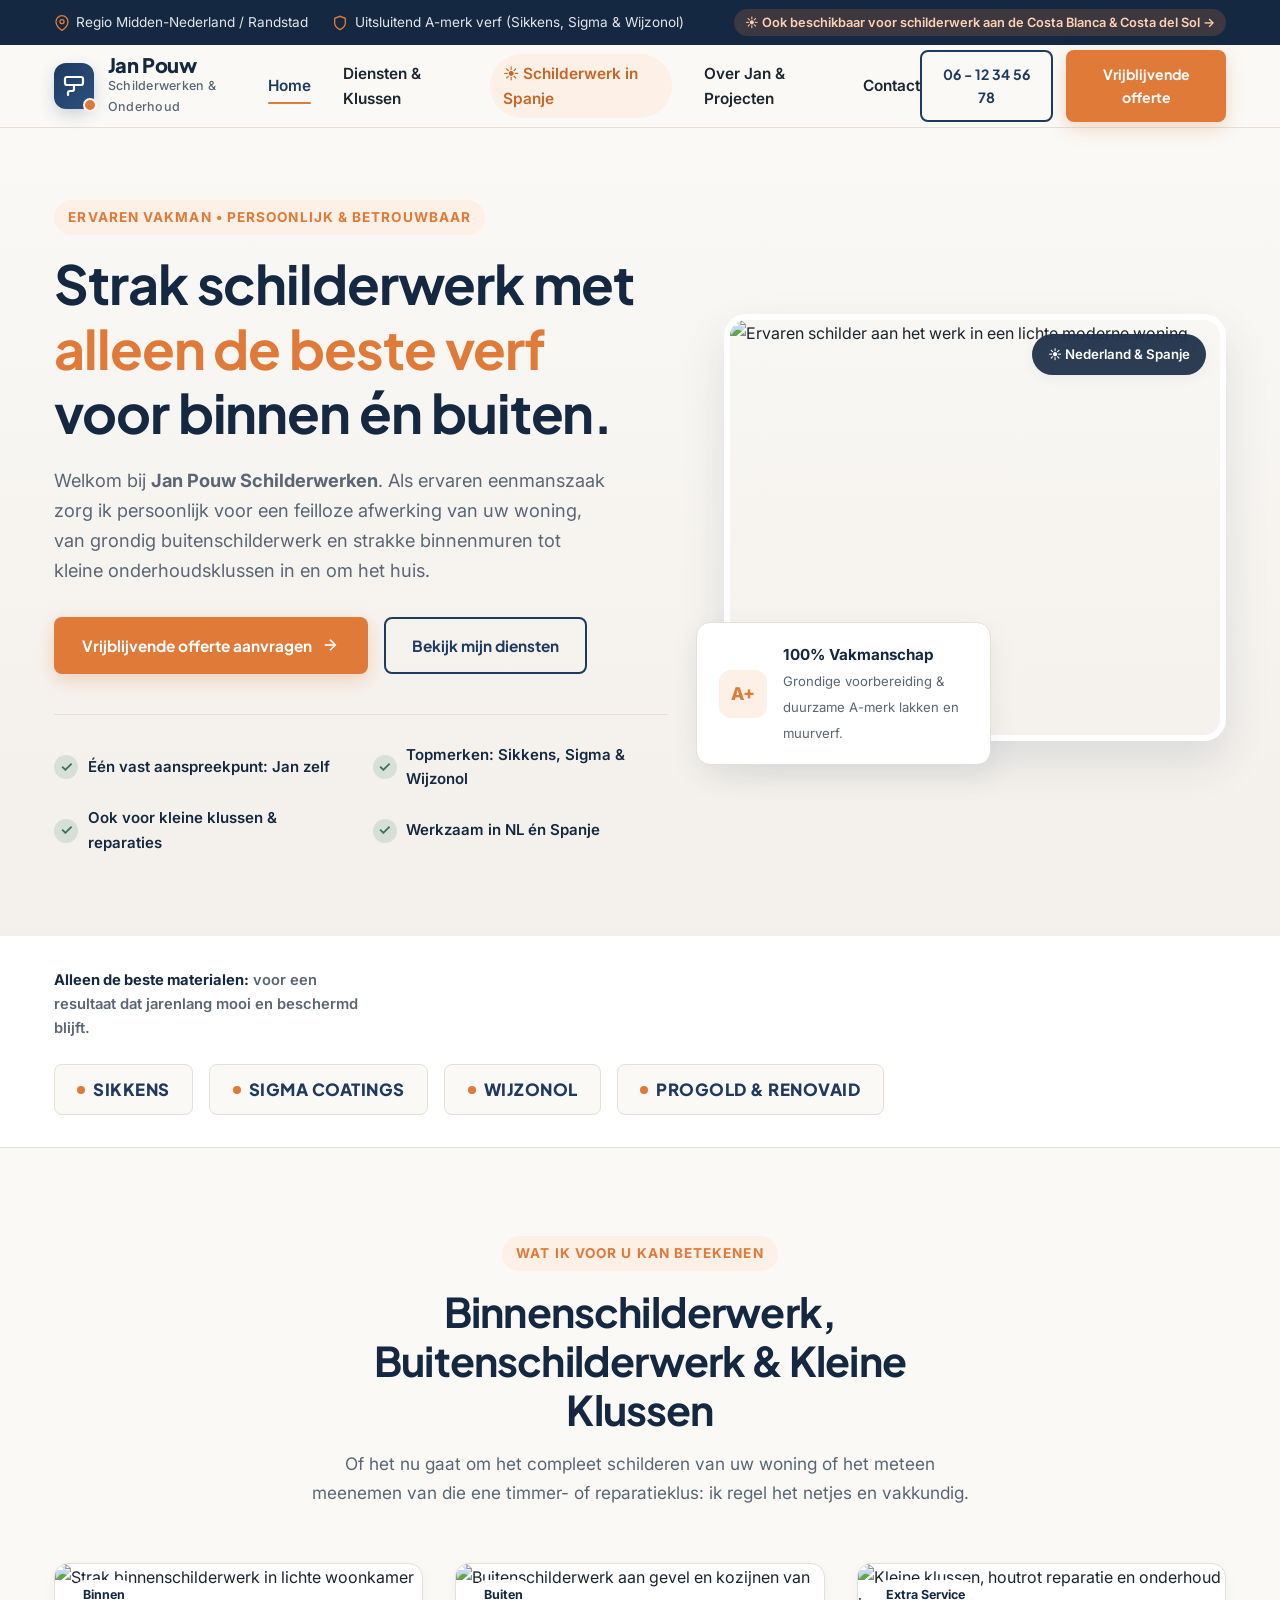
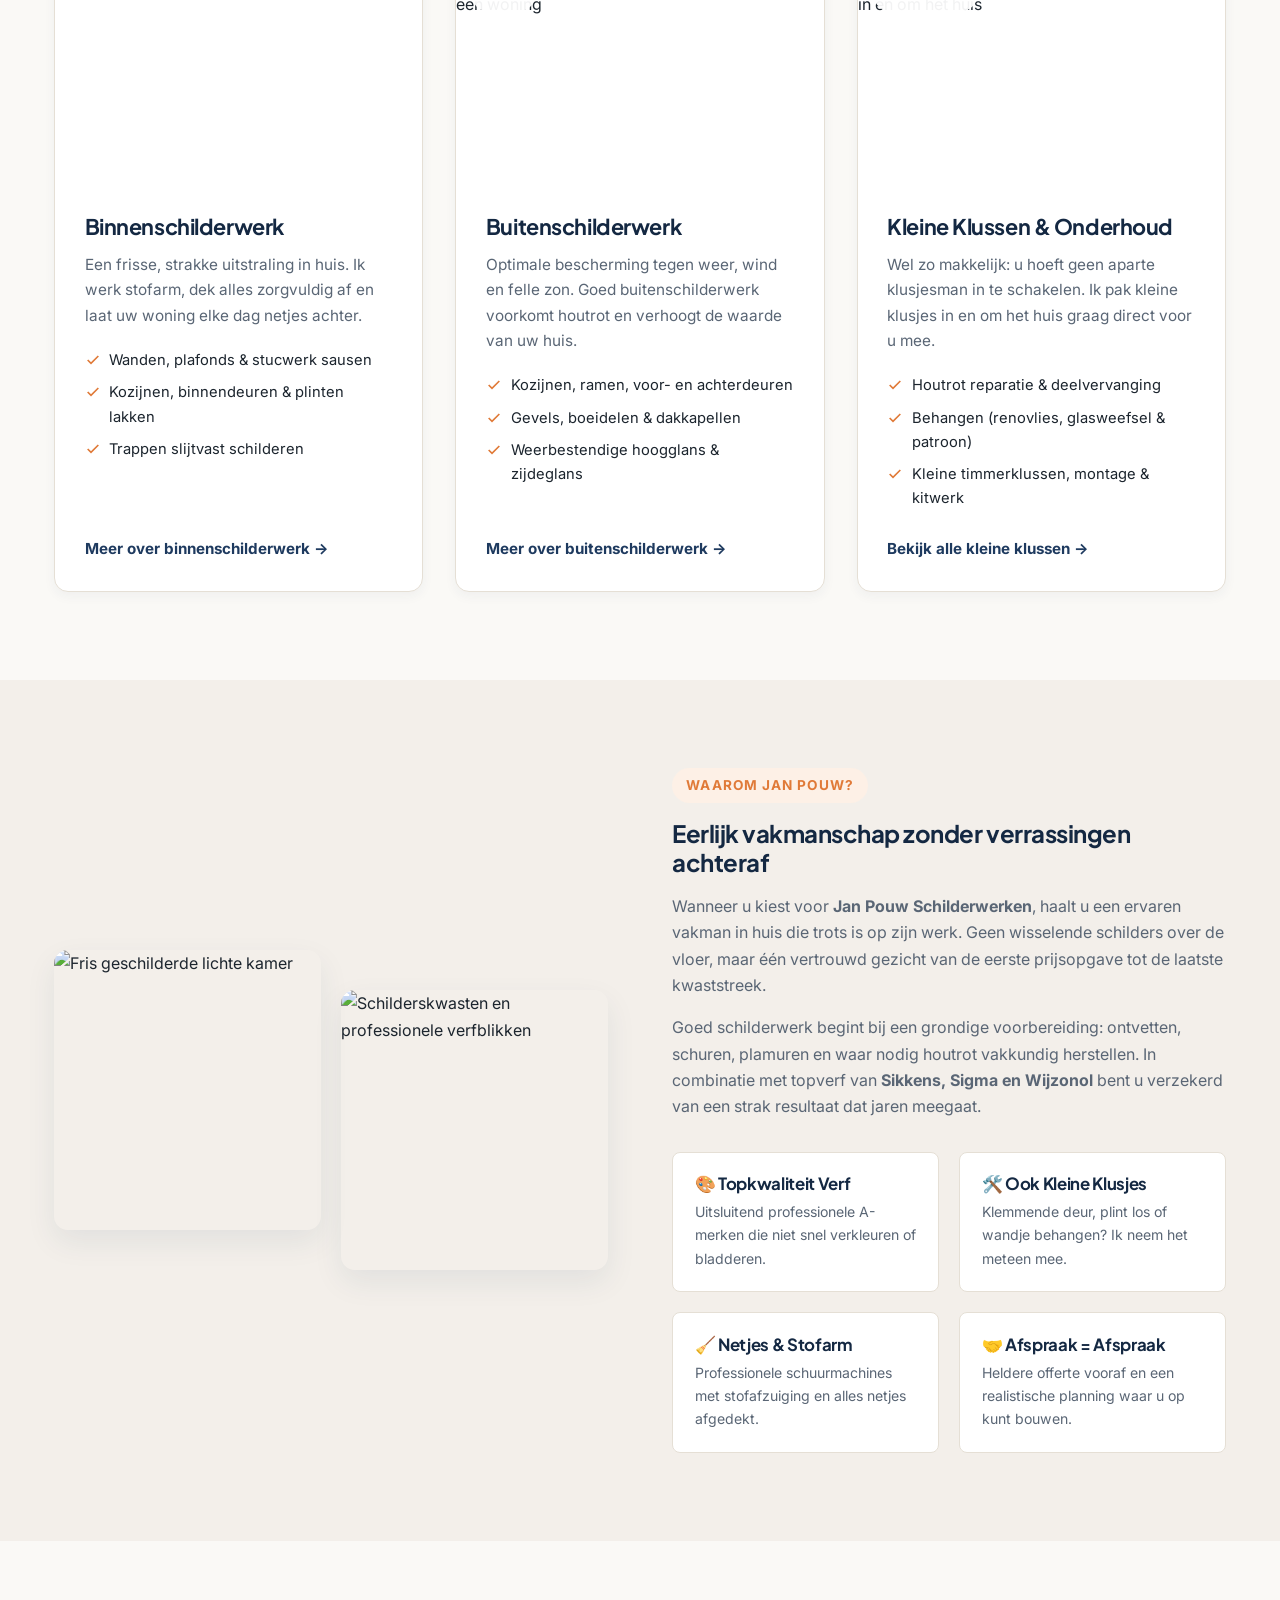
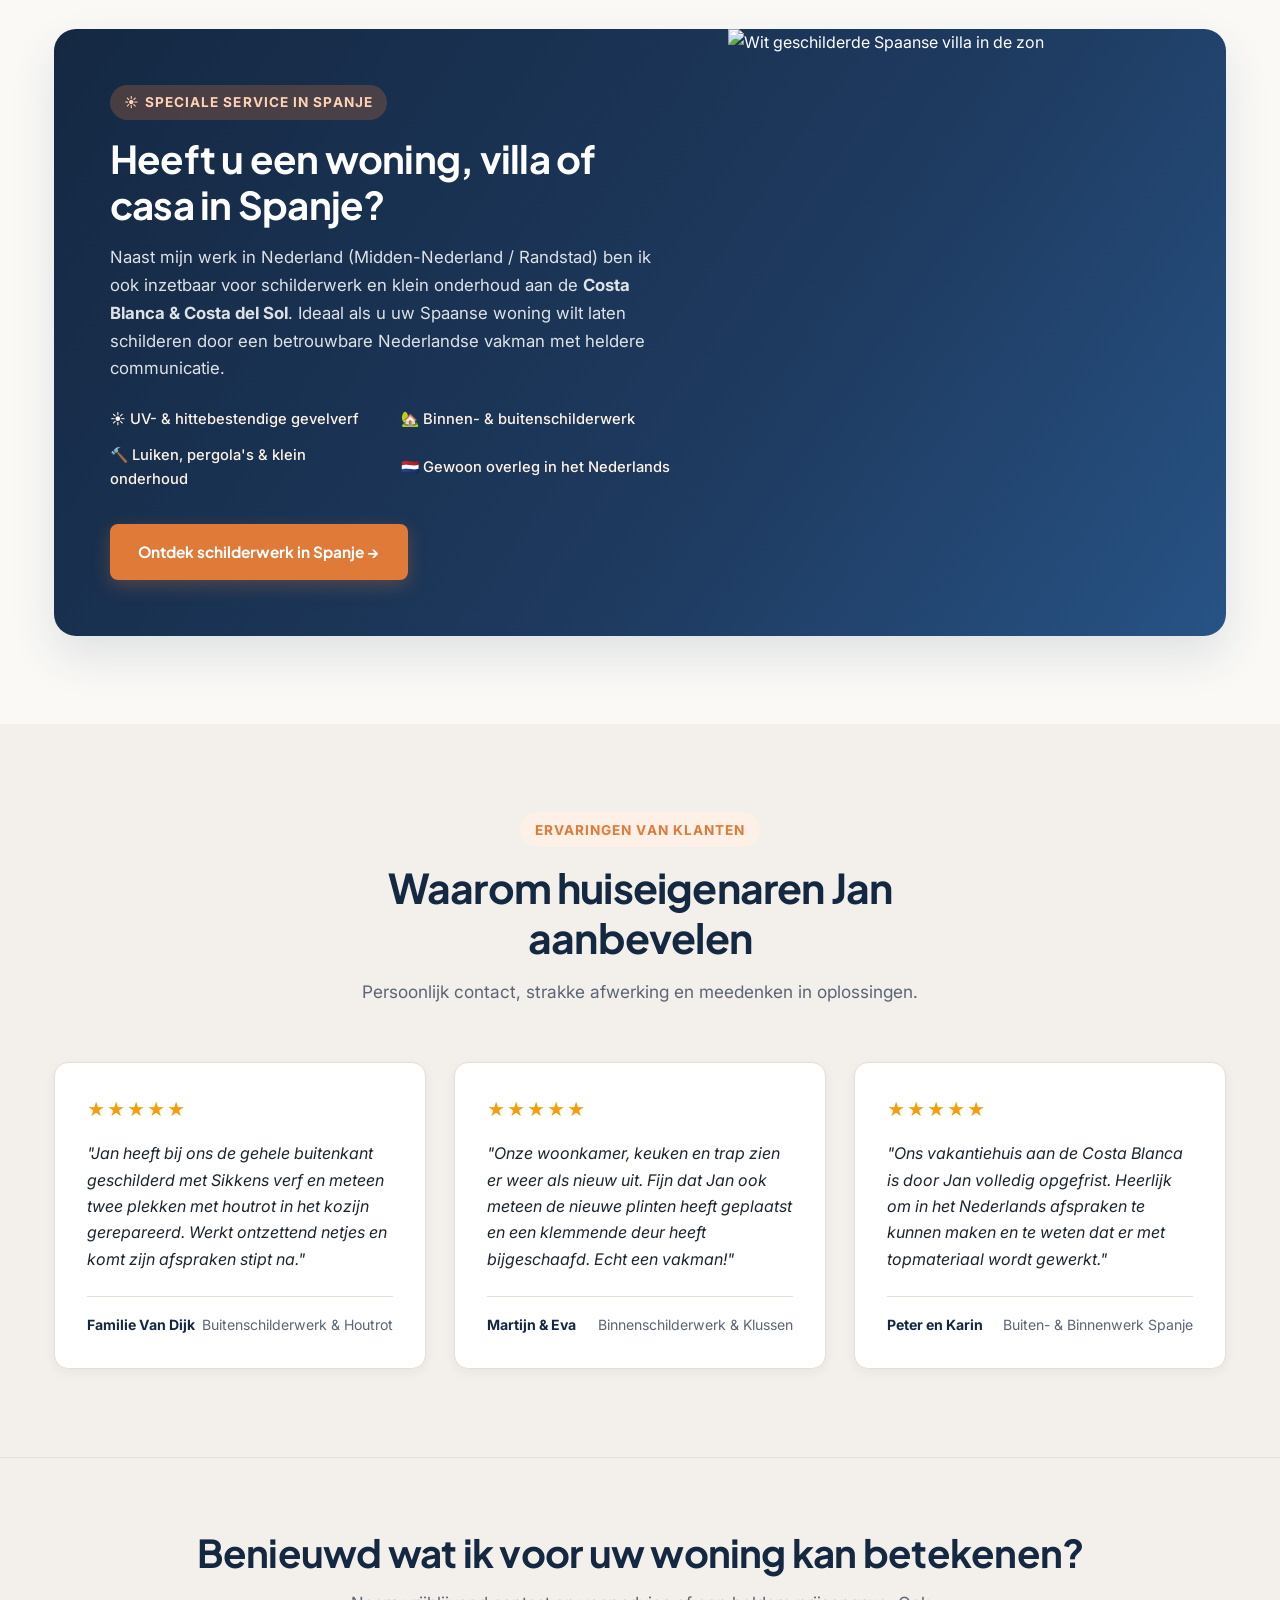
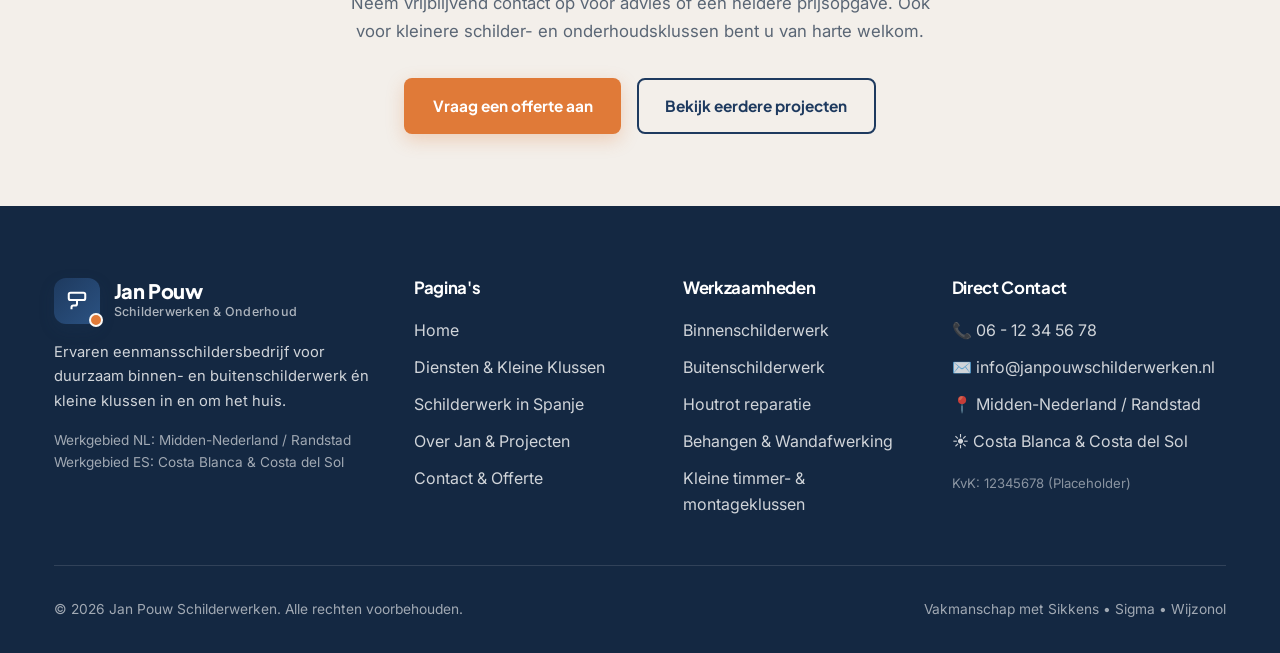
==== index.html @ bf40d8f5 "Initial commit: Website Jan Pouw Schilderwerken" ====
<!DOCTYPE html>
<html lang="nl">
<head>
  <meta charset="UTF-8" />
  <meta name="viewport" content="width=device-width, initial-scale=1.0" />
  <title>Jan Pouw Schilderwerken | Vakmanschap voor Binnen, Buiten & Spanje</title>
  <meta name="description" content="Jan Pouw Schilderwerken: ervaren schilder voor hoogwaardig binnen- en buitenschilderwerk en kleine klussen in en om het huis. Werkzaam in Midden-Nederland / Randstad én Spanje." />
  <link rel="preconnect" href="https://fonts.googleapis.com" />
  <link rel="preconnect" href="https://fonts.gstatic.com" crossorigin />
  <link href="https://fonts.googleapis.com/css2?family=Inter:wght@400;500;600;700&family=Plus+Jakarta+Sans:wght@600;700;800&display=swap" rel="stylesheet" />
  <link rel="stylesheet" href="css/style.css" />
</head>
<body>

  <!-- Topbar -->
  <div class="topbar">
    <div class="container topbar-inner">
      <div class="topbar-items">
        <span class="topbar-item">
          <svg width="16" height="16" viewBox="0 0 24 24" fill="none" stroke="currentColor" stroke-width="2"><path d="M21 10c0 7-9 13-9 13s-9-6-9-13a9 9 0 0 1 18 0z"/><circle cx="12" cy="10" r="3"/></svg>
          Regio Midden-Nederland / Randstad
        </span>
        <span class="topbar-item">
          <svg width="16" height="16" viewBox="0 0 24 24" fill="none" stroke="currentColor" stroke-width="2"><path d="M12 22s8-4 8-10V5l-8-3-8 3v7c0 6 8 10 8 10z"/></svg>
          Uitsluitend A-merk verf (Sikkens, Sigma &amp; Wijzonol)
        </span>
      </div>
      <div>
        <a href="spanje.html" class="topbar-spain-badge">
          ☀️ Ook beschikbaar voor schilderwerk aan de Costa Blanca &amp; Costa del Sol &rarr;
        </a>
      </div>
    </div>
  </div>

  <!-- Navigatie -->
  <header class="site-header">
    <div class="container header-inner">
      <a href="index.html" class="brand">
        <div class="brand-mark">
          <svg width="24" height="24" viewBox="0 0 24 24" fill="none" stroke="currentColor" stroke-width="2.2" stroke-linecap="round" stroke-linejoin="round"><path d="M19 3H5a2 2 0 0 0-2 2v4a2 2 0 0 0 2 2h14a2 2 0 0 0 2-2V5a2 2 0 0 0-2-2Z"/><path d="M12 11v4a2 2 0 0 1-2 2H8a2 2 0 0 0-2 2v2"/></svg>
        </div>
        <div class="brand-text">
          <span class="brand-name">Jan Pouw</span>
          <span class="brand-sub">Schilderwerken &amp; Onderhoud</span>
        </div>
      </a>

      <nav class="nav-links" aria-label="Hoofdnavigatie">
        <a href="index.html" class="nav-link active">Home</a>
        <a href="diensten.html" class="nav-link">Diensten &amp; Klussen</a>
        <a href="spanje.html" class="nav-link nav-link-spain">☀️ Schilderwerk in Spanje</a>
        <a href="over-jan.html" class="nav-link">Over Jan &amp; Projecten</a>
        <a href="contact.html" class="nav-link">Contact</a>
      </nav>

      <div class="header-cta">
        <a href="tel:+31612345678" class="btn btn-outline btn-sm">06 - 12 34 56 78</a>
        <a href="contact.html" class="btn btn-primary btn-sm">Vrijblijvende offerte</a>
      </div>

      <button class="mobile-toggle" aria-label="Menu openen" aria-expanded="false">
        <svg width="28" height="28" viewBox="0 0 24 24" fill="none" stroke="currentColor" stroke-width="2.2"><line x1="3" y1="6" x2="21" y2="6"/><line x1="3" y1="12" x2="21" y2="12"/><line x1="3" y1="18" x2="21" y2="18"/></svg>
      </button>
    </div>
  </header>

  <!-- Hero Sectie -->
  <section class="hero">
    <div class="container hero-grid">
      <div class="hero-content">
        <span class="eyebrow">Ervaren vakman • Persoonlijk &amp; Betrouwbaar</span>
        <h1>Strak schilderwerk met <span>alleen de beste verf</span> voor binnen én buiten.</h1>
        <p class="hero-lead">
          Welkom bij <strong>Jan Pouw Schilderwerken</strong>. Als ervaren eenmanszaak zorg ik persoonlijk voor een feilloze afwerking van uw woning, van grondig buitenschilderwerk en strakke binnenmuren tot kleine onderhoudsklussen in en om het huis.
        </p>

        <div class="hero-actions">
          <a href="contact.html" class="btn btn-primary">
            Vrijblijvende offerte aanvragen
            <svg width="18" height="18" viewBox="0 0 24 24" fill="none" stroke="currentColor" stroke-width="2.2"><line x1="5" y1="12" x2="19" y2="12"/><polyline points="12 5 19 12 12 19"/></svg>
          </a>
          <a href="diensten.html" class="btn btn-outline">Bekijk mijn diensten</a>
        </div>

        <div class="hero-usps">
          <div class="hero-usp">
            <span class="hero-usp-icon">✓</span>
            <span>Één vast aanspreekpunt: Jan zelf</span>
          </div>
          <div class="hero-usp">
            <span class="hero-usp-icon">✓</span>
            <span>Topmerken: Sikkens, Sigma &amp; Wijzonol</span>
          </div>
          <div class="hero-usp">
            <span class="hero-usp-icon">✓</span>
            <span>Ook voor kleine klussen &amp; reparaties</span>
          </div>
          <div class="hero-usp">
            <span class="hero-usp-icon">✓</span>
            <span>Werkzaam in NL én Spanje</span>
          </div>
        </div>
      </div>

      <div class="hero-visual">
        <div class="hero-image-main">
          <img src="https://images.unsplash.com/photo-1589939705384-5185137a7f0f?auto=format&fit=crop&w=1000&q=85" alt="Ervaren schilder aan het werk in een lichte moderne woning" />
        </div>
        <div class="hero-spain-pill">
          ☀️ Nederland &amp; Spanje
        </div>
        <div class="hero-floating-card">
          <div class="hero-floating-badge">A+</div>
          <div>
            <strong>100% Vakmanschap</strong>
            <span>Grondige voorbereiding &amp; duurzame A-merk lakken en muurverf.</span>
          </div>
        </div>
      </div>
    </div>
  </section>

  <!-- Verfmerken Balk -->
  <section class="brands-bar" aria-label="Verfmerken">
    <div class="container brands-inner">
      <p class="brands-label">
        <strong>Alleen de beste materialen:</strong> voor een resultaat dat jarenlang mooi en beschermd blijft.
      </p>
      <div class="brand-pills">
        <div class="brand-pill"><span class="dot"></span> SIKKENS</div>
        <div class="brand-pill"><span class="dot"></span> SIGMA COATINGS</div>
        <div class="brand-pill"><span class="dot"></span> WIJZONOL</div>
        <div class="brand-pill"><span class="dot"></span> PROGOLD &amp; RENOVAID</div>
      </div>
    </div>
  </section>

  <!-- Diensten Overzicht -->
  <section class="section">
    <div class="container">
      <div class="section-header">
        <span class="eyebrow">Wat ik voor u kan betekenen</span>
        <h2>Binnenschilderwerk, Buitenschilderwerk &amp; Kleine Klussen</h2>
        <p>Of het nu gaat om het compleet schilderen van uw woning of het meteen meenemen van die ene timmer- of reparatieklus: ik regel het netjes en vakkundig.</p>
      </div>

      <div class="services-grid">
        <!-- Dienst 1 -->
        <article class="service-card">
          <div class="service-card-img">
            <img src="https://images.unsplash.com/photo-1562259949-e8e7689d7828?auto=format&fit=crop&w=800&q=80" alt="Strak binnenschilderwerk in lichte woonkamer" />
            <span class="service-tag">Binnen</span>
          </div>
          <div class="service-card-body">
            <h3>Binnenschilderwerk</h3>
            <p>Een frisse, strakke uitstraling in huis. Ik werk stofarm, dek alles zorgvuldig af en laat uw woning elke dag netjes achter.</p>
            <ul class="check-list">
              <li>
                <svg width="16" height="16" viewBox="0 0 24 24" fill="none" stroke="currentColor" stroke-width="2.5"><polyline points="20 6 9 17 4 12"/></svg>
                Wanden, plafonds &amp; stucwerk sausen
              </li>
              <li>
                <svg width="16" height="16" viewBox="0 0 24 24" fill="none" stroke="currentColor" stroke-width="2.5"><polyline points="20 6 9 17 4 12"/></svg>
                Kozijnen, binnendeuren &amp; plinten lakken
              </li>
              <li>
                <svg width="16" height="16" viewBox="0 0 24 24" fill="none" stroke="currentColor" stroke-width="2.5"><polyline points="20 6 9 17 4 12"/></svg>
                Trappen slijtvast schilderen
              </li>
            </ul>
            <a href="diensten.html#binnen" class="service-card-link">Meer over binnenschilderwerk &rarr;</a>
          </div>
        </article>

        <!-- Dienst 2 -->
        <article class="service-card">
          <div class="service-card-img">
            <img src="https://images.unsplash.com/photo-1600585154340-be6161a56a0c?auto=format&fit=crop&w=800&q=80" alt="Buitenschilderwerk aan gevel en kozijnen van een woning" />
            <span class="service-tag">Buiten</span>
          </div>
          <div class="service-card-body">
            <h3>Buitenschilderwerk</h3>
            <p>Optimale bescherming tegen weer, wind en felle zon. Goed buitenschilderwerk voorkomt houtrot en verhoogt de waarde van uw huis.</p>
            <ul class="check-list">
              <li>
                <svg width="16" height="16" viewBox="0 0 24 24" fill="none" stroke="currentColor" stroke-width="2.5"><polyline points="20 6 9 17 4 12"/></svg>
                Kozijnen, ramen, voor- en achterdeuren
              </li>
              <li>
                <svg width="16" height="16" viewBox="0 0 24 24" fill="none" stroke="currentColor" stroke-width="2.5"><polyline points="20 6 9 17 4 12"/></svg>
                Gevels, boeidelen &amp; dakkapellen
              </li>
              <li>
                <svg width="16" height="16" viewBox="0 0 24 24" fill="none" stroke="currentColor" stroke-width="2.5"><polyline points="20 6 9 17 4 12"/></svg>
                Weerbestendige hoogglans &amp; zijdeglans
              </li>
            </ul>
            <a href="diensten.html#buiten" class="service-card-link">Meer over buitenschilderwerk &rarr;</a>
          </div>
        </article>

        <!-- Dienst 3 -->
        <article class="service-card">
          <div class="service-card-img">
            <img src="https://images.unsplash.com/photo-1581578731548-c64695cc6952?auto=format&fit=crop&w=800&q=80" alt="Kleine klussen, houtrot reparatie en onderhoud in en om het huis" />
            <span class="service-tag">Extra Service</span>
          </div>
          <div class="service-card-body">
            <h3>Kleine Klussen &amp; Onderhoud</h3>
            <p>Wel zo makkelijk: u hoeft geen aparte klusjesman in te schakelen. Ik pak kleine klusjes in en om het huis graag direct voor u mee.</p>
            <ul class="check-list">
              <li>
                <svg width="16" height="16" viewBox="0 0 24 24" fill="none" stroke="currentColor" stroke-width="2.5"><polyline points="20 6 9 17 4 12"/></svg>
                Houtrot reparatie &amp; deelvervanging
              </li>
              <li>
                <svg width="16" height="16" viewBox="0 0 24 24" fill="none" stroke="currentColor" stroke-width="2.5"><polyline points="20 6 9 17 4 12"/></svg>
                Behangen (renovlies, glasweefsel &amp; patroon)
              </li>
              <li>
                <svg width="16" height="16" viewBox="0 0 24 24" fill="none" stroke="currentColor" stroke-width="2.5"><polyline points="20 6 9 17 4 12"/></svg>
                Kleine timmerklussen, montage &amp; kitwerk
              </li>
            </ul>
            <a href="diensten.html#klussen" class="service-card-link">Bekijk alle kleine klussen &rarr;</a>
          </div>
        </article>
      </div>
    </div>
  </section>

  <!-- Over Jan & Kwaliteit Sectie -->
  <section class="section section-sand">
    <div class="container split-grid">
      <div class="image-collage">
        <img src="https://images.unsplash.com/photo-1513694203232-719a280e022f?auto=format&fit=crop&w=700&q=80" alt="Fris geschilderde lichte kamer" />
        <img src="https://images.unsplash.com/photo-1595844730298-b960ff98fee0?auto=format&fit=crop&w=700&q=80" alt="Schilderskwasten en professionele verfblikken" />
      </div>

      <div>
        <span class="eyebrow">Waarom Jan Pouw?</span>
        <h2>Eerlijk vakmanschap zonder verrassingen achteraf</h2>
        <p style="margin: 1rem 0; color: var(--text-muted);">
          Wanneer u kiest voor <strong>Jan Pouw Schilderwerken</strong>, haalt u een ervaren vakman in huis die trots is op zijn werk. Geen wisselende schilders over de vloer, maar één vertrouwd gezicht van de eerste prijsopgave tot de laatste kwaststreek.
        </p>
        <p style="color: var(--text-muted);">
          Goed schilderwerk begint bij een grondige voorbereiding: ontvetten, schuren, plamuren en waar nodig houtrot vakkundig herstellen. In combinatie met topverf van <strong>Sikkens, Sigma en Wijzonol</strong> bent u verzekerd van een strak resultaat dat jaren meegaat.
        </p>

        <div class="feature-boxes">
          <div class="feature-box">
            <h4>🎨 Topkwaliteit Verf</h4>
            <p>Uitsluitend professionele A-merken die niet snel verkleuren of bladderen.</p>
          </div>
          <div class="feature-box">
            <h4>🛠️ Ook Kleine Klusjes</h4>
            <p>Klemmende deur, plint los of wandje behangen? Ik neem het meteen mee.</p>
          </div>
          <div class="feature-box">
            <h4>🧹 Netjes &amp; Stofarm</h4>
            <p>Professionele schuurmachines met stofafzuiging en alles netjes afgedekt.</p>
          </div>
          <div class="feature-box">
            <h4>🤝 Afspraak = Afspraak</h4>
            <p>Heldere offerte vooraf en een realistische planning waar u op kunt bouwen.</p>
          </div>
        </div>
      </div>
    </div>
  </section>

  <!-- Spanje Highlight Banner -->
  <section class="section">
    <div class="container">
      <div class="spain-banner">
        <div class="spain-banner-content">
          <span class="eyebrow" style="background: rgba(224,122,56,0.25); color: #FFD2B3; width: fit-content;">☀️ Speciale Service in Spanje</span>
          <h2>Heeft u een woning, villa of casa in Spanje?</h2>
          <p>
            Naast mijn werk in Nederland (Midden-Nederland / Randstad) ben ik ook inzetbaar voor schilderwerk en klein onderhoud aan de <strong>Costa Blanca &amp; Costa del Sol</strong>. Ideaal als u uw Spaanse woning wilt laten schilderen door een betrouwbare Nederlandse vakman met heldere communicatie.
          </p>
          <div class="spain-highlights">
            <div class="spain-highlight-item">☀️ UV- &amp; hittebestendige gevelverf</div>
            <div class="spain-highlight-item">🏡 Binnen- &amp; buitenschilderwerk</div>
            <div class="spain-highlight-item">🔨 Luiken, pergola's &amp; klein onderhoud</div>
            <div class="spain-highlight-item">🇳🇱 Gewoon overleg in het Nederlands</div>
          </div>
          <div>
            <a href="spanje.html" class="btn btn-primary">Ontdek schilderwerk in Spanje &rarr;</a>
          </div>
        </div>
        <div class="spain-banner-image">
          <img src="https://images.unsplash.com/photo-1512917774080-9991f1c4c750?auto=format&fit=crop&w=900&q=80" alt="Wit geschilderde Spaanse villa in de zon" />
        </div>
      </div>
    </div>
  </section>

  <!-- Klantbeoordelingen -->
  <section class="section section-sand">
    <div class="container">
      <div class="section-header">
        <span class="eyebrow">Ervaringen van klanten</span>
        <h2>Waarom huiseigenaren Jan aanbevelen</h2>
        <p>Persoonlijk contact, strakke afwerking en meedenken in oplossingen.</p>
      </div>

      <div class="reviews-grid">
        <div class="review-card">
          <div class="review-stars">★★★★★</div>
          <p class="review-text">
            "Jan heeft bij ons de gehele buitenkant geschilderd met Sikkens verf en meteen twee plekken met houtrot in het kozijn gerepareerd. Werkt ontzettend netjes en komt zijn afspraken stipt na."
          </p>
          <div class="review-author">
            <strong>Familie Van Dijk</strong>
            <span class="review-location">Buitenschilderwerk &amp; Houtrot</span>
          </div>
        </div>

        <div class="review-card">
          <div class="review-stars">★★★★★</div>
          <p class="review-text">
            "Onze woonkamer, keuken en trap zien er weer als nieuw uit. Fijn dat Jan ook meteen de nieuwe plinten heeft geplaatst en een klemmende deur heeft bijgeschaafd. Echt een vakman!"
          </p>
          <div class="review-author">
            <strong>Martijn &amp; Eva</strong>
            <span class="review-location">Binnenschilderwerk &amp; Klussen</span>
          </div>
        </div>

        <div class="review-card">
          <div class="review-stars">★★★★★</div>
          <p class="review-text">
            "Ons vakantiehuis aan de Costa Blanca is door Jan volledig opgefrist. Heerlijk om in het Nederlands afspraken te kunnen maken en te weten dat er met topmateriaal wordt gewerkt."
          </p>
          <div class="review-author">
            <strong>Peter en Karin</strong>
            <span class="review-location">Buiten- &amp; Binnenwerk Spanje</span>
          </div>
        </div>
      </div>
    </div>
  </section>

  <!-- CTA Strip -->
  <section class="cta-strip">
    <div class="container">
      <h2>Benieuwd wat ik voor uw woning kan betekenen?</h2>
      <p>Neem vrijblijvend contact op voor advies of een heldere prijsopgave. Ook voor kleinere schilder- en onderhoudsklussen bent u van harte welkom.</p>
      <div style="display: flex; gap: 1rem; justify-content: center; flex-wrap: wrap;">
        <a href="contact.html" class="btn btn-primary">Vraag een offerte aan</a>
        <a href="over-jan.html" class="btn btn-outline">Bekijk eerdere projecten</a>
      </div>
    </div>
  </section>

  <!-- Footer -->
  <footer class="site-footer">
    <div class="container">
      <div class="footer-grid">
        <div class="footer-col">
          <div class="brand" style="margin-bottom: 1rem;">
            <div class="brand-mark">
              <svg width="22" height="22" viewBox="0 0 24 24" fill="none" stroke="currentColor" stroke-width="2.2"><path d="M19 3H5a2 2 0 0 0-2 2v4a2 2 0 0 0 2 2h14a2 2 0 0 0 2-2V5a2 2 0 0 0-2-2Z"/><path d="M12 11v4a2 2 0 0 1-2 2H8a2 2 0 0 0-2 2v2"/></svg>
            </div>
            <div class="brand-text">
              <span class="brand-name" style="color: #fff;">Jan Pouw</span>
              <span class="brand-sub" style="color: rgba(255,255,255,0.65);">Schilderwerken &amp; Onderhoud</span>
            </div>
          </div>
          <p style="font-size: 0.92rem; margin-bottom: 1rem;">
            Ervaren eenmansschildersbedrijf voor duurzaam binnen- en buitenschilderwerk én kleine klussen in en om het huis.
          </p>
          <p style="font-size: 0.85rem; color: rgba(255,255,255,0.6);">
            Werkgebied NL: Midden-Nederland / Randstad<br />
            Werkgebied ES: Costa Blanca &amp; Costa del Sol
          </p>
        </div>

        <div class="footer-col">
          <h4>Pagina's</h4>
          <ul class="footer-links">
            <li><a href="index.html">Home</a></li>
            <li><a href="diensten.html">Diensten &amp; Kleine Klussen</a></li>
            <li><a href="spanje.html">Schilderwerk in Spanje</a></li>
            <li><a href="over-jan.html">Over Jan &amp; Projecten</a></li>
            <li><a href="contact.html">Contact &amp; Offerte</a></li>
          </ul>
        </div>

        <div class="footer-col">
          <h4>Werkzaamheden</h4>
          <ul class="footer-links">
            <li><a href="diensten.html#binnen">Binnenschilderwerk</a></li>
            <li><a href="diensten.html#buiten">Buitenschilderwerk</a></li>
            <li><a href="diensten.html#klussen">Houtrot reparatie</a></li>
            <li><a href="diensten.html#klussen">Behangen &amp; Wandafwerking</a></li>
            <li><a href="diensten.html#klussen">Kleine timmer- &amp; montageklussen</a></li>
          </ul>
        </div>

        <div class="footer-col">
          <h4>Direct Contact</h4>
          <ul class="footer-links">
            <li>📞 <a href="tel:+31612345678">06 - 12 34 56 78</a></li>
            <li>✉️ <a href="mailto:info@janpouwschilderwerken.nl">info@janpouwschilderwerken.nl</a></li>
            <li>📍 Midden-Nederland / Randstad</li>
            <li>☀️ Costa Blanca &amp; Costa del Sol</li>
            <li style="margin-top: 0.5rem; font-size: 0.82rem; color: rgba(255,255,255,0.5);">KvK: 12345678 (Placeholder)</li>
          </ul>
        </div>
      </div>

      <div class="footer-bottom">
        <span>&copy; 2026 Jan Pouw Schilderwerken. Alle rechten voorbehouden.</span>
        <span>Vakmanschap met Sikkens • Sigma • Wijzonol</span>
      </div>
    </div>
  </footer>

  <script src="js/main.js"></script>
</body>
</html>
---- css/style.css ----
/* ==========================================================================
   Jan Pouw Schilderwerken — Mediterraans Fris & Modern Design System
   ========================================================================== */

:root {
  /* Kleurenpalet: Mediterraans Fris & Modern */
  --bg-light: #FAF9F6;          /* Helder kalkwit */
  --bg-sand: #F3EFEA;           /* Zacht warm zandgrijs */
  --bg-sand-dark: #E8E1D7;      /* Iets dieper zand voor subtiele randen */
  --surface-white: #FFFFFF;     /* Zuiver wit voor kaarten */

  --primary: #1E3A5F;           /* Modern kustblauw / diep azuurblauw */
  --primary-light: #2B5282;     /* Lichter kustblauw */
  --primary-dark: #142842;      /* Diep nachtblauw */

  --accent: #E07A38;            /* Zonnig terracotta / oker */
  --accent-hover: #C86524;      /* Dieper terracotta voor hover */
  --accent-soft: #FDF0E6;       /* Zachte terracotta gloed */

  --text-main: #1C252E;         /* Diep antraciet-blauw voor leesbaarheid */
  --text-muted: #5A6675;        /* Zacht leigrijs */
  --text-light: #F8FAFC;

  --success: #2A7B56;
  --border-color: #E5DFD5;

  /* Typografie */
  --font-heading: 'Plus Jakarta Sans', -apple-system, BlinkMacSystemFont, sans-serif;
  --font-body: 'Inter', -apple-system, BlinkMacSystemFont, sans-serif;

  /* Schaduwen & Afrondingen */
  --shadow-sm: 0 4px 12px rgba(30, 58, 95, 0.05);
  --shadow-md: 0 12px 30px rgba(30, 58, 95, 0.08);
  --shadow-lg: 0 20px 45px rgba(30, 58, 95, 0.12);
  --radius-sm: 8px;
  --radius-md: 14px;
  --radius-lg: 22px;
  --radius-pill: 9999px;

  --transition: all 0.25s cubic-bezier(0.4, 0, 0.2, 1);
}

/* Reset & Basis */
*, *::before, *::after {
  box-sizing: border-box;
  margin: 0;
  padding: 0;
}

html {
  scroll-behavior: smooth;
  font-size: 16px;
}

body {
  font-family: var(--font-body);
  background-color: var(--bg-light);
  color: var(--text-main);
  line-height: 1.65;
  -webkit-font-smoothing: antialiased;
  overflow-x: hidden;
}

img {
  max-width: 100%;
  height: auto;
  display: block;
}

a {
  color: inherit;
  text-decoration: none;
  transition: var(--transition);
}

ul {
  list-style: none;
}

.container {
  width: 100%;
  max-width: 1220px;
  margin: 0 auto;
  padding: 0 1.5rem;
}

/* Typografie Helpers */
h1, h2, h3, h4 {
  font-family: var(--font-heading);
  color: var(--primary-dark);
  line-height: 1.2;
  font-weight: 700;
  letter-spacing: -0.02em;
}

.eyebrow {
  display: inline-flex;
  align-items: center;
  gap: 0.5rem;
  font-size: 0.85rem;
  font-weight: 700;
  text-transform: uppercase;
  letter-spacing: 0.08em;
  color: var(--accent);
  background: var(--accent-soft);
  padding: 0.4rem 0.9rem;
  border-radius: var(--radius-pill);
  margin-bottom: 1rem;
}

.section-header {
  max-width: 680px;
  margin: 0 auto 3.5rem;
  text-align: center;
}

.section-header h2 {
  font-size: clamp(1.85rem, 3.2vw, 2.6rem);
  margin-bottom: 1rem;
}

.section-header p {
  color: var(--text-muted);
  font-size: 1.08rem;
}

/* ==========================================================================
   Topbar & Navigatie
   ========================================================================== */
.topbar {
  background-color: var(--primary-dark);
  color: rgba(255, 255, 255, 0.88);
  font-size: 0.85rem;
  padding: 0.55rem 0;
}

.topbar-inner {
  display: flex;
  justify-content: space-between;
  align-items: center;
  flex-wrap: wrap;
  gap: 0.75rem;
}

.topbar-items {
  display: flex;
  align-items: center;
  gap: 1.5rem;
  flex-wrap: wrap;
}

.topbar-item {
  display: inline-flex;
  align-items: center;
  gap: 0.4rem;
}

.topbar-item svg {
  color: var(--accent);
  flex-shrink: 0;
}

.topbar-spain-badge {
  display: inline-flex;
  align-items: center;
  gap: 0.4rem;
  background: rgba(224, 122, 56, 0.2);
  color: #FFD1B3;
  padding: 0.2rem 0.7rem;
  border-radius: var(--radius-pill);
  font-weight: 600;
  font-size: 0.8rem;
}

.topbar-spain-badge:hover {
  background: var(--accent);
  color: #fff;
}

/* Header */
.site-header {
  position: sticky;
  top: 0;
  z-index: 1000;
  background: rgba(250, 249, 246, 0.94);
  backdrop-filter: blur(12px);
  border-bottom: 1px solid var(--border-color);
  transition: var(--transition);
}

.header-inner {
  display: flex;
  align-items: center;
  justify-content: space-between;
  height: 82px;
}

.brand {
  display: flex;
  align-items: center;
  gap: 0.85rem;
}

.brand-mark {
  width: 46px;
  height: 46px;
  border-radius: 12px;
  background: linear-gradient(135deg, var(--primary) 0%, var(--primary-light) 100%);
  display: flex;
  align-items: center;
  justify-content: center;
  color: #fff;
  position: relative;
  box-shadow: 0 6px 16px rgba(30, 58, 95, 0.2);
}

.brand-mark::after {
  content: '';
  position: absolute;
  bottom: -3px;
  right: -3px;
  width: 14px;
  height: 14px;
  background: var(--accent);
  border-radius: 50%;
  border: 2px solid var(--bg-light);
}

.brand-text {
  display: flex;
  flex-direction: column;
}

.brand-name {
  font-family: var(--font-heading);
  font-weight: 800;
  font-size: 1.25rem;
  color: var(--primary-dark);
  letter-spacing: -0.02em;
  line-height: 1.1;
}

.brand-sub {
  font-size: 0.78rem;
  color: var(--text-muted);
  font-weight: 500;
  letter-spacing: 0.02em;
}

.nav-links {
  display: flex;
  align-items: center;
  gap: 2rem;
}

.nav-link {
  font-weight: 600;
  font-size: 0.96rem;
  color: var(--text-main);
  position: relative;
  padding: 0.35rem 0;
}

.nav-link::after {
  content: '';
  position: absolute;
  left: 0;
  bottom: 0;
  width: 0;
  height: 2.5px;
  background: var(--accent);
  border-radius: 2px;
  transition: var(--transition);
}

.nav-link:hover,
.nav-link.active {
  color: var(--primary);
}

.nav-link:hover::after,
.nav-link.active::after {
  width: 100%;
}

.nav-link-spain {
  display: inline-flex;
  align-items: center;
  gap: 0.35rem;
  background: var(--accent-soft);
  color: var(--accent-hover);
  padding: 0.4rem 0.85rem;
  border-radius: var(--radius-pill);
}

.nav-link-spain::after {
  display: none;
}

.nav-link-spain:hover,
.nav-link-spain.active {
  background: var(--accent);
  color: #fff;
}

.header-cta {
  display: flex;
  align-items: center;
  gap: 0.85rem;
}

/* Knoppen */
.btn {
  display: inline-flex;
  align-items: center;
  justify-content: center;
  gap: 0.55rem;
  font-family: var(--font-heading);
  font-weight: 700;
  font-size: 0.96rem;
  padding: 0.85rem 1.65rem;
  border-radius: var(--radius-sm);
  border: 2px solid transparent;
  cursor: pointer;
  transition: var(--transition);
  text-align: center;
}

.btn-primary {
  background-color: var(--accent);
  color: #fff;
  box-shadow: 0 6px 18px rgba(224, 122, 56, 0.28);
}

.btn-primary:hover {
  background-color: var(--accent-hover);
  transform: translateY(-2px);
  box-shadow: 0 10px 24px rgba(224, 122, 56, 0.35);
}

.btn-secondary {
  background-color: var(--primary);
  color: #fff;
}

.btn-secondary:hover {
  background-color: var(--primary-dark);
  transform: translateY(-2px);
}

.btn-outline {
  background-color: transparent;
  border-color: var(--primary);
  color: var(--primary);
}

.btn-outline:hover {
  background-color: var(--primary);
  color: #fff;
}

.btn-outline-light {
  background-color: rgba(255, 255, 255, 0.1);
  border-color: rgba(255, 255, 255, 0.55);
  color: #fff;
}

.btn-outline-light:hover {
  background-color: #fff;
  color: var(--primary-dark);
}

.btn-sm {
  padding: 0.65rem 1.25rem;
  font-size: 0.88rem;
}

/* Mobiel menu knop */
.mobile-toggle {
  display: none;
  background: none;
  border: none;
  color: var(--primary-dark);
  cursor: pointer;
  padding: 0.5rem;
}

/* ==========================================================================
   Hero Sectie
   ========================================================================== */
.hero {
  position: relative;
  padding: 4.5rem 0 5rem;
  background: linear-gradient(180deg, var(--bg-light) 0%, var(--bg-sand) 100%);
  overflow: hidden;
}

.hero-grid {
  display: grid;
  grid-template-columns: 1.1fr 0.9fr;
  gap: 3.5rem;
  align-items: center;
}

.hero-content h1 {
  font-size: clamp(2.25rem, 4.2vw, 3.45rem);
  margin-bottom: 1.25rem;
  color: var(--primary-dark);
}

.hero-content h1 span {
  color: var(--accent);
}

.hero-lead {
  font-size: 1.14rem;
  color: var(--text-muted);
  margin-bottom: 2rem;
  max-width: 560px;
}

.hero-actions {
  display: flex;
  flex-wrap: wrap;
  gap: 1rem;
  margin-bottom: 2.5rem;
}

.hero-usps {
  display: grid;
  grid-template-columns: repeat(2, 1fr);
  gap: 0.85rem 1.5rem;
  padding-top: 1.75rem;
  border-top: 1px solid var(--border-color);
}

.hero-usp {
  display: flex;
  align-items: center;
  gap: 0.6rem;
  font-weight: 600;
  font-size: 0.94rem;
  color: var(--primary-dark);
}

.hero-usp-icon {
  width: 24px;
  height: 24px;
  border-radius: 50%;
  background: rgba(42, 123, 86, 0.14);
  color: var(--success);
  display: inline-flex;
  align-items: center;
  justify-content: center;
  flex-shrink: 0;
}

.hero-visual {
  position: relative;
}

.hero-image-main {
  border-radius: var(--radius-lg);
  overflow: hidden;
  box-shadow: var(--shadow-lg);
  border: 6px solid var(--surface-white);
  aspect-ratio: 4 / 3.4;
}

.hero-image-main img {
  width: 100%;
  height: 100%;
  object-fit: cover;
}

.hero-floating-card {
  position: absolute;
  bottom: -1.5rem;
  left: -1.75rem;
  background: var(--surface-white);
  padding: 1.15rem 1.4rem;
  border-radius: var(--radius-md);
  box-shadow: var(--shadow-md);
  display: flex;
  align-items: center;
  gap: 1rem;
  max-width: 295px;
  border: 1px solid var(--border-color);
}

.hero-floating-badge {
  width: 48px;
  height: 48px;
  border-radius: 12px;
  background: var(--accent-soft);
  color: var(--accent);
  display: flex;
  align-items: center;
  justify-content: center;
  font-weight: 800;
  font-size: 1.1rem;
  flex-shrink: 0;
}

.hero-floating-card strong {
  display: block;
  font-size: 0.95rem;
  color: var(--primary-dark);
}

.hero-floating-card span {
  font-size: 0.82rem;
  color: var(--text-muted);
}

.hero-spain-pill {
  position: absolute;
  top: 1.25rem;
  right: 1.25rem;
  background: rgba(20, 40, 66, 0.9);
  backdrop-filter: blur(8px);
  color: #fff;
  padding: 0.6rem 1rem;
  border-radius: var(--radius-pill);
  font-size: 0.83rem;
  font-weight: 600;
  display: flex;
  align-items: center;
  gap: 0.45rem;
  box-shadow: var(--shadow-sm);
}

/* ==========================================================================
   Verfmerken Balk (Sikkens, Sigma, Wijzonol)
   ========================================================================== */
.brands-bar {
  background: var(--surface-white);
  border-bottom: 1px solid var(--border-color);
  padding: 2rem 0;
}

.brands-inner {
  display: flex;
  align-items: center;
  justify-content: space-between;
  flex-wrap: wrap;
  gap: 1.5rem;
}

.brands-label {
  font-size: 0.92rem;
  font-weight: 600;
  color: var(--text-muted);
  max-width: 320px;
}

.brands-label strong {
  color: var(--primary-dark);
}

.brand-pills {
  display: flex;
  align-items: center;
  flex-wrap: wrap;
  gap: 1rem;
}

.brand-pill {
  background: var(--bg-light);
  border: 1px solid var(--border-color);
  padding: 0.65rem 1.4rem;
  border-radius: var(--radius-sm);
  font-family: var(--font-heading);
  font-weight: 800;
  font-size: 1.05rem;
  color: var(--primary);
  letter-spacing: 0.03em;
  display: flex;
  align-items: center;
  gap: 0.5rem;
}

.brand-pill span.dot {
  width: 8px;
  height: 8px;
  border-radius: 50%;
  background: var(--accent);
}

/* ==========================================================================
   Secties Algemeen & Diensten Kaarten
   ========================================================================== */
.section {
  padding: 5.5rem 0;
}

.section-sand {
  background-color: var(--bg-sand);
}

.section-primary {
  background-color: var(--primary);
  color: #fff;
}

.services-grid {
  display: grid;
  grid-template-columns: repeat(3, 1fr);
  gap: 2rem;
}

.service-card {
  background: var(--surface-white);
  border-radius: var(--radius-md);
  overflow: hidden;
  border: 1px solid var(--border-color);
  box-shadow: var(--shadow-sm);
  transition: var(--transition);
  display: flex;
  flex-direction: column;
}

.service-card:hover {
  transform: translateY(-6px);
  box-shadow: var(--shadow-lg);
}

.service-card-img {
  height: 220px;
  overflow: hidden;
  position: relative;
}

.service-card-img img {
  width: 100%;
  height: 100%;
  object-fit: cover;
  transition: transform 0.5s ease;
}

.service-card:hover .service-card-img img {
  transform: scale(1.05);
}

.service-tag {
  position: absolute;
  top: 1rem;
  left: 1rem;
  background: rgba(255, 255, 255, 0.94);
  color: var(--primary-dark);
  font-weight: 700;
  font-size: 0.78rem;
  padding: 0.3rem 0.75rem;
  border-radius: var(--radius-pill);
}

.service-card-body {
  padding: 1.85rem;
  display: flex;
  flex-direction: column;
  flex-grow: 1;
}

.service-card-body h3 {
  font-size: 1.35rem;
  margin-bottom: 0.75rem;
}

.service-card-body p {
  color: var(--text-muted);
  font-size: 0.96rem;
  margin-bottom: 1.25rem;
}

.check-list {
  margin-bottom: 1.6rem;
  display: flex;
  flex-direction: column;
  gap: 0.5rem;
}

.check-list li {
  display: flex;
  align-items: flex-start;
  gap: 0.55rem;
  font-size: 0.92rem;
  color: var(--text-main);
}

.check-list li svg {
  color: var(--accent);
  flex-shrink: 0;
  margin-top: 0.25rem;
}

.service-card-link {
  margin-top: auto;
  display: inline-flex;
  align-items: center;
  gap: 0.4rem;
  font-weight: 700;
  color: var(--primary);
  font-size: 0.95rem;
}

.service-card-link:hover {
  color: var(--accent);
  gap: 0.65rem;
}

/* ==========================================================================
   Spanje Highlight Banner
   ========================================================================== */
.spain-banner {
  background: linear-gradient(125deg, var(--primary-dark) 0%, var(--primary) 60%, #275385 100%);
  border-radius: var(--radius-lg);
  overflow: hidden;
  color: #fff;
  display: grid;
  grid-template-columns: 1.15fr 0.85fr;
  box-shadow: var(--shadow-lg);
}

.spain-banner-content {
  padding: 3.5rem;
  display: flex;
  flex-direction: column;
  justify-content: center;
}

.spain-banner-content h2 {
  color: #fff;
  font-size: clamp(1.75rem, 3vw, 2.4rem);
  margin-bottom: 1rem;
}

.spain-banner-content p {
  color: rgba(255, 255, 255, 0.86);
  font-size: 1.05rem;
  margin-bottom: 1.5rem;
}

.spain-highlights {
  display: grid;
  grid-template-columns: repeat(2, 1fr);
  gap: 0.75rem 1.25rem;
  margin-bottom: 2rem;
}

.spain-highlight-item {
  display: flex;
  align-items: center;
  gap: 0.5rem;
  font-size: 0.92rem;
  font-weight: 500;
  color: #FFF3E8;
}

.spain-banner-image {
  position: relative;
  min-height: 340px;
}

.spain-banner-image img {
  width: 100%;
  height: 100%;
  object-fit: cover;
}

/* ==========================================================================
   Over Jan / Vakmanschap Blok
   ========================================================================== */
.split-grid {
  display: grid;
  grid-template-columns: 1fr 1fr;
  gap: 4rem;
  align-items: center;
}

.image-collage {
  position: relative;
  display: grid;
  grid-template-columns: 1fr 1fr;
  gap: 1.25rem;
}

.image-collage img {
  border-radius: var(--radius-md);
  box-shadow: var(--shadow-md);
  width: 100%;
  height: 280px;
  object-fit: cover;
}

.image-collage img:nth-child(2) {
  margin-top: 2.5rem;
}

.feature-boxes {
  display: grid;
  grid-template-columns: repeat(2, 1fr);
  gap: 1.25rem;
  margin-top: 2rem;
}

.feature-box {
  background: var(--surface-white);
  padding: 1.35rem;
  border-radius: var(--radius-sm);
  border: 1px solid var(--border-color);
}

.feature-box h4 {
  font-size: 1.05rem;
  margin-bottom: 0.35rem;
  display: flex;
  align-items: center;
  gap: 0.5rem;
}

.feature-box p {
  font-size: 0.88rem;
  color: var(--text-muted);
}

/* ==========================================================================
   Reviews / Klantbeoordelingen
   ========================================================================== */
.reviews-grid {
  display: grid;
  grid-template-columns: repeat(3, 1fr);
  gap: 1.75rem;
}

.review-card {
  background: var(--surface-white);
  padding: 2rem;
  border-radius: var(--radius-md);
  border: 1px solid var(--border-color);
  box-shadow: var(--shadow-sm);
  display: flex;
  flex-direction: column;
}

.review-stars {
  color: #F59E0B;
  font-size: 1.1rem;
  letter-spacing: 2px;
  margin-bottom: 1rem;
}

.review-text {
  font-style: italic;
  color: var(--text-main);
  margin-bottom: 1.5rem;
  flex-grow: 1;
}

.review-author {
  display: flex;
  align-items: center;
  justify-content: space-between;
  padding-top: 1rem;
  border-top: 1px solid var(--border-color);
  font-size: 0.88rem;
}

.review-author strong {
  color: var(--primary-dark);
}

.review-location {
  color: var(--text-muted);
}

/* ==========================================================================
   Pagina Header (Subpagina's)
   ========================================================================== */
.page-hero {
  background: linear-gradient(135deg, var(--primary-dark) 0%, var(--primary) 100%);
  color: #fff;
  padding: 4.5rem 0;
  position: relative;
  overflow: hidden;
}

.page-hero h1 {
  color: #fff;
  font-size: clamp(2rem, 3.8vw, 3rem);
  margin-bottom: 1rem;
}

.page-hero p {
  color: rgba(255, 255, 255, 0.86);
  font-size: 1.12rem;
  max-width: 660px;
}

/* ==========================================================================
   Portfolio Galerij & Filters
   ========================================================================== */
.filter-tabs {
  display: flex;
  justify-content: center;
  flex-wrap: wrap;
  gap: 0.65rem;
  margin-bottom: 2.5rem;
}

.filter-btn {
  background: var(--surface-white);
  border: 1px solid var(--border-color);
  padding: 0.6rem 1.25rem;
  border-radius: var(--radius-pill);
  font-weight: 600;
  font-size: 0.9rem;
  color: var(--text-main);
  cursor: pointer;
  transition: var(--transition);
}

.filter-btn.active,
.filter-btn:hover {
  background: var(--primary);
  color: #fff;
  border-color: var(--primary);
}

.gallery-grid {
  display: grid;
  grid-template-columns: repeat(3, 1fr);
  gap: 1.5rem;
}

.gallery-item {
  border-radius: var(--radius-md);
  overflow: hidden;
  background: var(--surface-white);
  border: 1px solid var(--border-color);
  box-shadow: var(--shadow-sm);
  transition: var(--transition);
}

.gallery-item.hidden {
  display: none;
}

.gallery-img {
  height: 240px;
  overflow: hidden;
  position: relative;
}

.gallery-img img {
  width: 100%;
  height: 100%;
  object-fit: cover;
  transition: transform 0.4s ease;
}

.gallery-item:hover .gallery-img img {
  transform: scale(1.05);
}

.gallery-caption {
  padding: 1.25rem;
}

.gallery-caption h4 {
  font-size: 1.05rem;
  margin-bottom: 0.25rem;
}

.gallery-caption p {
  font-size: 0.86rem;
  color: var(--text-muted);
}

/* ==========================================================================
   Contactformulier & Kaarten
   ========================================================================== */
.contact-layout {
  display: grid;
  grid-template-columns: 1fr 1.35fr;
  gap: 3rem;
  align-items: start;
}

.contact-info-card {
  background: var(--primary-dark);
  color: #fff;
  padding: 2.5rem;
  border-radius: var(--radius-md);
  box-shadow: var(--shadow-md);
}

.contact-info-card h3 {
  color: #fff;
  font-size: 1.5rem;
  margin-bottom: 0.75rem;
}

.contact-info-card > p {
  color: rgba(255, 255, 255, 0.8);
  margin-bottom: 2rem;
  font-size: 0.95rem;
}

.contact-list {
  display: flex;
  flex-direction: column;
  gap: 1.35rem;
}

.contact-list-item {
  display: flex;
  align-items: flex-start;
  gap: 1rem;
}

.contact-icon {
  width: 42px;
  height: 42px;
  border-radius: 10px;
  background: rgba(224, 122, 56, 0.2);
  color: var(--accent);
  display: flex;
  align-items: center;
  justify-content: center;
  flex-shrink: 0;
}

.contact-list-item strong {
  display: block;
  font-size: 0.85rem;
  text-transform: uppercase;
  letter-spacing: 0.05em;
  color: rgba(255, 255, 255, 0.65);
}

.contact-list-item span,
.contact-list-item a {
  font-size: 1.02rem;
  font-weight: 600;
  color: #fff;
}

.form-card {
  background: var(--surface-white);
  padding: 2.75rem;
  border-radius: var(--radius-md);
  border: 1px solid var(--border-color);
  box-shadow: var(--shadow-md);
}

.form-grid {
  display: grid;
  grid-template-columns: 1fr 1fr;
  gap: 1.25rem;
}

.form-group {
  margin-bottom: 1.25rem;
}

.form-group.full {
  grid-column: 1 / -1;
}

.form-group label {
  display: block;
  font-weight: 600;
  font-size: 0.9rem;
  margin-bottom: 0.45rem;
  color: var(--primary-dark);
}

.form-control {
  width: 100%;
  padding: 0.8rem 1rem;
  border: 1.5px solid var(--border-color);
  border-radius: var(--radius-sm);
  font-family: var(--font-body);
  font-size: 0.96rem;
  background: var(--bg-light);
  color: var(--text-main);
  transition: var(--transition);
}

.form-control:focus {
  outline: none;
  border-color: var(--primary);
  background: #fff;
  box-shadow: 0 0 0 3px rgba(30, 58, 95, 0.1);
}

textarea.form-control {
  min-height: 130px;
  resize: vertical;
}

.form-success {
  display: none;
  background: #ECFDF5;
  border: 1px solid #A7F3D0;
  color: #065F46;
  padding: 1.25rem;
  border-radius: var(--radius-sm);
  margin-top: 1rem;
  font-weight: 600;
}

/* ==========================================================================
   CTA Sectie & Footer
   ========================================================================== */
.cta-strip {
  background: var(--bg-sand);
  border-top: 1px solid var(--border-color);
  padding: 4.5rem 0;
  text-align: center;
}

.cta-strip h2 {
  font-size: clamp(1.75rem, 3vw, 2.4rem);
  margin-bottom: 0.85rem;
}

.cta-strip p {
  color: var(--text-muted);
  max-width: 600px;
  margin: 0 auto 2rem;
  font-size: 1.05rem;
}

.site-footer {
  background: var(--primary-dark);
  color: rgba(255, 255, 255, 0.8);
  padding: 4.5rem 0 2rem;
}

.footer-grid {
  display: grid;
  grid-template-columns: 1.4fr 1fr 1fr 1.2fr;
  gap: 2.5rem;
  padding-bottom: 3rem;
  border-bottom: 1px solid rgba(255, 255, 255, 0.12);
}

.footer-col h4 {
  color: #fff;
  font-size: 1.05rem;
  margin-bottom: 1.2rem;
}

.footer-links {
  display: flex;
  flex-direction: column;
  gap: 0.65rem;
}

.footer-links a:hover {
  color: var(--accent);
  padding-left: 4px;
}

.footer-bottom {
  padding-top: 2rem;
  display: flex;
  justify-content: space-between;
  align-items: center;
  flex-wrap: wrap;
  gap: 1rem;
  font-size: 0.86rem;
  color: rgba(255, 255, 255, 0.6);
}

/* ==========================================================================
   Responsiveness
   ========================================================================== */
@media (max-width: 992px) {
  .hero-grid,
  .split-grid,
  .spain-banner,
  .contact-layout {
    grid-template-columns: 1fr;
  }

  .services-grid,
  .reviews-grid,
  .gallery-grid {
    grid-template-columns: repeat(2, 1fr);
  }

  .footer-grid {
    grid-template-columns: 1fr 1fr;
  }

  .hero-floating-card {
    left: 1rem;
    bottom: 1rem;
  }
}

@media (max-width: 768px) {
  .topbar {
    display: none;
  }

  .mobile-toggle {
    display: block;
  }

  .nav-links {
    position: fixed;
    top: 82px;
    left: 0;
    right: 0;
    background: var(--surface-white);
    flex-direction: column;
    padding: 1.75rem;
    gap: 1.15rem;
    border-bottom: 1px solid var(--border-color);
    box-shadow: var(--shadow-md);
    transform: translateY(-130%);
    opacity: 0;
    pointer-events: none;
    transition: var(--transition);
  }

  .nav-links.open {
    transform: translateY(0);
    opacity: 1;
    pointer-events: auto;
  }

  .header-cta {
    display: none;
  }

  .services-grid,
  .reviews-grid,
  .gallery-grid,
  .form-grid,
  .hero-usps,
  .spain-highlights,
  .feature-boxes,
  .footer-grid {
    grid-template-columns: 1fr;
  }

  .spain-banner-content {
    padding: 2.25rem 1.5rem;
  }
}
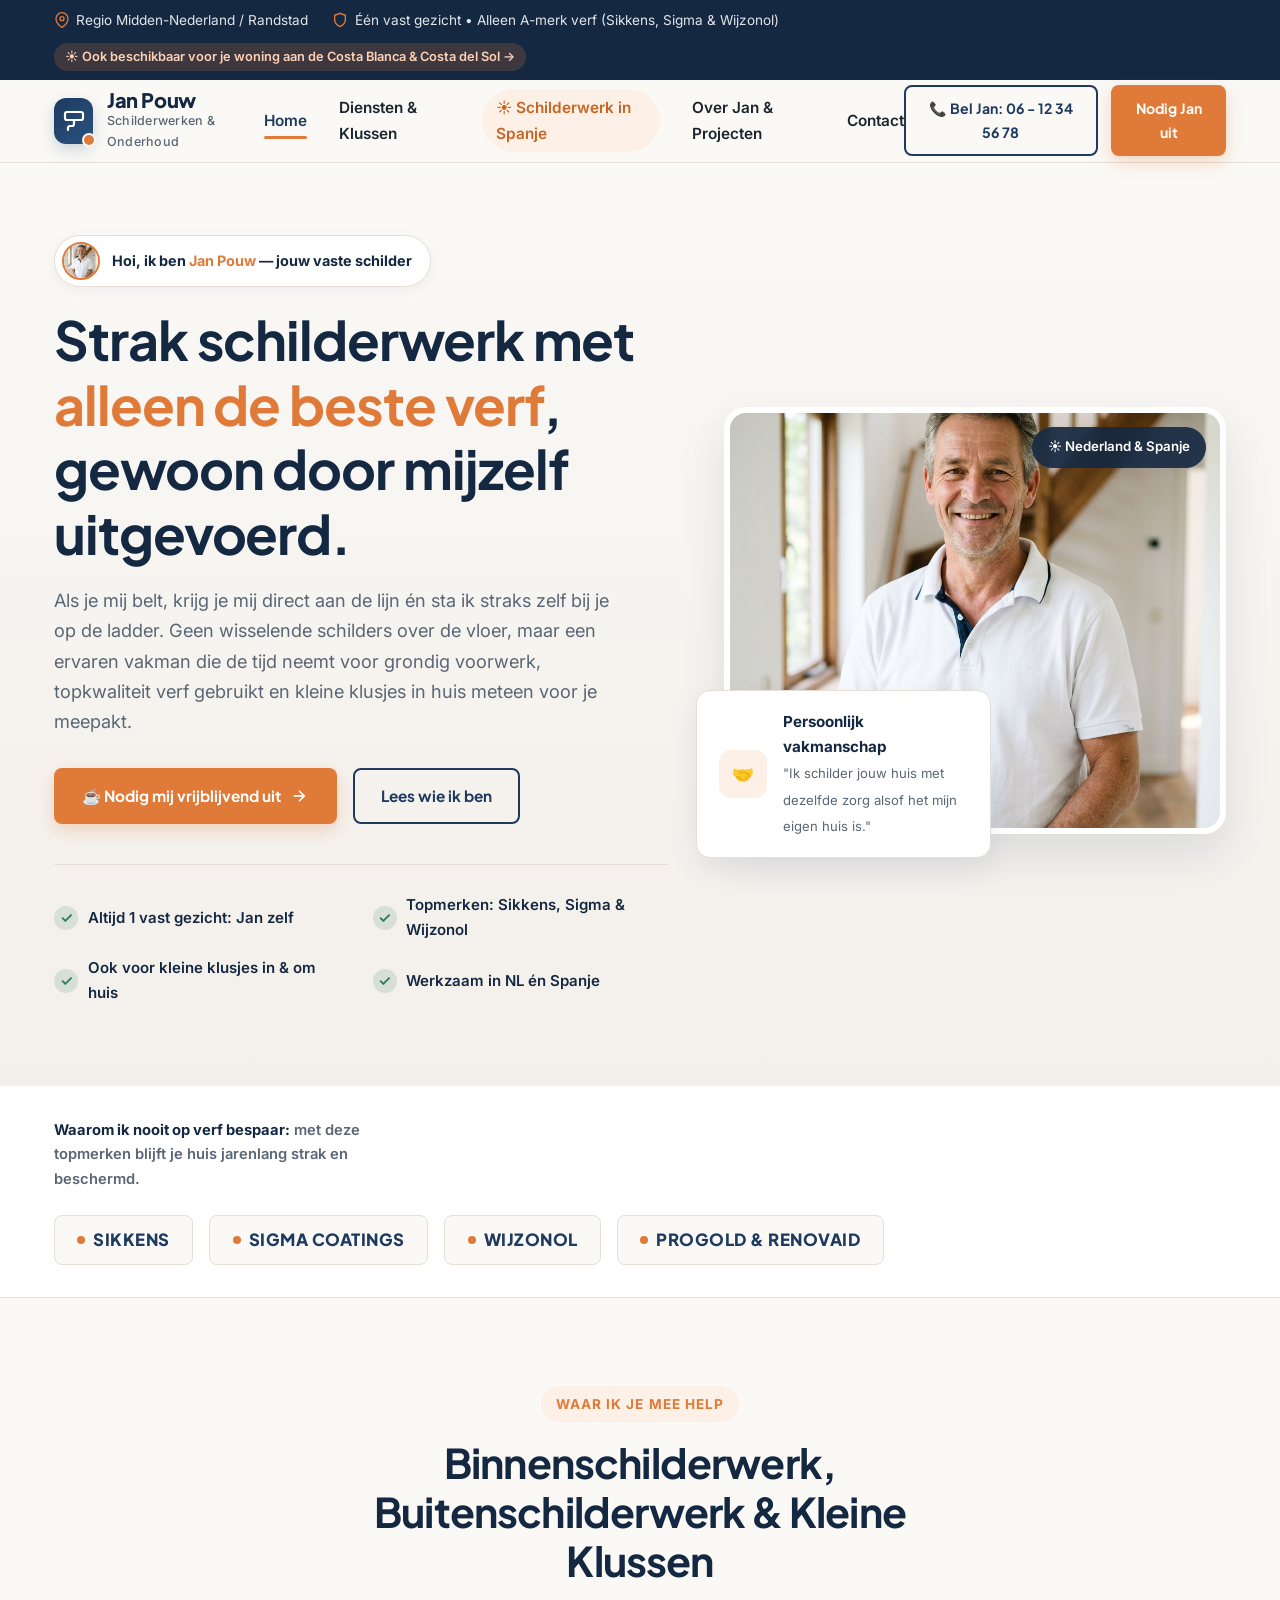
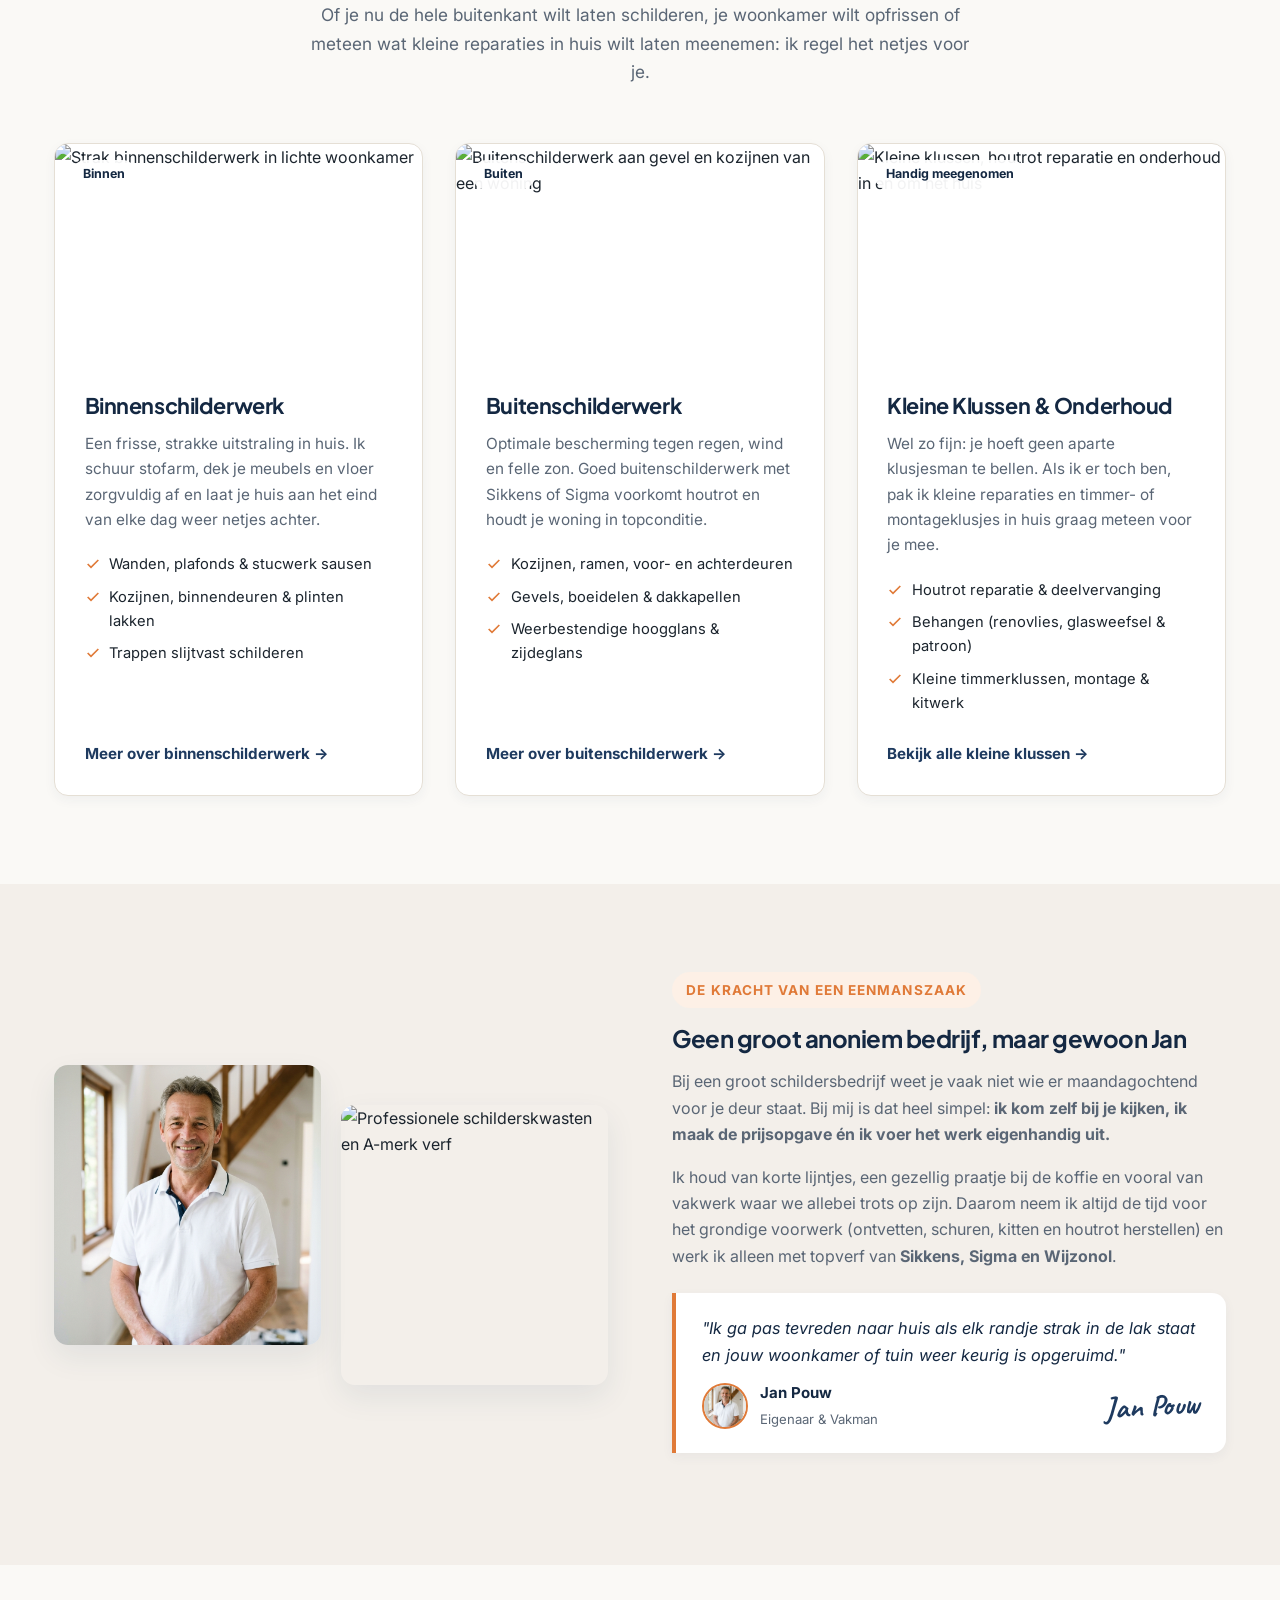
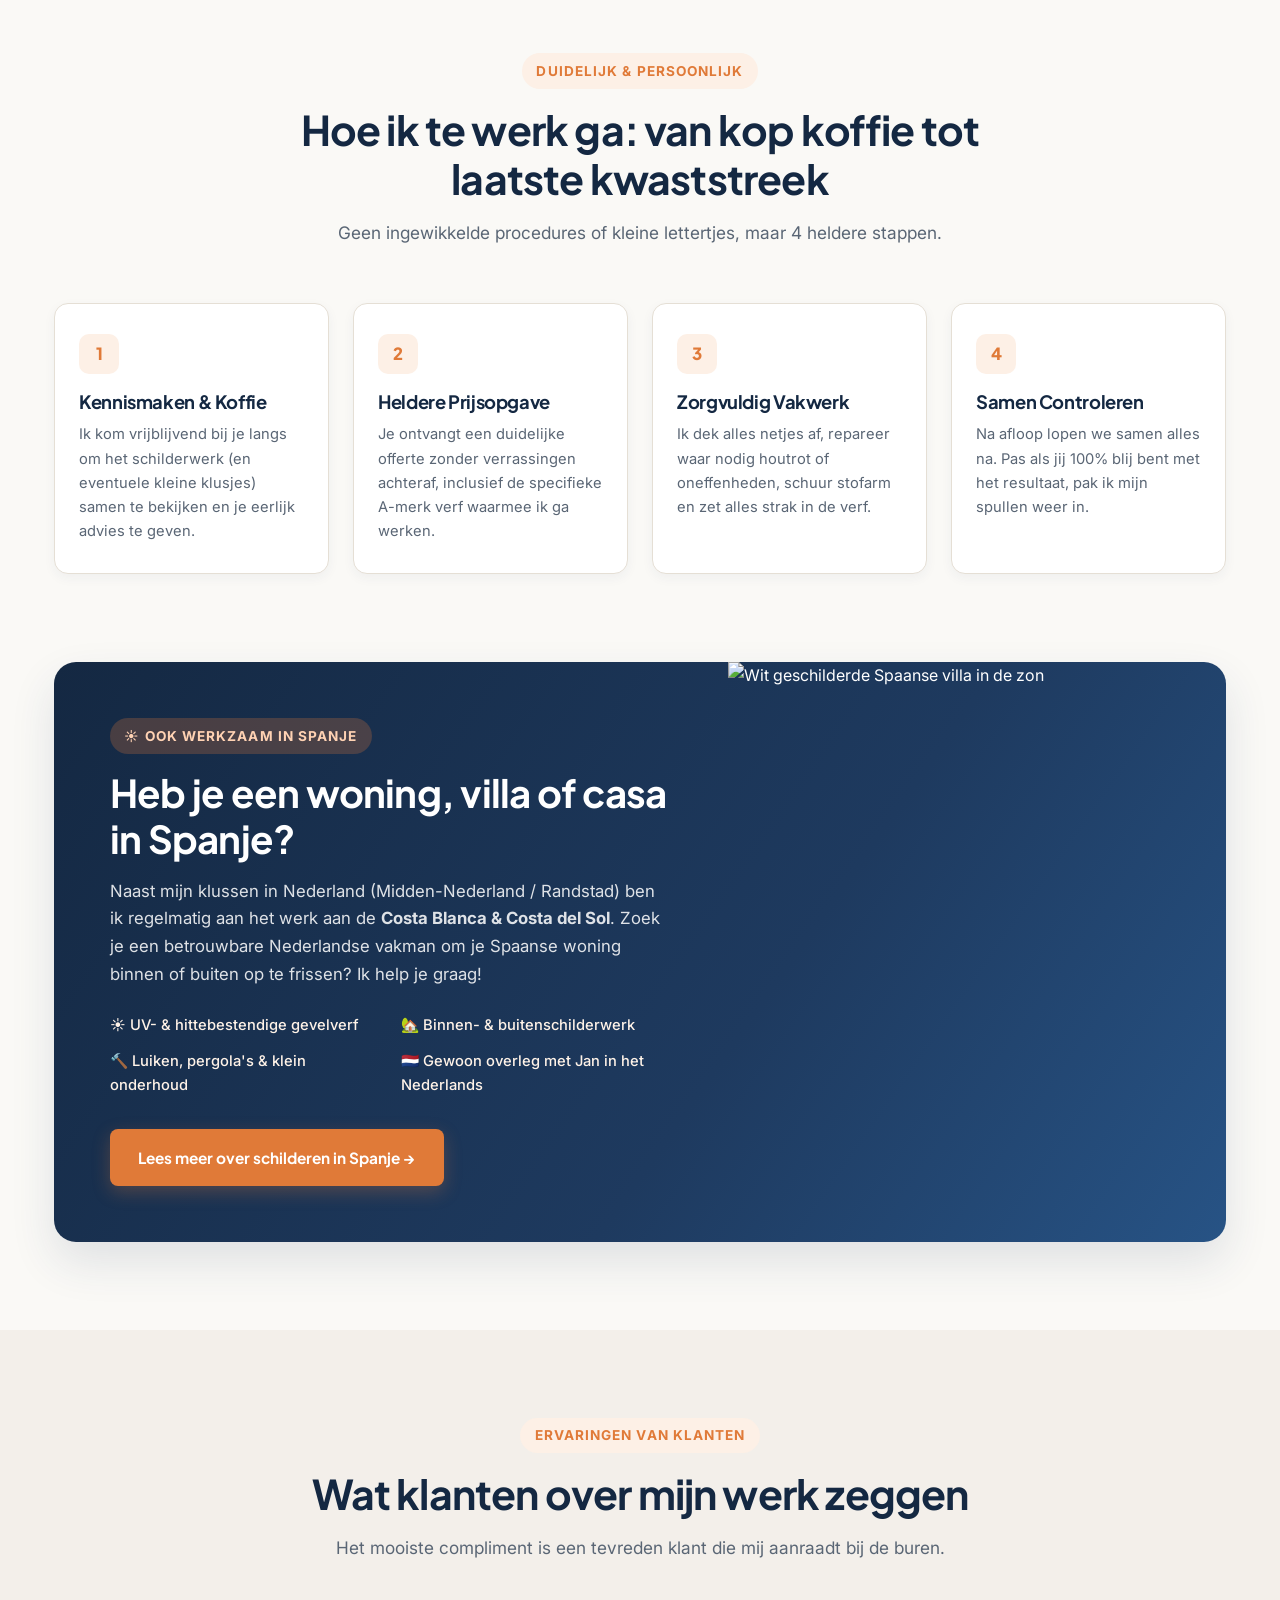
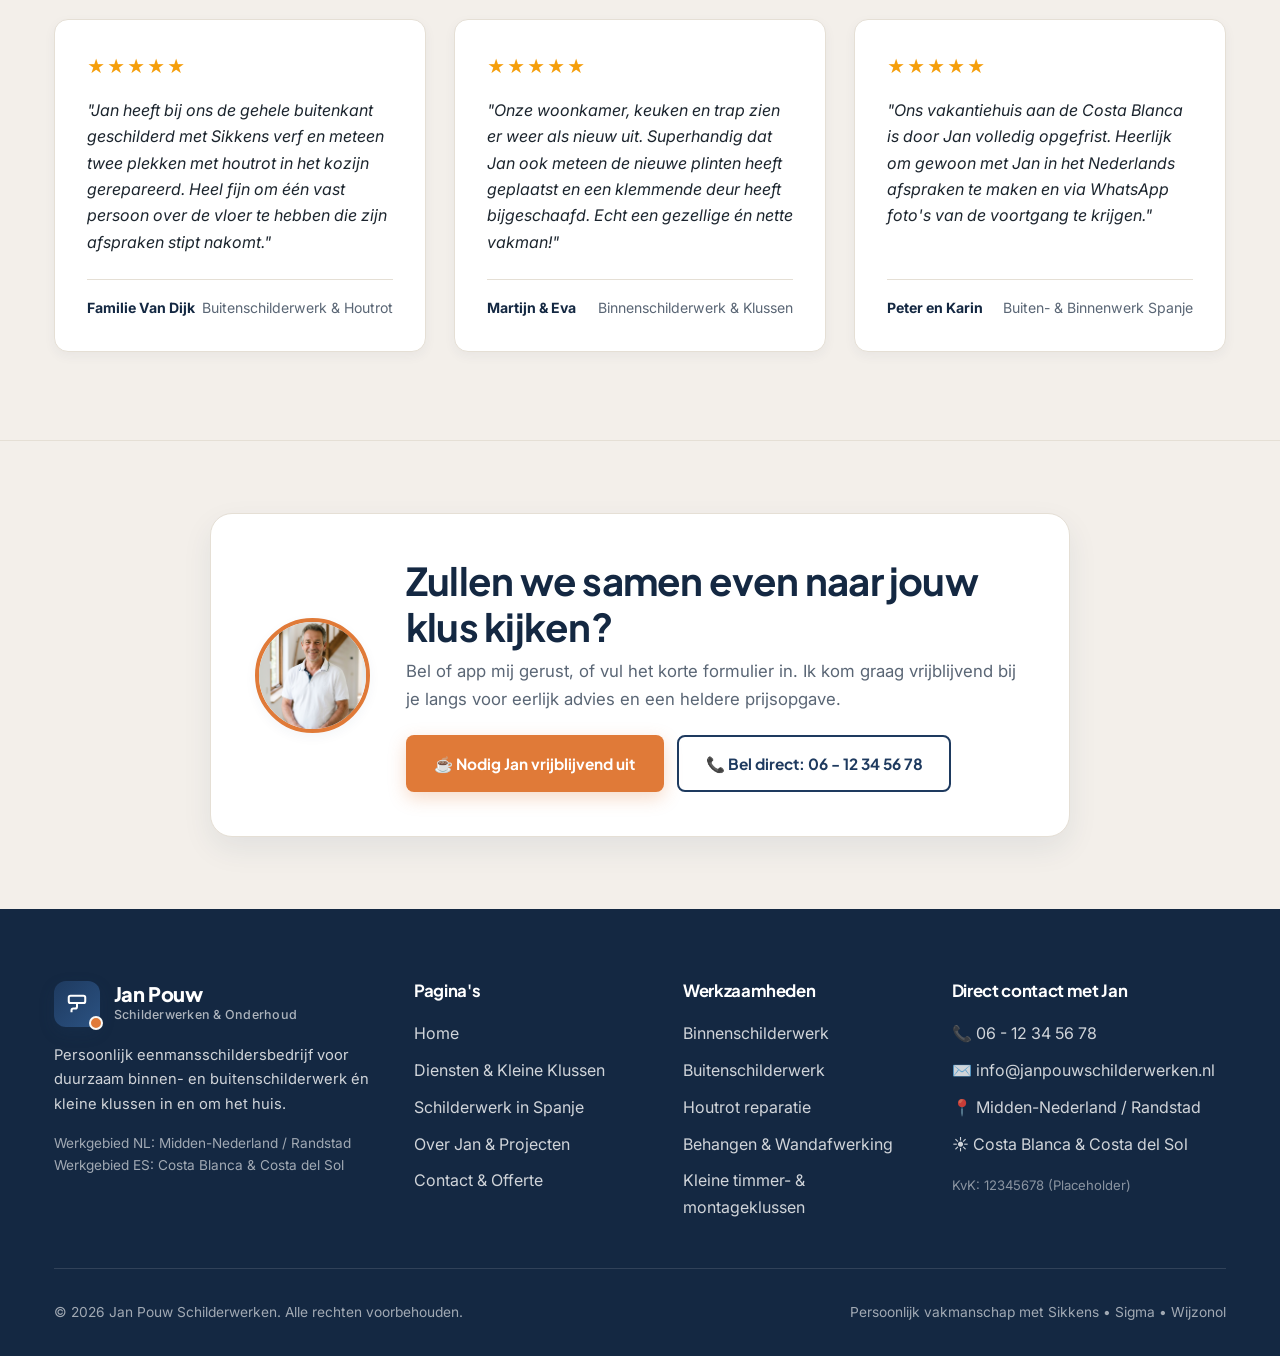
==== commit f7d648ba: "Make Versie 1 personal for one-man business with portrait of Jan, signature, 4-step process and pers" ====
--- a/index.html
+++ b/index.html
@@ -3,11 +3,11 @@
 <head>
   <meta charset="UTF-8" />
   <meta name="viewport" content="width=device-width, initial-scale=1.0" />
-  <title>Jan Pouw Schilderwerken | Vakmanschap voor Binnen, Buiten & Spanje</title>
-  <meta name="description" content="Jan Pouw Schilderwerken: ervaren schilder voor hoogwaardig binnen- en buitenschilderwerk en kleine klussen in en om het huis. Werkzaam in Midden-Nederland / Randstad én Spanje." />
+  <title>Jan Pouw Schilderwerken | Persoonlijk Vakmanschap voor Binnen, Buiten &amp; Spanje</title>
+  <meta name="description" content="Hoi, ik ben Jan Pouw. Als ervaren eenmanszaak verzorg ik strak binnen- en buitenschilderwerk én kleine klussen in en om je huis. Werkzaam in Midden-Nederland / Randstad en Spanje." />
   <link rel="preconnect" href="https://fonts.googleapis.com" />
   <link rel="preconnect" href="https://fonts.gstatic.com" crossorigin />
-  <link href="https://fonts.googleapis.com/css2?family=Inter:wght@400;500;600;700&family=Plus+Jakarta+Sans:wght@600;700;800&display=swap" rel="stylesheet" />
+  <link href="https://fonts.googleapis.com/css2?family=Caveat:wght@700&family=Inter:wght@400;500;600;700&family=Plus+Jakarta+Sans:wght@600;700;800&display=swap" rel="stylesheet" />
   <link rel="stylesheet" href="css/style.css" />
 </head>
 <body>
@@ -22,12 +22,12 @@
         </span>
         <span class="topbar-item">
           <svg width="16" height="16" viewBox="0 0 24 24" fill="none" stroke="currentColor" stroke-width="2"><path d="M12 22s8-4 8-10V5l-8-3-8 3v7c0 6 8 10 8 10z"/></svg>
-          Uitsluitend A-merk verf (Sikkens, Sigma &amp; Wijzonol)
+          Één vast gezicht • Alleen A-merk verf (Sikkens, Sigma &amp; Wijzonol)
         </span>
       </div>
       <div>
         <a href="spanje.html" class="topbar-spain-badge">
-          ☀️ Ook beschikbaar voor schilderwerk aan de Costa Blanca &amp; Costa del Sol &rarr;
+          ☀️ Ook beschikbaar voor je woning aan de Costa Blanca &amp; Costa del Sol &rarr;
         </a>
       </div>
     </div>
@@ -55,8 +55,8 @@
       </nav>
 
       <div class="header-cta">
-        <a href="tel:+31612345678" class="btn btn-outline btn-sm">06 - 12 34 56 78</a>
-        <a href="contact.html" class="btn btn-primary btn-sm">Vrijblijvende offerte</a>
+        <a href="tel:+31612345678" class="btn btn-outline btn-sm">📞 Bel Jan: 06 - 12 34 56 78</a>
+        <a href="contact.html" class="btn btn-primary btn-sm">Nodig Jan uit</a>
       </div>
 
       <button class="mobile-toggle" aria-label="Menu openen" aria-expanded="false">
@@ -69,24 +69,28 @@
   <section class="hero">
     <div class="container hero-grid">
       <div class="hero-content">
-        <span class="eyebrow">Ervaren vakman • Persoonlijk &amp; Betrouwbaar</span>
-        <h1>Strak schilderwerk met <span>alleen de beste verf</span> voor binnen én buiten.</h1>
+        <div class="jan-intro-pill">
+          <img src="images/jan-portret.jpg" alt="Portret van schilder Jan Pouw" />
+          <span>Hoi, ik ben <strong>Jan Pouw</strong> — jouw vaste schilder</span>
+        </div>
+
+        <h1>Strak schilderwerk met <span>alleen de beste verf</span>, gewoon door mijzelf uitgevoerd.</h1>
         <p class="hero-lead">
-          Welkom bij <strong>Jan Pouw Schilderwerken</strong>. Als ervaren eenmanszaak zorg ik persoonlijk voor een feilloze afwerking van uw woning, van grondig buitenschilderwerk en strakke binnenmuren tot kleine onderhoudsklussen in en om het huis.
+          Als je mij belt, krijg je mij direct aan de lijn én sta ik straks zelf bij je op de ladder. Geen wisselende schilders over de vloer, maar een ervaren vakman die de tijd neemt voor grondig voorwerk, topkwaliteit verf gebruikt en kleine klusjes in huis meteen voor je meepakt.
         </p>
 
         <div class="hero-actions">
           <a href="contact.html" class="btn btn-primary">
-            Vrijblijvende offerte aanvragen
+            ☕ Nodig mij vrijblijvend uit
             <svg width="18" height="18" viewBox="0 0 24 24" fill="none" stroke="currentColor" stroke-width="2.2"><line x1="5" y1="12" x2="19" y2="12"/><polyline points="12 5 19 12 12 19"/></svg>
           </a>
-          <a href="diensten.html" class="btn btn-outline">Bekijk mijn diensten</a>
+          <a href="over-jan.html" class="btn btn-outline">Lees wie ik ben</a>
         </div>
 
         <div class="hero-usps">
           <div class="hero-usp">
             <span class="hero-usp-icon">✓</span>
-            <span>Één vast aanspreekpunt: Jan zelf</span>
+            <span>Altijd 1 vast gezicht: Jan zelf</span>
           </div>
           <div class="hero-usp">
             <span class="hero-usp-icon">✓</span>
@@ -94,7 +98,7 @@
           </div>
           <div class="hero-usp">
             <span class="hero-usp-icon">✓</span>
-            <span>Ook voor kleine klussen &amp; reparaties</span>
+            <span>Ook voor kleine klusjes in &amp; om huis</span>
           </div>
           <div class="hero-usp">
             <span class="hero-usp-icon">✓</span>
@@ -105,16 +109,16 @@
 
       <div class="hero-visual">
         <div class="hero-image-main">
-          <img src="https://images.unsplash.com/photo-1589939705384-5185137a7f0f?auto=format&fit=crop&w=1000&q=85" alt="Ervaren schilder aan het werk in een lichte moderne woning" />
+          <img src="images/jan-portret.jpg" alt="Jan Pouw, ervaren schilder" />
         </div>
         <div class="hero-spain-pill">
           ☀️ Nederland &amp; Spanje
         </div>
         <div class="hero-floating-card">
-          <div class="hero-floating-badge">A+</div>
+          <div class="hero-floating-badge">🤝</div>
           <div>
-            <strong>100% Vakmanschap</strong>
-            <span>Grondige voorbereiding &amp; duurzame A-merk lakken en muurverf.</span>
+            <strong>Persoonlijk vakmanschap</strong>
+            <span>"Ik schilder jouw huis met dezelfde zorg alsof het mijn eigen huis is."</span>
           </div>
         </div>
       </div>
@@ -125,7 +129,7 @@
   <section class="brands-bar" aria-label="Verfmerken">
     <div class="container brands-inner">
       <p class="brands-label">
-        <strong>Alleen de beste materialen:</strong> voor een resultaat dat jarenlang mooi en beschermd blijft.
+        <strong>Waarom ik nooit op verf bespaar:</strong> met deze topmerken blijft je huis jarenlang strak en beschermd.
       </p>
       <div class="brand-pills">
         <div class="brand-pill"><span class="dot"></span> SIKKENS</div>
@@ -140,9 +144,9 @@
   <section class="section">
     <div class="container">
       <div class="section-header">
-        <span class="eyebrow">Wat ik voor u kan betekenen</span>
+        <span class="eyebrow">Waar ik je mee help</span>
         <h2>Binnenschilderwerk, Buitenschilderwerk &amp; Kleine Klussen</h2>
-        <p>Of het nu gaat om het compleet schilderen van uw woning of het meteen meenemen van die ene timmer- of reparatieklus: ik regel het netjes en vakkundig.</p>
+        <p>Of je nu de hele buitenkant wilt laten schilderen, je woonkamer wilt opfrissen of meteen wat kleine reparaties in huis wilt laten meenemen: ik regel het netjes voor je.</p>
       </div>
 
       <div class="services-grid">
@@ -154,7 +158,7 @@
           </div>
           <div class="service-card-body">
             <h3>Binnenschilderwerk</h3>
-            <p>Een frisse, strakke uitstraling in huis. Ik werk stofarm, dek alles zorgvuldig af en laat uw woning elke dag netjes achter.</p>
+            <p>Een frisse, strakke uitstraling in huis. Ik schuur stofarm, dek je meubels en vloer zorgvuldig af en laat je huis aan het eind van elke dag weer netjes achter.</p>
             <ul class="check-list">
               <li>
                 <svg width="16" height="16" viewBox="0 0 24 24" fill="none" stroke="currentColor" stroke-width="2.5"><polyline points="20 6 9 17 4 12"/></svg>
@@ -181,7 +185,7 @@
           </div>
           <div class="service-card-body">
             <h3>Buitenschilderwerk</h3>
-            <p>Optimale bescherming tegen weer, wind en felle zon. Goed buitenschilderwerk voorkomt houtrot en verhoogt de waarde van uw huis.</p>
+            <p>Optimale bescherming tegen regen, wind en felle zon. Goed buitenschilderwerk met Sikkens of Sigma voorkomt houtrot en houdt je woning in topconditie.</p>
             <ul class="check-list">
               <li>
                 <svg width="16" height="16" viewBox="0 0 24 24" fill="none" stroke="currentColor" stroke-width="2.5"><polyline points="20 6 9 17 4 12"/></svg>
@@ -204,11 +208,11 @@
         <article class="service-card">
           <div class="service-card-img">
             <img src="https://images.unsplash.com/photo-1581578731548-c64695cc6952?auto=format&fit=crop&w=800&q=80" alt="Kleine klussen, houtrot reparatie en onderhoud in en om het huis" />
-            <span class="service-tag">Extra Service</span>
+            <span class="service-tag">Handig meegenomen</span>
           </div>
           <div class="service-card-body">
             <h3>Kleine Klussen &amp; Onderhoud</h3>
-            <p>Wel zo makkelijk: u hoeft geen aparte klusjesman in te schakelen. Ik pak kleine klusjes in en om het huis graag direct voor u mee.</p>
+            <p>Wel zo fijn: je hoeft geen aparte klusjesman te bellen. Als ik er toch ben, pak ik kleine reparaties en timmer- of montageklusjes in huis graag meteen voor je mee.</p>
             <ul class="check-list">
               <li>
                 <svg width="16" height="16" viewBox="0 0 24 24" fill="none" stroke="currentColor" stroke-width="2.5"><polyline points="20 6 9 17 4 12"/></svg>
@@ -230,64 +234,96 @@
     </div>
   </section>
 
-  <!-- Over Jan & Kwaliteit Sectie -->
+  <!-- Persoonlijk Verhaal van Jan -->
   <section class="section section-sand">
     <div class="container split-grid">
       <div class="image-collage">
-        <img src="https://images.unsplash.com/photo-1513694203232-719a280e022f?auto=format&fit=crop&w=700&q=80" alt="Fris geschilderde lichte kamer" />
-        <img src="https://images.unsplash.com/photo-1595844730298-b960ff98fee0?auto=format&fit=crop&w=700&q=80" alt="Schilderskwasten en professionele verfblikken" />
+        <img src="images/jan-portret.jpg" alt="Jan Pouw schilder" />
+        <img src="https://images.unsplash.com/photo-1595844730298-b960ff98fee0?auto=format&fit=crop&w=700&q=80" alt="Professionele schilderskwasten en A-merk verf" />
       </div>
 
       <div>
-        <span class="eyebrow">Waarom Jan Pouw?</span>
-        <h2>Eerlijk vakmanschap zonder verrassingen achteraf</h2>
+        <span class="eyebrow">De kracht van een eenmanszaak</span>
+        <h2>Geen groot anoniem bedrijf, maar gewoon Jan</h2>
         <p style="margin: 1rem 0; color: var(--text-muted);">
-          Wanneer u kiest voor <strong>Jan Pouw Schilderwerken</strong>, haalt u een ervaren vakman in huis die trots is op zijn werk. Geen wisselende schilders over de vloer, maar één vertrouwd gezicht van de eerste prijsopgave tot de laatste kwaststreek.
+          Bij een groot schildersbedrijf weet je vaak niet wie er maandagochtend voor je deur staat. Bij mij is dat heel simpel: <strong>ik kom zelf bij je kijken, ik maak de prijsopgave én ik voer het werk eigenhandig uit.</strong>
         </p>
         <p style="color: var(--text-muted);">
-          Goed schilderwerk begint bij een grondige voorbereiding: ontvetten, schuren, plamuren en waar nodig houtrot vakkundig herstellen. In combinatie met topverf van <strong>Sikkens, Sigma en Wijzonol</strong> bent u verzekerd van een strak resultaat dat jaren meegaat.
+          Ik houd van korte lijntjes, een gezellig praatje bij de koffie en vooral van vakwerk waar we allebei trots op zijn. Daarom neem ik altijd de tijd voor het grondige voorwerk (ontvetten, schuren, kitten en houtrot herstellen) en werk ik alleen met topverf van <strong>Sikkens, Sigma en Wijzonol</strong>.
         </p>
 
-        <div class="feature-boxes">
-          <div class="feature-box">
-            <h4>🎨 Topkwaliteit Verf</h4>
-            <p>Uitsluitend professionele A-merken die niet snel verkleuren of bladderen.</p>
-          </div>
-          <div class="feature-box">
-            <h4>🛠️ Ook Kleine Klusjes</h4>
-            <p>Klemmende deur, plint los of wandje behangen? Ik neem het meteen mee.</p>
-          </div>
-          <div class="feature-box">
-            <h4>🧹 Netjes &amp; Stofarm</h4>
-            <p>Professionele schuurmachines met stofafzuiging en alles netjes afgedekt.</p>
-          </div>
-          <div class="feature-box">
-            <h4>🤝 Afspraak = Afspraak</h4>
-            <p>Heldere offerte vooraf en een realistische planning waar u op kunt bouwen.</p>
-          </div>
+        <div class="jan-quote-box">
+          <p>"Ik ga pas tevreden naar huis als elk randje strak in de lak staat en jouw woonkamer of tuin weer keurig is opgeruimd."</p>
+          <div class="jan-signature-row">
+            <div class="jan-signature-author">
+              <img src="images/jan-portret.jpg" alt="Jan Pouw" />
+              <div>
+                <strong>Jan Pouw</strong>
+                <span>Eigenaar &amp; Vakman</span>
+              </div>
+            </div>
+            <span class="jan-handwriting">Jan Pouw</span>
+          </div>
+        </div>
+      </div>
+    </div>
+  </section>
+
+  <!-- Hoe Jan werkt (4 stappen) -->
+  <section class="section">
+    <div class="container">
+      <div class="section-header">
+        <span class="eyebrow">Duidelijk &amp; Persoonlijk</span>
+        <h2>Hoe ik te werk ga: van kop koffie tot laatste kwaststreek</h2>
+        <p>Geen ingewikkelde procedures of kleine lettertjes, maar 4 heldere stappen.</p>
+      </div>
+
+      <div class="steps-grid">
+        <div class="step-card">
+          <div class="step-number">1</div>
+          <h3>Kennismaken &amp; Koffie</h3>
+          <p>Ik kom vrijblijvend bij je langs om het schilderwerk (en eventuele kleine klusjes) samen te bekijken en je eerlijk advies te geven.</p>
+        </div>
+
+        <div class="step-card">
+          <div class="step-number">2</div>
+          <h3>Heldere Prijsopgave</h3>
+          <p>Je ontvangt een duidelijke offerte zonder verrassingen achteraf, inclusief de specifieke A-merk verf waarmee ik ga werken.</p>
+        </div>
+
+        <div class="step-card">
+          <div class="step-number">3</div>
+          <h3>Zorgvuldig Vakwerk</h3>
+          <p>Ik dek alles netjes af, repareer waar nodig houtrot of oneffenheden, schuur stofarm en zet alles strak in de verf.</p>
+        </div>
+
+        <div class="step-card">
+          <div class="step-number">4</div>
+          <h3>Samen Controleren</h3>
+          <p>Na afloop lopen we samen alles na. Pas als jij 100% blij bent met het resultaat, pak ik mijn spullen weer in.</p>
         </div>
       </div>
     </div>
   </section>
 
   <!-- Spanje Highlight Banner -->
-  <section class="section">
+  <section class="section" style="padding-top: 0;">
     <div class="container">
       <div class="spain-banner">
         <div class="spain-banner-content">
-          <span class="eyebrow" style="background: rgba(224,122,56,0.25); color: #FFD2B3; width: fit-content;">☀️ Speciale Service in Spanje</span>
-          <h2>Heeft u een woning, villa of casa in Spanje?</h2>
+          <span class="eyebrow" style="background: rgba(224,122,56,0.25); color: #FFD2B3; width: fit-content;">☀️ Ook werkzaam in Spanje</span>
+          <h2>Heb je een woning, villa of casa in Spanje?</h2>
           <p>
-            Naast mijn werk in Nederland (Midden-Nederland / Randstad) ben ik ook inzetbaar voor schilderwerk en klein onderhoud aan de <strong>Costa Blanca &amp; Costa del Sol</strong>. Ideaal als u uw Spaanse woning wilt laten schilderen door een betrouwbare Nederlandse vakman met heldere communicatie.
+            Naast mijn klussen in Nederland (Midden-Nederland / Randstad) ben ik regelmatig aan het werk aan de <strong>Costa Blanca &amp; Costa del Sol</strong>. Zoek je een betrouwbare Nederlandse vakman om je Spaanse woning binnen of buiten op te frissen? Ik help je graag!
           </p>
           <div class="spain-highlights">
             <div class="spain-highlight-item">☀️ UV- &amp; hittebestendige gevelverf</div>
             <div class="spain-highlight-item">🏡 Binnen- &amp; buitenschilderwerk</div>
             <div class="spain-highlight-item">🔨 Luiken, pergola's &amp; klein onderhoud</div>
-            <div class="spain-highlight-item">🇳🇱 Gewoon overleg in het Nederlands</div>
+            <div class="spain-highlight-item">🇳🇱 Gewoon overleg met Jan in het Nederlands</div>
           </div>
           <div>
-            <a href="spanje.html" class="btn btn-primary">Ontdek schilderwerk in Spanje &rarr;</a>
+            <a href="spanje.html" class="btn btn-primary">Lees meer over schilderen in Spanje &rarr;</a>
           </div>
         </div>
         <div class="spain-banner-image">
@@ -302,15 +338,15 @@
     <div class="container">
       <div class="section-header">
         <span class="eyebrow">Ervaringen van klanten</span>
-        <h2>Waarom huiseigenaren Jan aanbevelen</h2>
-        <p>Persoonlijk contact, strakke afwerking en meedenken in oplossingen.</p>
+        <h2>Wat klanten over mijn werk zeggen</h2>
+        <p>Het mooiste compliment is een tevreden klant die mij aanraadt bij de buren.</p>
       </div>
 
       <div class="reviews-grid">
         <div class="review-card">
           <div class="review-stars">★★★★★</div>
           <p class="review-text">
-            "Jan heeft bij ons de gehele buitenkant geschilderd met Sikkens verf en meteen twee plekken met houtrot in het kozijn gerepareerd. Werkt ontzettend netjes en komt zijn afspraken stipt na."
+            "Jan heeft bij ons de gehele buitenkant geschilderd met Sikkens verf en meteen twee plekken met houtrot in het kozijn gerepareerd. Heel fijn om één vast persoon over de vloer te hebben die zijn afspraken stipt nakomt."
           </p>
           <div class="review-author">
             <strong>Familie Van Dijk</strong>
@@ -321,7 +357,7 @@
         <div class="review-card">
           <div class="review-stars">★★★★★</div>
           <p class="review-text">
-            "Onze woonkamer, keuken en trap zien er weer als nieuw uit. Fijn dat Jan ook meteen de nieuwe plinten heeft geplaatst en een klemmende deur heeft bijgeschaafd. Echt een vakman!"
+            "Onze woonkamer, keuken en trap zien er weer als nieuw uit. Superhandig dat Jan ook meteen de nieuwe plinten heeft geplaatst en een klemmende deur heeft bijgeschaafd. Echt een gezellige én nette vakman!"
           </p>
           <div class="review-author">
             <strong>Martijn &amp; Eva</strong>
@@ -332,7 +368,7 @@
         <div class="review-card">
           <div class="review-stars">★★★★★</div>
           <p class="review-text">
-            "Ons vakantiehuis aan de Costa Blanca is door Jan volledig opgefrist. Heerlijk om in het Nederlands afspraken te kunnen maken en te weten dat er met topmateriaal wordt gewerkt."
+            "Ons vakantiehuis aan de Costa Blanca is door Jan volledig opgefrist. Heerlijk om gewoon met Jan in het Nederlands afspraken te maken en via WhatsApp foto's van de voortgang te krijgen."
           </p>
           <div class="review-author">
             <strong>Peter en Karin</strong>
@@ -343,14 +379,21 @@
     </div>
   </section>
 
-  <!-- CTA Strip -->
+  <!-- Persoonlijke CTA Strip met Jan's portret -->
   <section class="cta-strip">
     <div class="container">
-      <h2>Benieuwd wat ik voor uw woning kan betekenen?</h2>
-      <p>Neem vrijblijvend contact op voor advies of een heldere prijsopgave. Ook voor kleinere schilder- en onderhoudsklussen bent u van harte welkom.</p>
-      <div style="display: flex; gap: 1rem; justify-content: center; flex-wrap: wrap;">
-        <a href="contact.html" class="btn btn-primary">Vraag een offerte aan</a>
-        <a href="over-jan.html" class="btn btn-outline">Bekijk eerdere projecten</a>
+      <div class="personal-cta-card">
+        <img src="images/jan-portret.jpg" alt="Jan Pouw" class="personal-cta-avatar" />
+        <div>
+          <h2 style="margin-bottom: 0.5rem;">Zullen we samen even naar jouw klus kijken?</h2>
+          <p style="margin: 0 0 1.35rem; max-width: 100%;">
+            Bel of app mij gerust, of vul het korte formulier in. Ik kom graag vrijblijvend bij je langs voor eerlijk advies en een heldere prijsopgave.
+          </p>
+          <div style="display: flex; gap: 0.85rem; flex-wrap: wrap;">
+            <a href="contact.html" class="btn btn-primary">☕ Nodig Jan vrijblijvend uit</a>
+            <a href="tel:+31612345678" class="btn btn-outline">📞 Bel direct: 06 - 12 34 56 78</a>
+          </div>
+        </div>
       </div>
     </div>
   </section>
@@ -370,7 +413,7 @@
             </div>
           </div>
           <p style="font-size: 0.92rem; margin-bottom: 1rem;">
-            Ervaren eenmansschildersbedrijf voor duurzaam binnen- en buitenschilderwerk én kleine klussen in en om het huis.
+            Persoonlijk eenmansschildersbedrijf voor duurzaam binnen- en buitenschilderwerk én kleine klussen in en om het huis.
           </p>
           <p style="font-size: 0.85rem; color: rgba(255,255,255,0.6);">
             Werkgebied NL: Midden-Nederland / Randstad<br />
@@ -401,7 +444,7 @@
         </div>
 
         <div class="footer-col">
-          <h4>Direct Contact</h4>
+          <h4>Direct contact met Jan</h4>
           <ul class="footer-links">
             <li>📞 <a href="tel:+31612345678">06 - 12 34 56 78</a></li>
             <li>✉️ <a href="mailto:info@janpouwschilderwerken.nl">info@janpouwschilderwerken.nl</a></li>
@@ -414,7 +457,7 @@
 
       <div class="footer-bottom">
         <span>&copy; 2026 Jan Pouw Schilderwerken. Alle rechten voorbehouden.</span>
-        <span>Vakmanschap met Sikkens • Sigma • Wijzonol</span>
+        <span>Persoonlijk vakmanschap met Sikkens • Sigma • Wijzonol</span>
       </div>
     </div>
   </footer>
--- a/css/style.css
+++ b/css/style.css
@@ -1175,6 +1175,336 @@
 }
 
 /* ==========================================================================
+   Stijlwisselaar (Versie 1: Strak & Modern vs. Versie 2: Dorps & Speels)
+   ========================================================================== */
+.theme-switcher {
+  position: fixed;
+  bottom: 1.5rem;
+  right: 1.5rem;
+  z-index: 2000;
+  background: #142842;
+  color: #fff;
+  padding: 0.45rem;
+  border-radius: 999px;
+  box-shadow: 0 14px 35px rgba(0, 0, 0, 0.25);
+  display: flex;
+  align-items: center;
+  gap: 0.35rem;
+  border: 2px solid rgba(255, 255, 255, 0.2);
+}
+
+.theme-switcher-label {
+  font-size: 0.78rem;
+  font-weight: 700;
+  padding: 0 0.65rem 0 0.85rem;
+  color: rgba(255, 255, 255, 0.8);
+  text-transform: uppercase;
+  letter-spacing: 0.05em;
+}
+
+.theme-btn {
+  border: none;
+  background: transparent;
+  color: rgba(255, 255, 255, 0.75);
+  font-family: var(--font-body);
+  font-weight: 700;
+  font-size: 0.85rem;
+  padding: 0.55rem 1rem;
+  border-radius: 999px;
+  cursor: pointer;
+  transition: var(--transition);
+  display: inline-flex;
+  align-items: center;
+  gap: 0.4rem;
+}
+
+.theme-btn:hover {
+  color: #fff;
+}
+
+.theme-btn.active {
+  background: var(--accent);
+  color: #fff;
+  box-shadow: 0 4px 12px rgba(0, 0, 0, 0.2);
+}
+
+/* ==========================================================================
+   VERSIE 2: DORPS, SPEELS & GEMOEDELIJK (body.theme-dorps)
+   ========================================================================== */
+body.theme-dorps {
+  --bg-light: #FDF9F1;          /* Warm roomwit / linnen */
+  --bg-sand: #F3EAD8;           /* Gezellig warm zand / haver */
+  --bg-sand-dark: #E5D7BF;
+  --surface-white: #FFFDF9;
+
+  --primary: #254D38;           /* Ambachtelijk dorpsgroen / monumentengroen */
+  --primary-light: #356B4E;
+  --primary-dark: #1A3828;
+
+  --accent: #E08224;            /* Zonnig warm okergeel / oranje */
+  --accent-hover: #C66D15;
+  --accent-soft: #FCECD8;
+
+  --text-main: #2A2622;         /* Warm donkerbruin-antraciet */
+  --text-muted: #655D53;
+
+  --border-color: #E6DAC6;
+
+  --font-heading: 'Fraunces', Georgia, serif;
+  --font-body: 'Nunito', -apple-system, BlinkMacSystemFont, sans-serif;
+
+  --radius-sm: 999px;           /* Speelse ronde knoppen */
+  --radius-md: 24px;            /* Zachte afgeronde kaarten */
+  --radius-lg: 32px;
+}
+
+body.theme-dorps h1,
+body.theme-dorps h2,
+body.theme-dorps h3,
+body.theme-dorps .brand-name {
+  font-weight: 700;
+  letter-spacing: -0.01em;
+}
+
+/* Handgeschreven speelse badge / aantekening in Dorpse stijl */
+.dorps-note {
+  display: none;
+  font-family: 'Caveat', cursive;
+  font-size: 1.55rem;
+  font-weight: 700;
+  color: var(--accent-hover);
+  transform: rotate(-3deg);
+  margin-bottom: 0.4rem;
+}
+
+body.theme-dorps .dorps-note {
+  display: inline-block;
+}
+
+body.theme-dorps .eyebrow {
+  font-family: 'Caveat', cursive;
+  font-size: 1.35rem;
+  text-transform: none;
+  letter-spacing: 0.01em;
+  padding: 0.25rem 1.1rem;
+  border: 1.5px dashed var(--accent);
+}
+
+/* Polaroid / speels gekantelde foto's in Dorpse modus */
+body.theme-dorps .hero-image-main {
+  border: 10px solid #fff;
+  border-bottom-width: 28px;
+  transform: rotate(1.8deg);
+  box-shadow: 0 18px 40px rgba(42, 38, 34, 0.16);
+  transition: transform 0.35s ease;
+}
+
+body.theme-dorps .hero-image-main:hover {
+  transform: rotate(0deg) scale(1.01);
+}
+
+body.theme-dorps .hero-floating-card {
+  transform: rotate(-2deg);
+  border: 2px dashed var(--accent);
+  background: #FFFDF8;
+}
+
+body.theme-dorps .image-collage img:first-child {
+  transform: rotate(-2.5deg);
+  border: 8px solid #fff;
+}
+
+body.theme-dorps .image-collage img:nth-child(2) {
+  transform: rotate(2.5deg);
+  border: 8px solid #fff;
+}
+
+body.theme-dorps .service-card,
+body.theme-dorps .review-card,
+body.theme-dorps .feature-box,
+body.theme-dorps .gallery-item {
+  border: 2px solid var(--border-color);
+  box-shadow: 0 8px 0 var(--border-color);
+}
+
+body.theme-dorps .service-card:hover {
+  transform: translateY(-6px) rotate(-0.5deg);
+  box-shadow: 0 14px 0 var(--border-color);
+}
+
+body.theme-dorps .brand-mark {
+  border-radius: 50%;
+  transform: rotate(-6deg);
+}
+
+body.theme-dorps .form-control {
+  border-radius: 16px;
+}
+
+/* ==========================================================================
+   Persoonlijke Eenmanszaak Elementen (Foto Jan, Handtekening, Stappenplan)
+   ========================================================================== */
+.jan-intro-pill {
+  display: inline-flex;
+  align-items: center;
+  gap: 0.75rem;
+  background: var(--surface-white);
+  border: 1px solid var(--border-color);
+  padding: 0.4rem 1.1rem 0.4rem 0.45rem;
+  border-radius: var(--radius-pill);
+  box-shadow: var(--shadow-sm);
+  margin-bottom: 1.25rem;
+}
+
+.jan-intro-pill img {
+  width: 38px;
+  height: 38px;
+  border-radius: 50%;
+  object-fit: cover;
+  border: 2px solid var(--accent);
+}
+
+.jan-intro-pill span {
+  font-size: 0.9rem;
+  font-weight: 700;
+  color: var(--primary-dark);
+}
+
+.jan-intro-pill strong {
+  color: var(--accent);
+}
+
+.jan-quote-box {
+  background: var(--surface-white);
+  border-left: 4px solid var(--accent);
+  padding: 1.35rem 1.6rem;
+  border-radius: 0 var(--radius-md) var(--radius-md) 0;
+  box-shadow: var(--shadow-sm);
+  margin: 1.5rem 0;
+}
+
+.jan-quote-box p {
+  font-style: italic;
+  color: var(--primary-dark);
+  font-size: 1.02rem;
+  margin-bottom: 0.75rem;
+}
+
+.jan-signature-row {
+  display: flex;
+  align-items: center;
+  justify-content: space-between;
+  flex-wrap: wrap;
+  gap: 1rem;
+}
+
+.jan-signature-author {
+  display: flex;
+  align-items: center;
+  gap: 0.75rem;
+}
+
+.jan-signature-author img {
+  width: 46px;
+  height: 46px;
+  border-radius: 50%;
+  object-fit: cover;
+  border: 2px solid var(--accent);
+}
+
+.jan-signature-author div strong {
+  display: block;
+  font-size: 0.94rem;
+  color: var(--primary-dark);
+}
+
+.jan-signature-author div span {
+  font-size: 0.82rem;
+  color: var(--text-muted);
+}
+
+.jan-handwriting {
+  font-family: 'Caveat', cursive;
+  font-size: 1.9rem;
+  font-weight: 700;
+  color: var(--primary);
+  transform: rotate(-3deg);
+  line-height: 1;
+}
+
+/* 4 Stappen: Van Kop Koffie tot Laatste Kwaststreek */
+.steps-grid {
+  display: grid;
+  grid-template-columns: repeat(4, 1fr);
+  gap: 1.5rem;
+}
+
+.step-card {
+  background: var(--surface-white);
+  padding: 1.85rem 1.5rem;
+  border-radius: var(--radius-md);
+  border: 1px solid var(--border-color);
+  box-shadow: var(--shadow-sm);
+  position: relative;
+  transition: var(--transition);
+}
+
+.step-card:hover {
+  transform: translateY(-4px);
+  box-shadow: var(--shadow-md);
+}
+
+.step-number {
+  width: 40px;
+  height: 40px;
+  border-radius: 10px;
+  background: var(--accent-soft);
+  color: var(--accent);
+  font-family: var(--font-heading);
+  font-weight: 800;
+  font-size: 1.05rem;
+  display: flex;
+  align-items: center;
+  justify-content: center;
+  margin-bottom: 1.1rem;
+}
+
+.step-card h3 {
+  font-size: 1.15rem;
+  margin-bottom: 0.55rem;
+}
+
+.step-card p {
+  font-size: 0.92rem;
+  color: var(--text-muted);
+}
+
+/* Persoonlijk CTA Blok met Jan's portret */
+.personal-cta-card {
+  max-width: 860px;
+  margin: 0 auto;
+  background: var(--surface-white);
+  border: 1px solid var(--border-color);
+  border-radius: var(--radius-lg);
+  padding: 2.75rem;
+  box-shadow: var(--shadow-md);
+  display: flex;
+  align-items: center;
+  gap: 2.25rem;
+  text-align: left;
+}
+
+.personal-cta-avatar {
+  width: 115px;
+  height: 115px;
+  border-radius: 50%;
+  object-fit: cover;
+  border: 4px solid var(--accent);
+  flex-shrink: 0;
+  box-shadow: var(--shadow-sm);
+}
+
+/* ==========================================================================
    Responsiveness
    ========================================================================== */
 @media (max-width: 992px) {
@@ -1187,7 +1517,8 @@
 
   .services-grid,
   .reviews-grid,
-  .gallery-grid {
+  .gallery-grid,
+  .steps-grid {
     grid-template-columns: repeat(2, 1fr);
   }
 
@@ -1240,6 +1571,7 @@
   .services-grid,
   .reviews-grid,
   .gallery-grid,
+  .steps-grid,
   .form-grid,
   .hero-usps,
   .spain-highlights,
@@ -1248,6 +1580,12 @@
     grid-template-columns: 1fr;
   }
 
+  .personal-cta-card {
+    flex-direction: column;
+    text-align: center;
+    padding: 2rem 1.5rem;
+  }
+
   .spain-banner-content {
     padding: 2.25rem 1.5rem;
   }
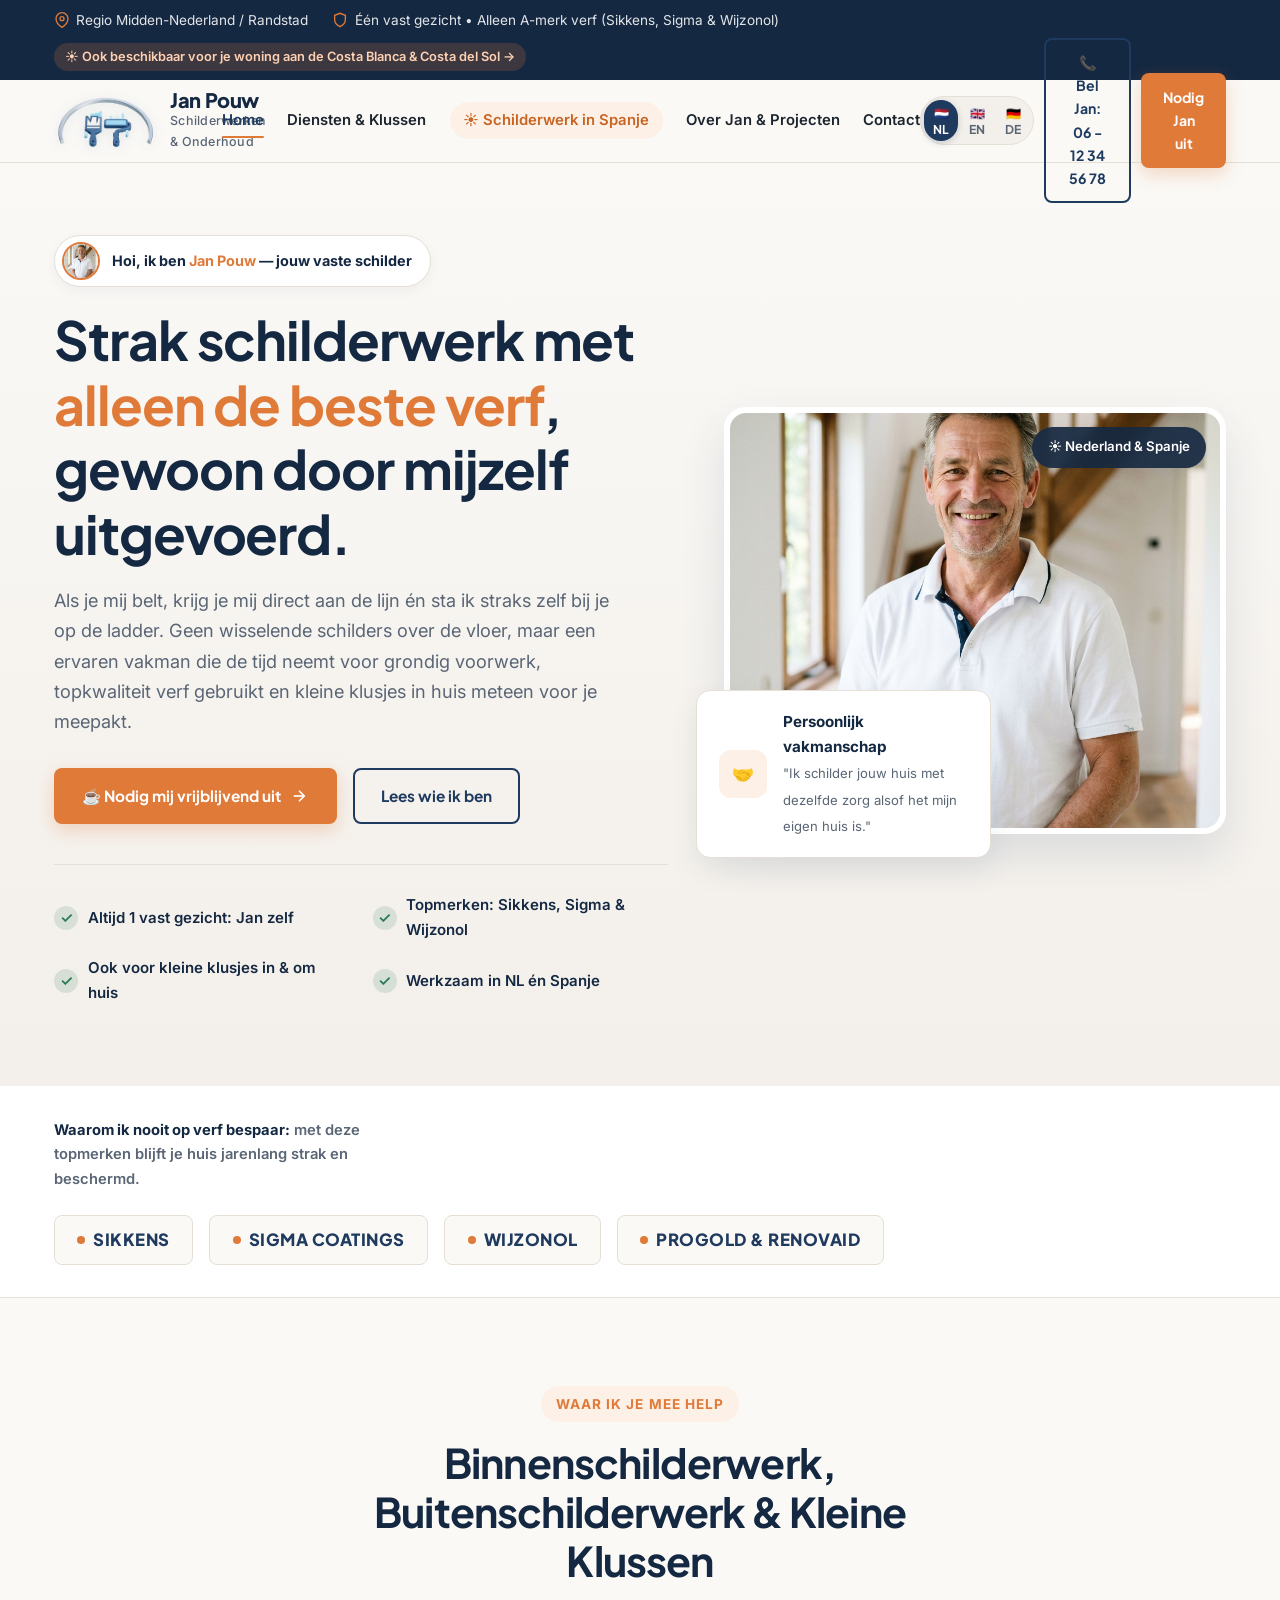
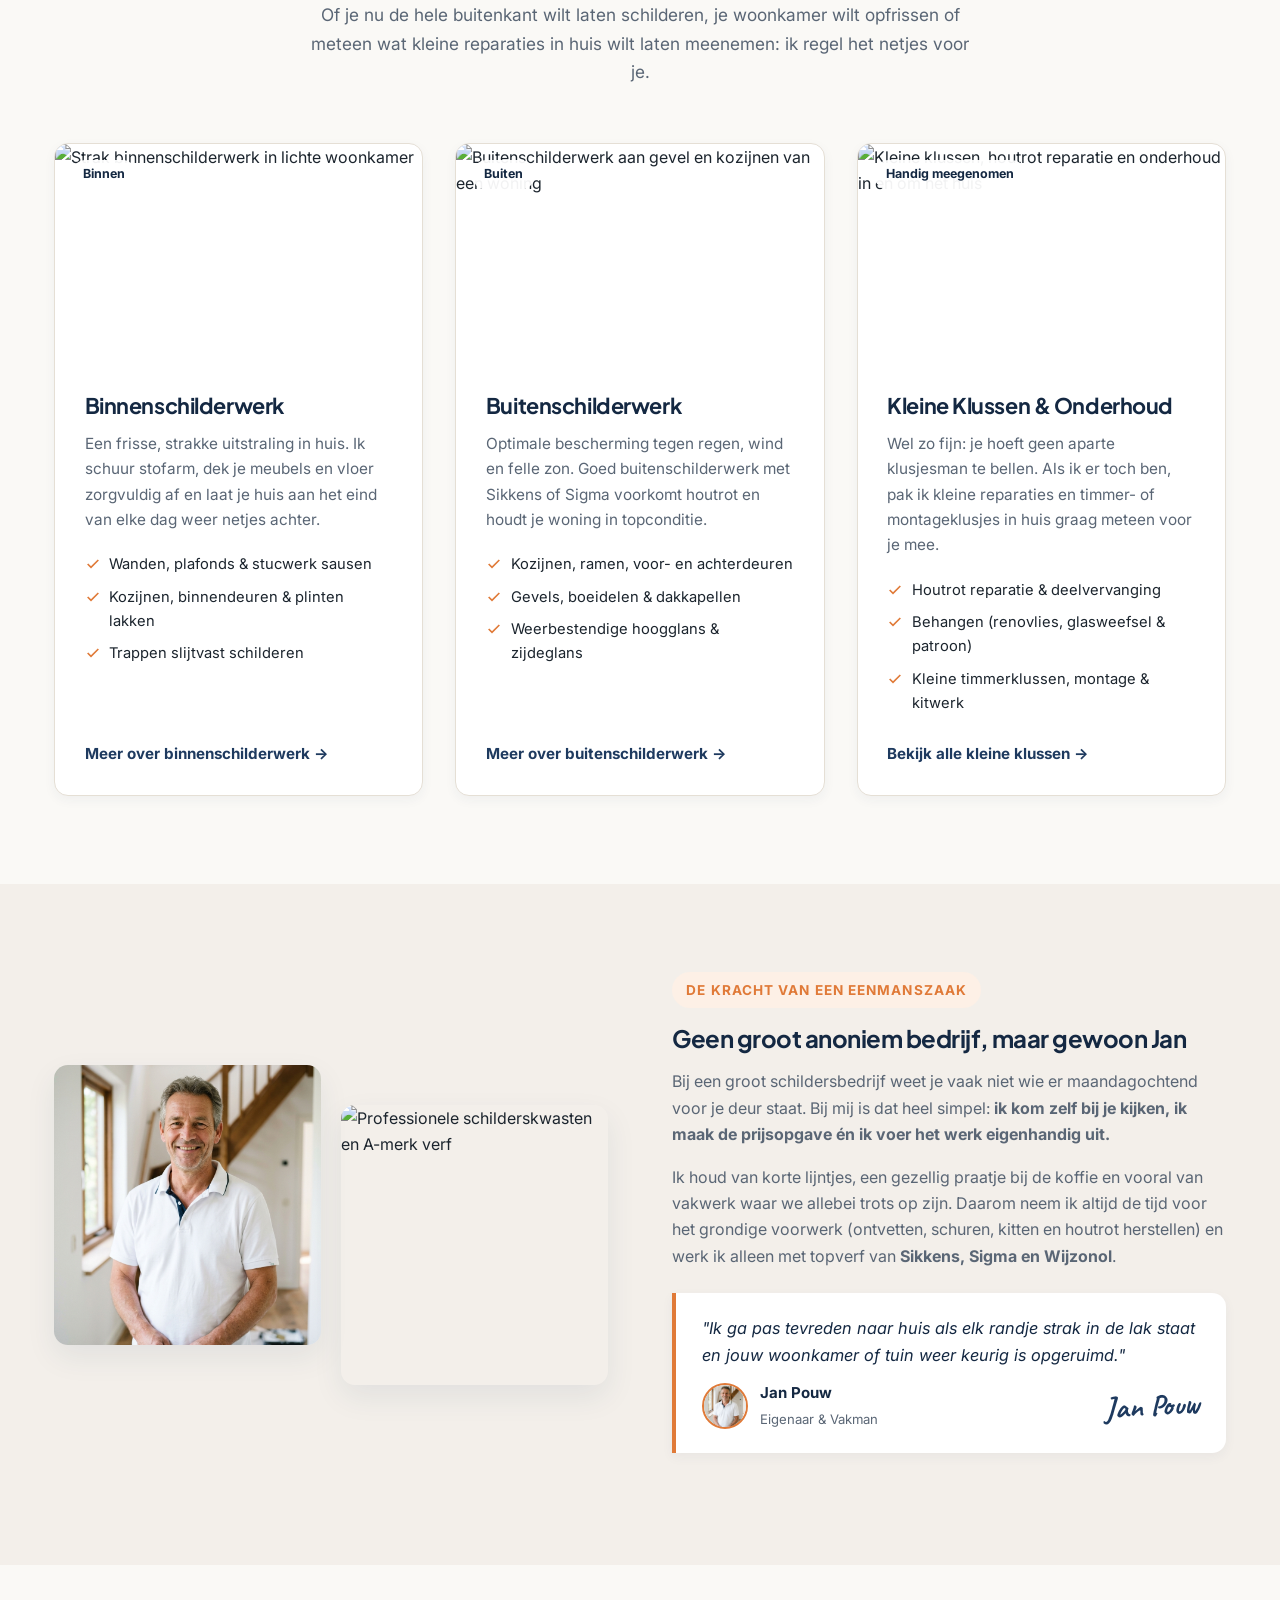
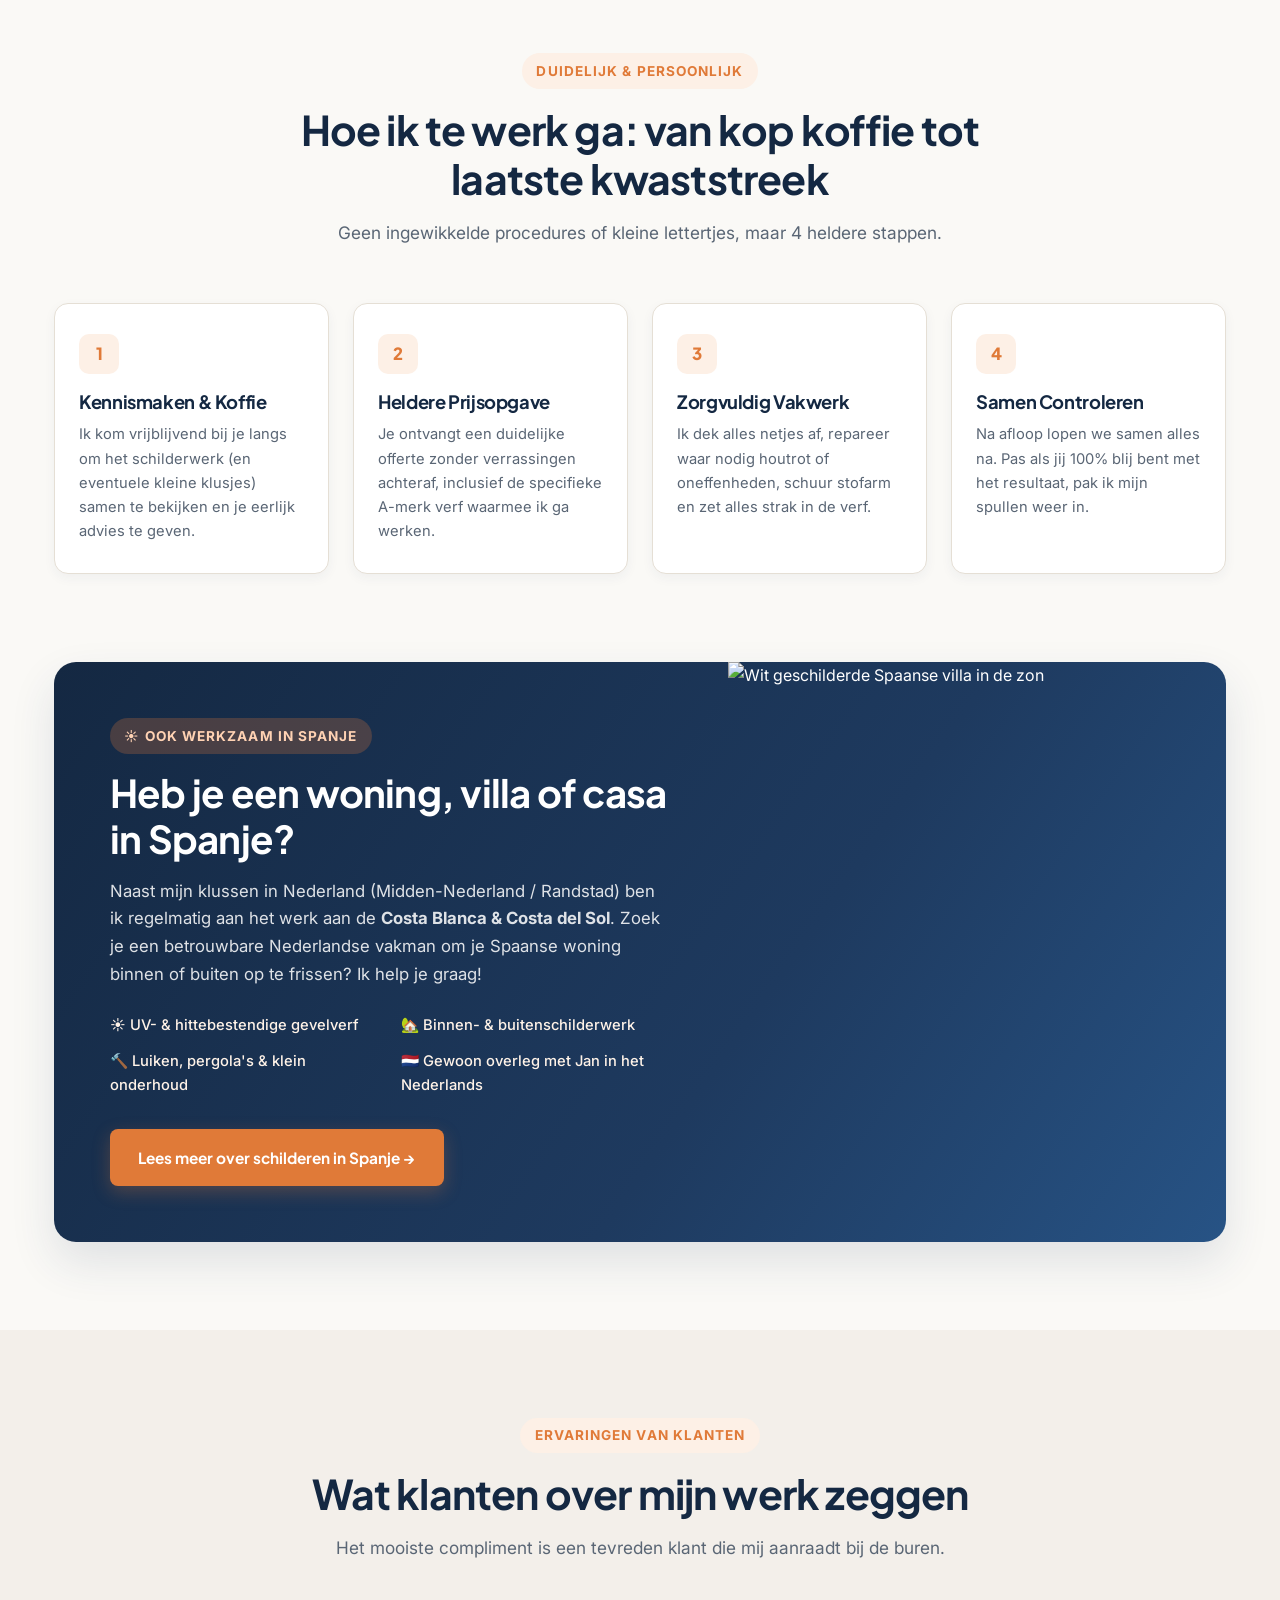
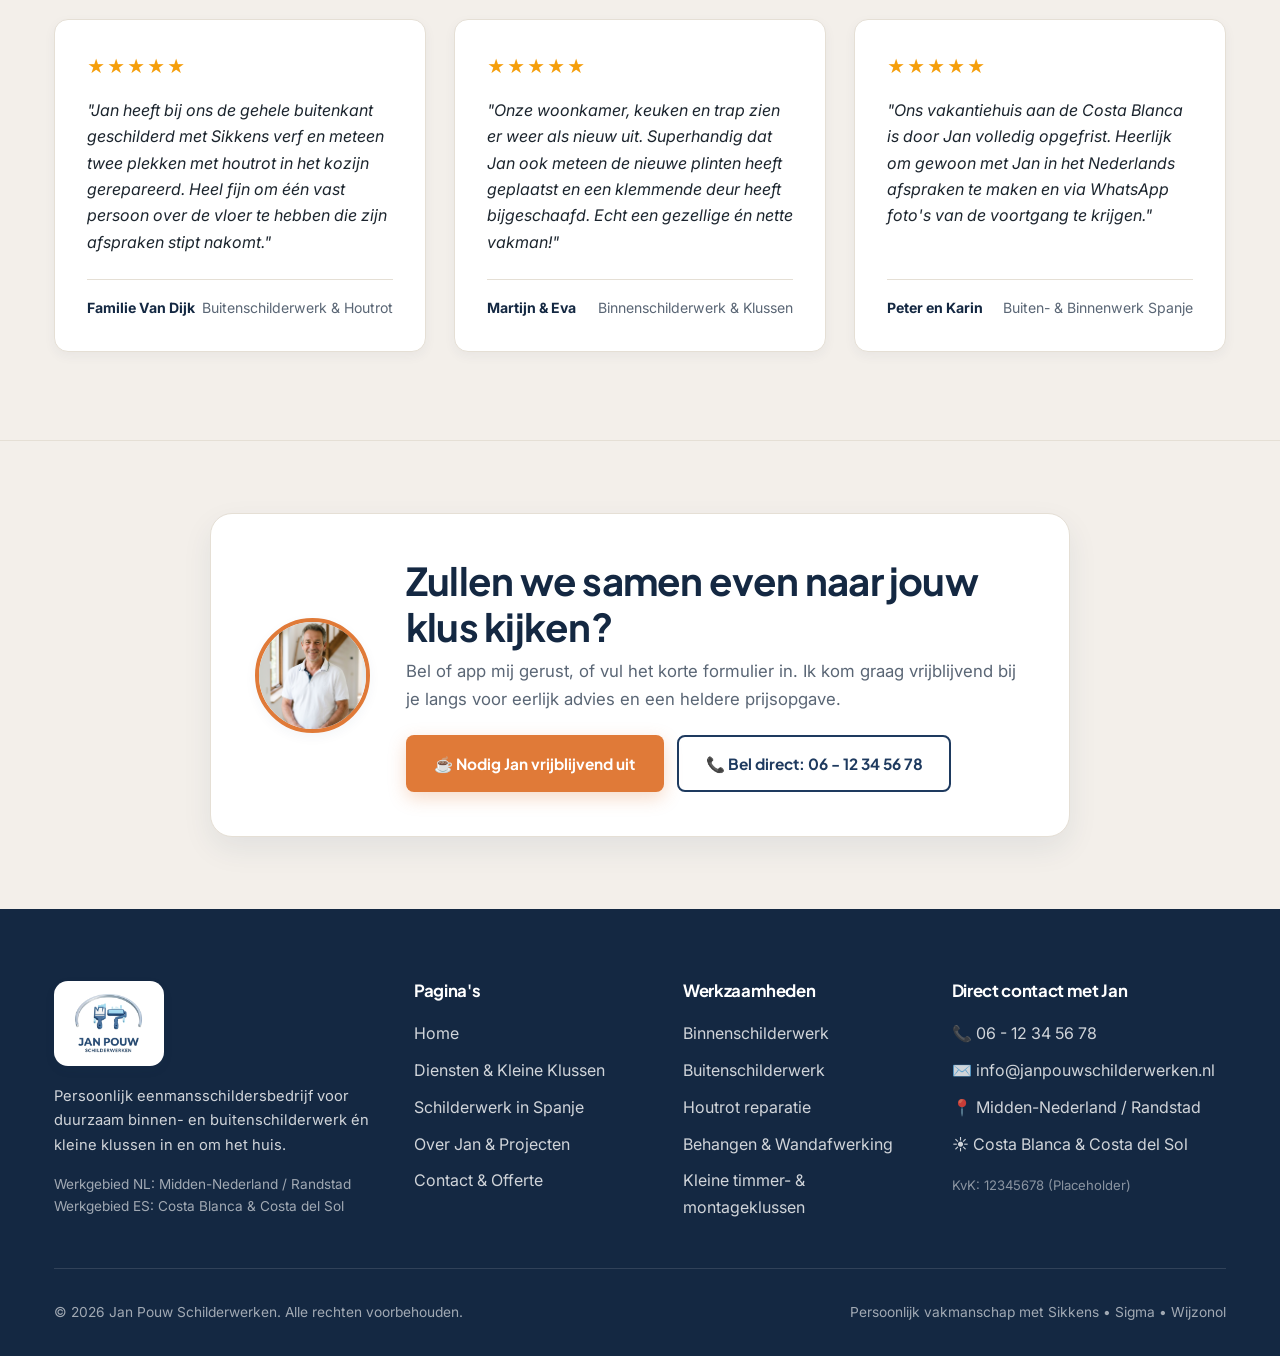
==== commit f4b8b01b: "Integrate official Jan Pouw Schilderwerken logo in header, footer and favicon" ====
--- a/index.html
+++ b/index.html
@@ -8,6 +8,7 @@
   <link rel="preconnect" href="https://fonts.googleapis.com" />
   <link rel="preconnect" href="https://fonts.gstatic.com" crossorigin />
   <link href="https://fonts.googleapis.com/css2?family=Caveat:wght@700&family=Inter:wght@400;500;600;700&family=Plus+Jakarta+Sans:wght@600;700;800&display=swap" rel="stylesheet" />
+  <link rel="icon" type="image/png" href="images/icoon_alleen.png" />
   <link rel="stylesheet" href="css/style.css" />
 </head>
 <body>
@@ -37,9 +38,7 @@
   <header class="site-header">
     <div class="container header-inner">
       <a href="index.html" class="brand">
-        <div class="brand-mark">
-          <svg width="24" height="24" viewBox="0 0 24 24" fill="none" stroke="currentColor" stroke-width="2.2" stroke-linecap="round" stroke-linejoin="round"><path d="M19 3H5a2 2 0 0 0-2 2v4a2 2 0 0 0 2 2h14a2 2 0 0 0 2-2V5a2 2 0 0 0-2-2Z"/><path d="M12 11v4a2 2 0 0 1-2 2H8a2 2 0 0 0-2 2v2"/></svg>
-        </div>
+        <img src="images/icoon_alleen.png" alt="Jan Pouw Schilderwerken Logo" class="brand-logo-img" />
         <div class="brand-text">
           <span class="brand-name">Jan Pouw</span>
           <span class="brand-sub">Schilderwerken &amp; Onderhoud</span>
@@ -403,14 +402,8 @@
     <div class="container">
       <div class="footer-grid">
         <div class="footer-col">
-          <div class="brand" style="margin-bottom: 1rem;">
-            <div class="brand-mark">
-              <svg width="22" height="22" viewBox="0 0 24 24" fill="none" stroke="currentColor" stroke-width="2.2"><path d="M19 3H5a2 2 0 0 0-2 2v4a2 2 0 0 0 2 2h14a2 2 0 0 0 2-2V5a2 2 0 0 0-2-2Z"/><path d="M12 11v4a2 2 0 0 1-2 2H8a2 2 0 0 0-2 2v2"/></svg>
-            </div>
-            <div class="brand-text">
-              <span class="brand-name" style="color: #fff;">Jan Pouw</span>
-              <span class="brand-sub" style="color: rgba(255,255,255,0.65);">Schilderwerken &amp; Onderhoud</span>
-            </div>
+          <div class="footer-logo-wrap">
+            <img src="images/logo_primair.png" alt="Jan Pouw Schilderwerken" />
           </div>
           <p style="font-size: 0.92rem; margin-bottom: 1rem;">
             Persoonlijk eenmansschildersbedrijf voor duurzaam binnen- en buitenschilderwerk én kleine klussen in en om het huis.
--- a/css/style.css
+++ b/css/style.css
@@ -201,6 +201,35 @@
   gap: 0.85rem;
 }
 
+.brand-logo-img {
+  height: 54px;
+  width: auto;
+  object-fit: contain;
+  display: block;
+  filter: drop-shadow(0 2px 6px rgba(30, 58, 95, 0.1));
+  transition: var(--transition);
+}
+
+.brand:hover .brand-logo-img {
+  transform: scale(1.04);
+}
+
+.footer-logo-wrap {
+  display: inline-flex;
+  align-items: center;
+  background: #ffffff;
+  padding: 0.65rem 1.15rem;
+  border-radius: var(--radius-md);
+  margin-bottom: 1.15rem;
+  box-shadow: var(--shadow-sm);
+}
+
+.footer-logo-wrap img {
+  height: 64px;
+  width: auto;
+  object-fit: contain;
+}
+
 .brand-mark {
   width: 46px;
   height: 46px;
@@ -250,15 +279,16 @@
 .nav-links {
   display: flex;
   align-items: center;
-  gap: 2rem;
+  gap: 1.45rem;
 }
 
 .nav-link {
   font-weight: 600;
-  font-size: 0.96rem;
+  font-size: 0.93rem;
   color: var(--text-main);
   position: relative;
   padding: 0.35rem 0;
+  white-space: nowrap;
 }
 
 .nav-link::after {
@@ -306,7 +336,54 @@
 .header-cta {
   display: flex;
   align-items: center;
-  gap: 0.85rem;
+  gap: 0.65rem;
+}
+
+.header-cta a[href^="tel:"] {
+  display: none;
+}
+
+@media (min-width: 1280px) {
+  .header-cta a[href^="tel:"] {
+    display: inline-flex;
+  }
+}
+
+/* Taalwisselaar (NL / EN / DE) */
+.lang-switcher {
+  display: inline-flex;
+  align-items: center;
+  background: var(--bg-sand);
+  border: 1px solid var(--border-color);
+  border-radius: var(--radius-pill);
+  padding: 0.2rem;
+  gap: 0.15rem;
+}
+
+.lang-btn {
+  border: none;
+  background: transparent;
+  color: var(--text-muted);
+  font-family: var(--font-heading);
+  font-weight: 700;
+  font-size: 0.76rem;
+  padding: 0.3rem 0.55rem;
+  border-radius: var(--radius-pill);
+  cursor: pointer;
+  transition: var(--transition);
+  display: inline-flex;
+  align-items: center;
+  gap: 0.25rem;
+}
+
+.lang-btn:hover {
+  color: var(--primary-dark);
+}
+
+.lang-btn.active {
+  background: var(--primary);
+  color: #fff;
+  box-shadow: 0 2px 6px rgba(30, 58, 95, 0.2);
 }
 
 /* Knoppen */
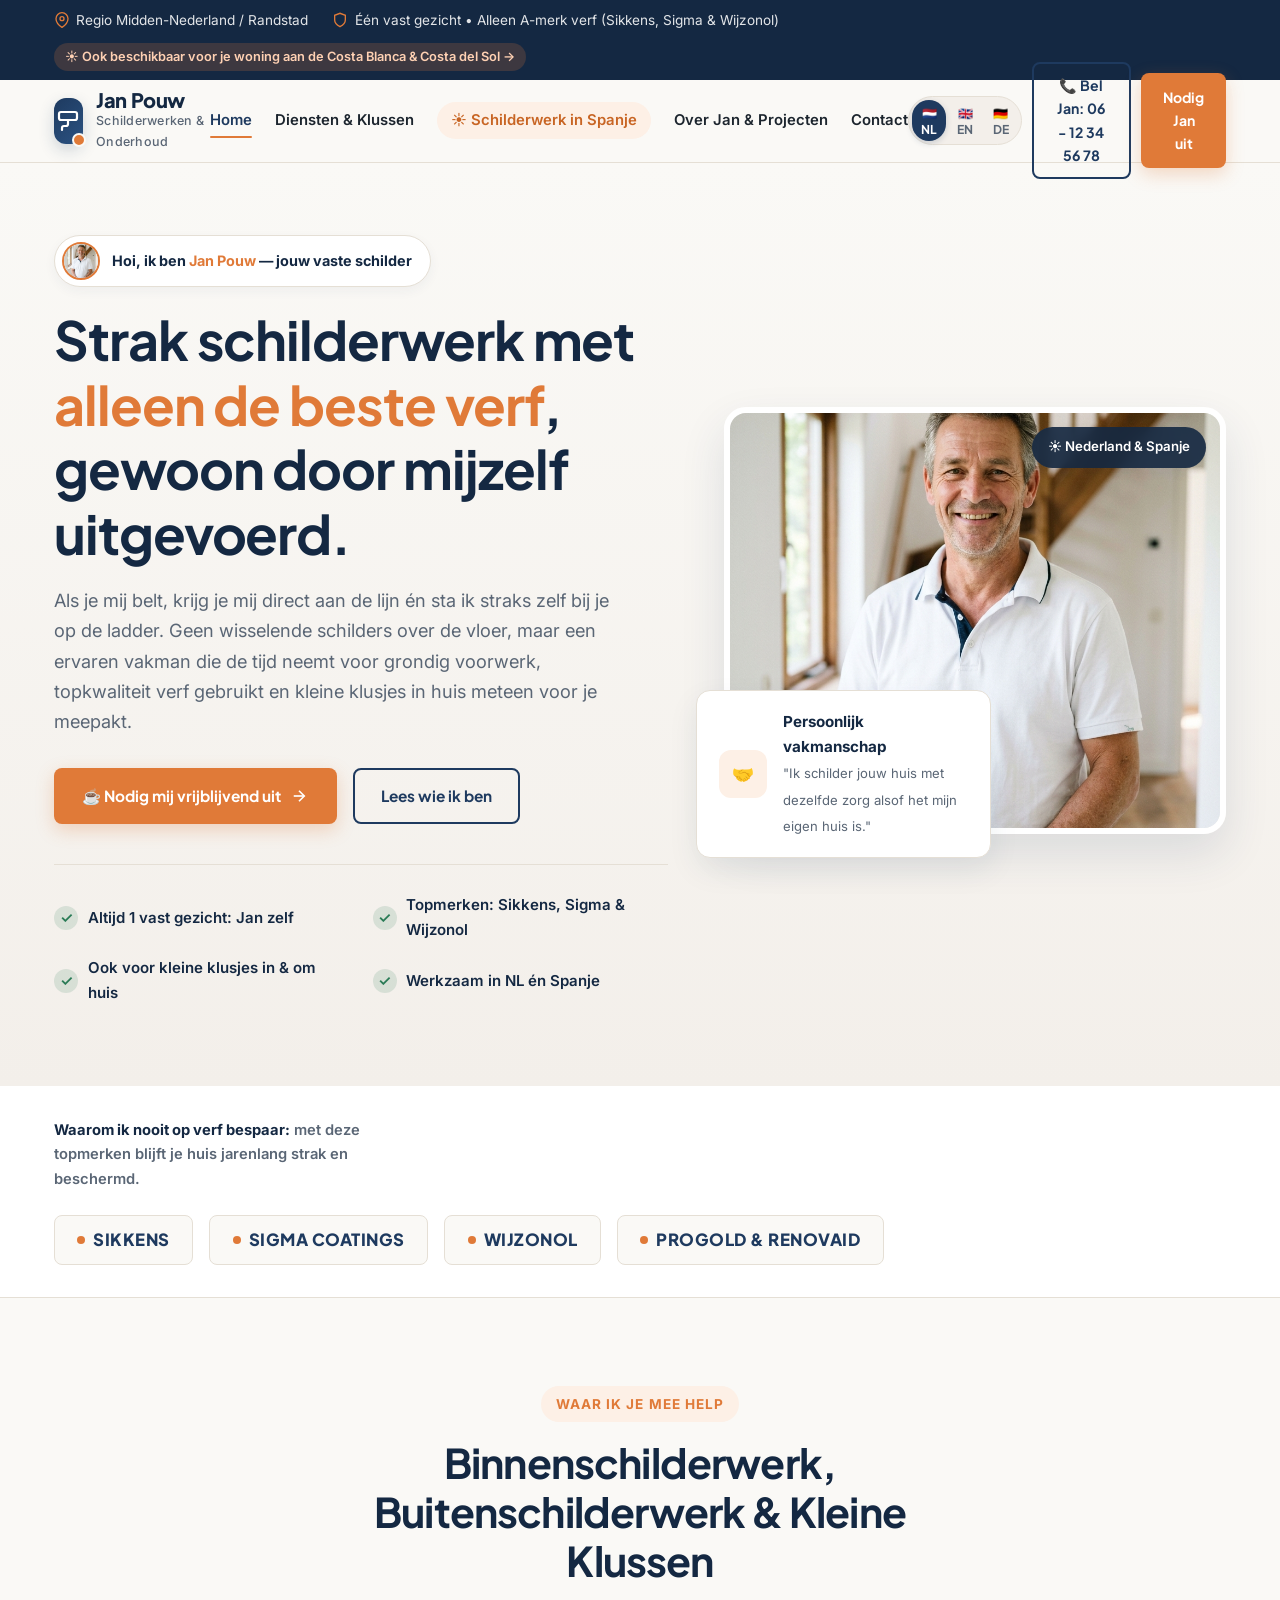
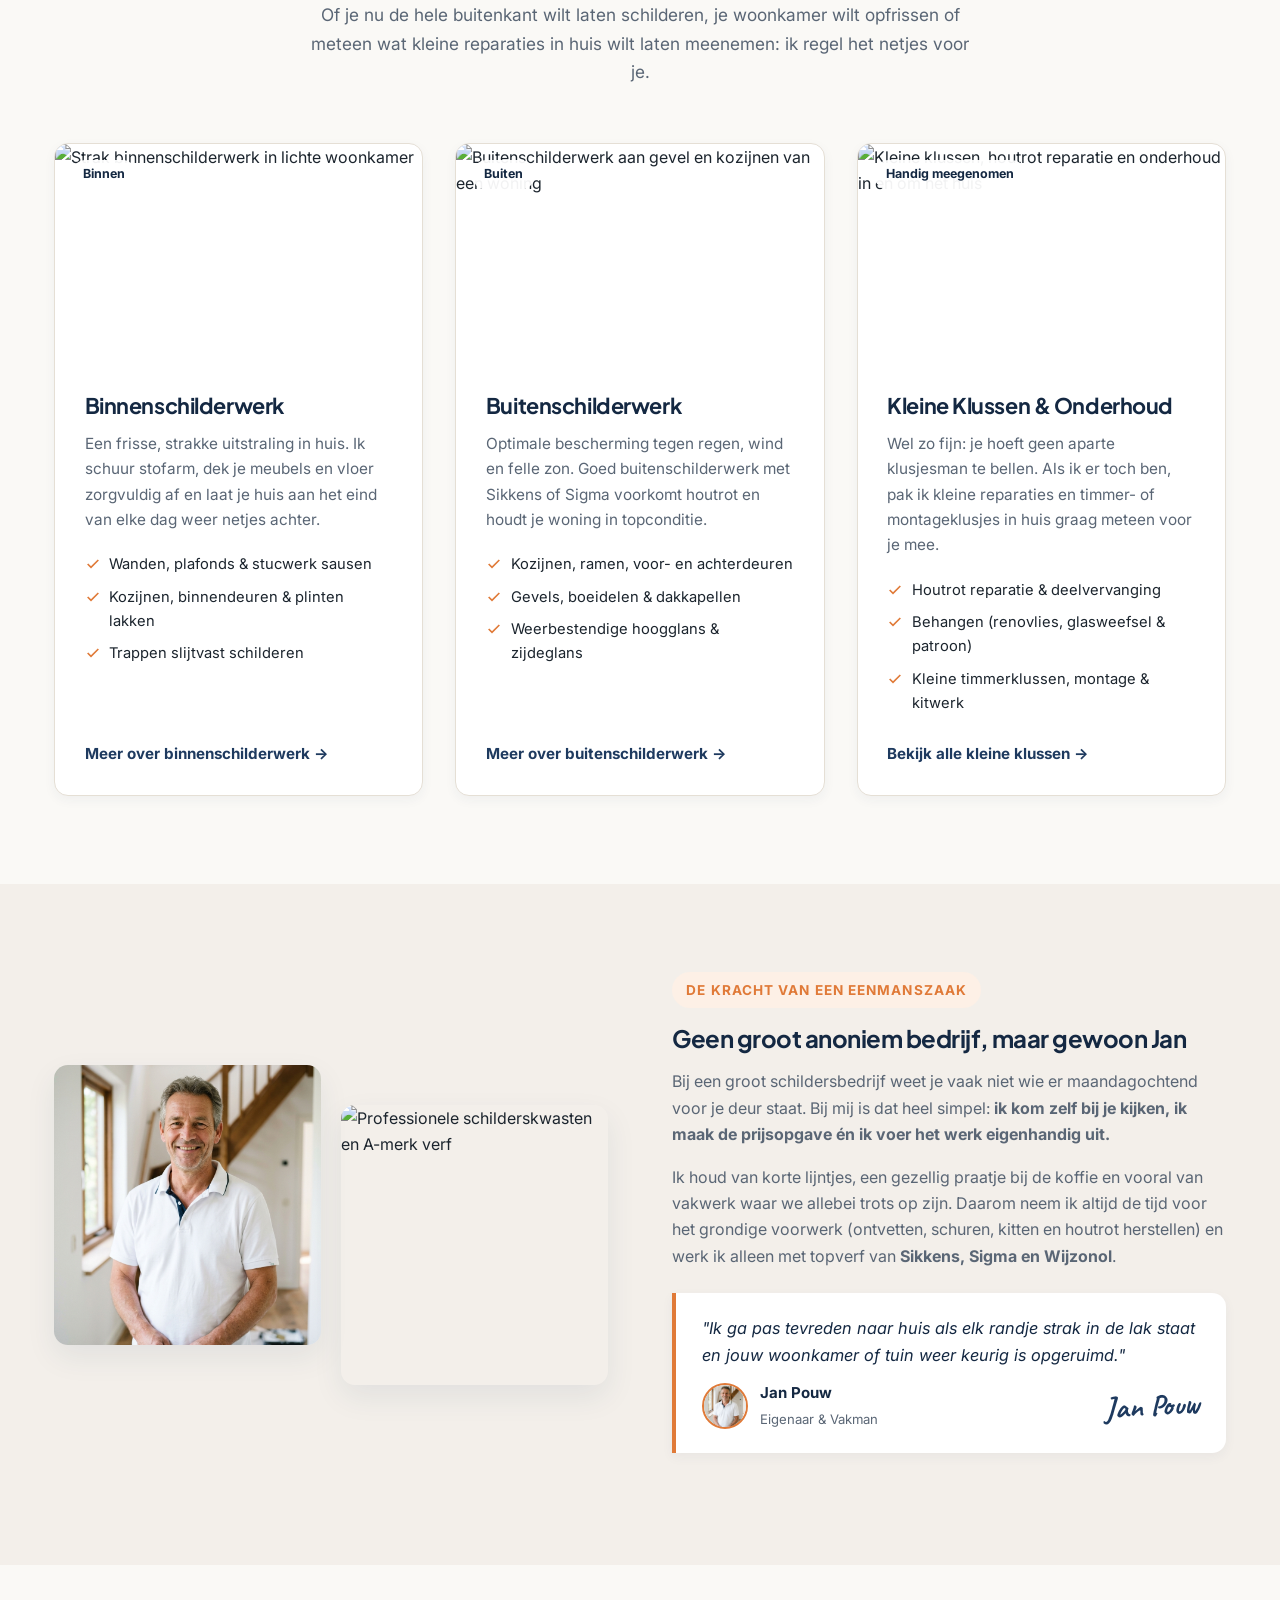
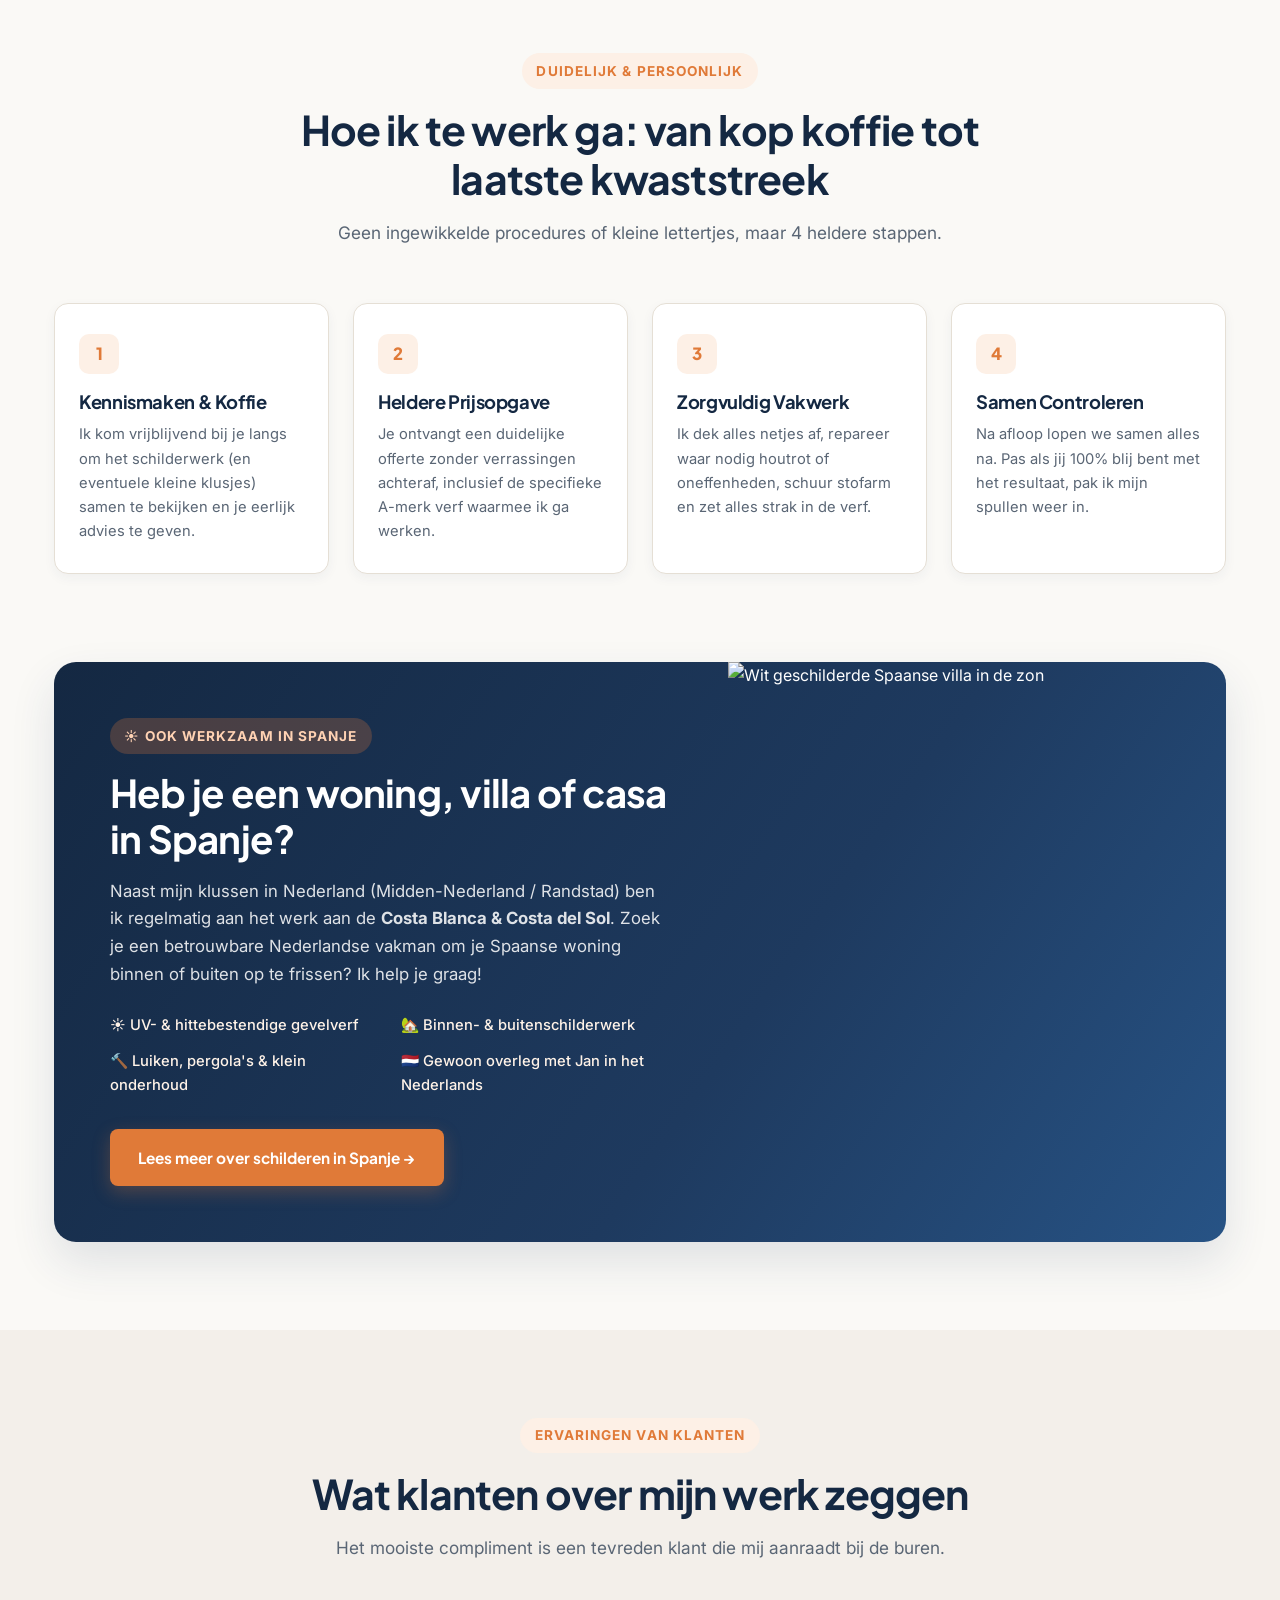
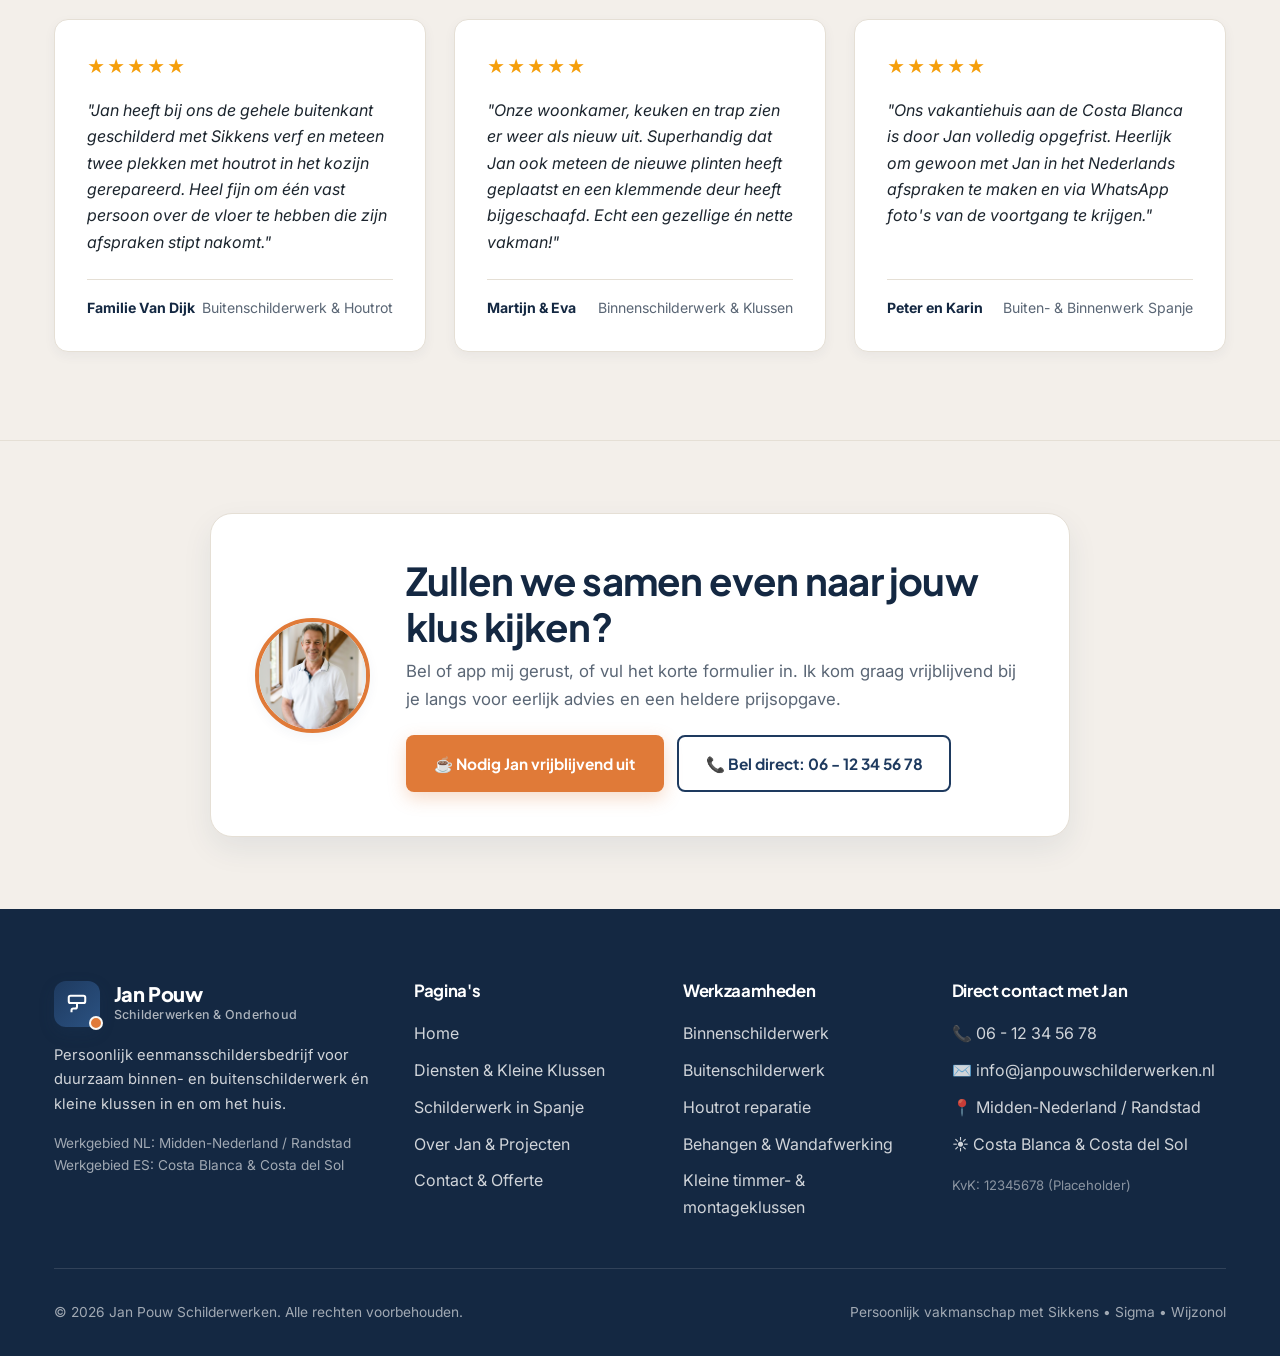
==== commit 486e1faf: "Restore original SVG brand mark logo in header and footer" ====
--- a/index.html
+++ b/index.html
@@ -8,7 +8,6 @@
   <link rel="preconnect" href="https://fonts.googleapis.com" />
   <link rel="preconnect" href="https://fonts.gstatic.com" crossorigin />
   <link href="https://fonts.googleapis.com/css2?family=Caveat:wght@700&family=Inter:wght@400;500;600;700&family=Plus+Jakarta+Sans:wght@600;700;800&display=swap" rel="stylesheet" />
-  <link rel="icon" type="image/png" href="images/icoon_alleen.png" />
   <link rel="stylesheet" href="css/style.css" />
 </head>
 <body>
@@ -38,7 +37,9 @@
   <header class="site-header">
     <div class="container header-inner">
       <a href="index.html" class="brand">
-        <img src="images/icoon_alleen.png" alt="Jan Pouw Schilderwerken Logo" class="brand-logo-img" />
+        <div class="brand-mark">
+          <svg width="24" height="24" viewBox="0 0 24 24" fill="none" stroke="currentColor" stroke-width="2.2" stroke-linecap="round" stroke-linejoin="round"><path d="M19 3H5a2 2 0 0 0-2 2v4a2 2 0 0 0 2 2h14a2 2 0 0 0 2-2V5a2 2 0 0 0-2-2Z"/><path d="M12 11v4a2 2 0 0 1-2 2H8a2 2 0 0 0-2 2v2"/></svg>
+        </div>
         <div class="brand-text">
           <span class="brand-name">Jan Pouw</span>
           <span class="brand-sub">Schilderwerken &amp; Onderhoud</span>
@@ -402,8 +403,14 @@
     <div class="container">
       <div class="footer-grid">
         <div class="footer-col">
-          <div class="footer-logo-wrap">
-            <img src="images/logo_primair.png" alt="Jan Pouw Schilderwerken" />
+          <div class="brand" style="margin-bottom: 1rem;">
+            <div class="brand-mark">
+              <svg width="22" height="22" viewBox="0 0 24 24" fill="none" stroke="currentColor" stroke-width="2.2"><path d="M19 3H5a2 2 0 0 0-2 2v4a2 2 0 0 0 2 2h14a2 2 0 0 0 2-2V5a2 2 0 0 0-2-2Z"/><path d="M12 11v4a2 2 0 0 1-2 2H8a2 2 0 0 0-2 2v2"/></svg>
+            </div>
+            <div class="brand-text">
+              <span class="brand-name" style="color: #fff;">Jan Pouw</span>
+              <span class="brand-sub" style="color: rgba(255,255,255,0.65);">Schilderwerken &amp; Onderhoud</span>
+            </div>
           </div>
           <p style="font-size: 0.92rem; margin-bottom: 1rem;">
             Persoonlijk eenmansschildersbedrijf voor duurzaam binnen- en buitenschilderwerk én kleine klussen in en om het huis.
--- a/css/style.css
+++ b/css/style.css
@@ -199,35 +199,6 @@
   display: flex;
   align-items: center;
   gap: 0.85rem;
-}
-
-.brand-logo-img {
-  height: 54px;
-  width: auto;
-  object-fit: contain;
-  display: block;
-  filter: drop-shadow(0 2px 6px rgba(30, 58, 95, 0.1));
-  transition: var(--transition);
-}
-
-.brand:hover .brand-logo-img {
-  transform: scale(1.04);
-}
-
-.footer-logo-wrap {
-  display: inline-flex;
-  align-items: center;
-  background: #ffffff;
-  padding: 0.65rem 1.15rem;
-  border-radius: var(--radius-md);
-  margin-bottom: 1.15rem;
-  box-shadow: var(--shadow-sm);
-}
-
-.footer-logo-wrap img {
-  height: 64px;
-  width: auto;
-  object-fit: contain;
 }
 
 .brand-mark {
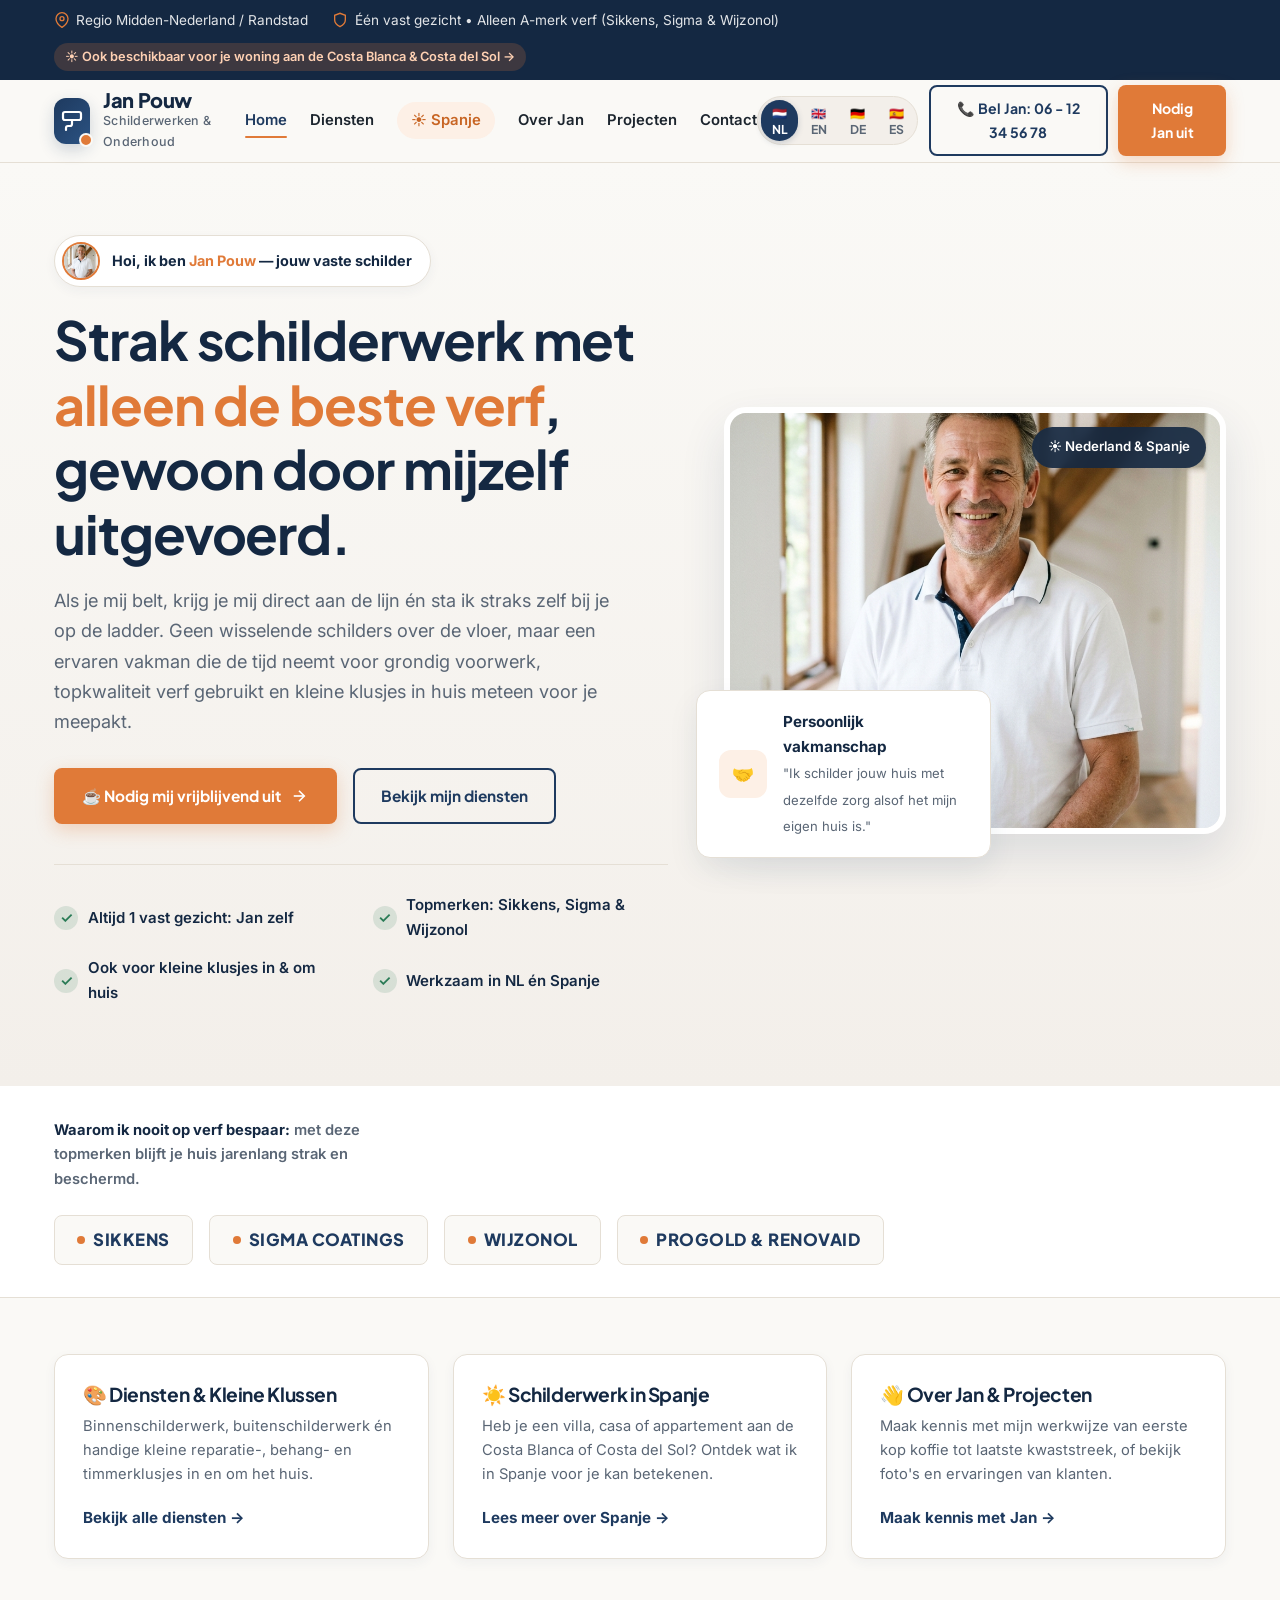
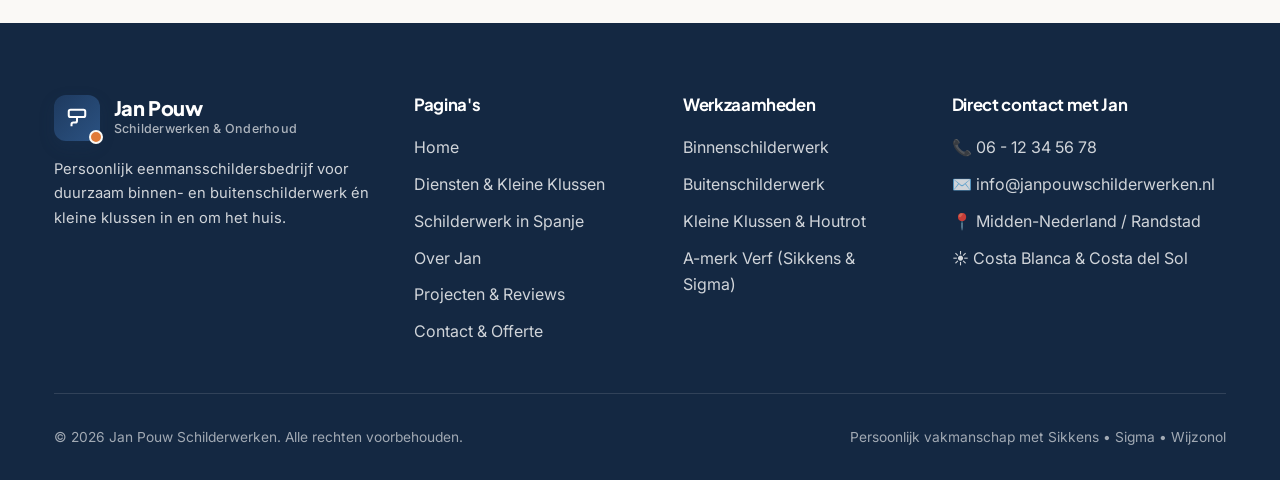
==== commit a0c42282: "Split website into 6 short standalone pages with interactive service tabs" ====
--- a/index.html
+++ b/index.html
@@ -33,7 +33,7 @@
     </div>
   </div>
 
-  <!-- Navigatie -->
+  <!-- Navigatie (6 losse pagina's) -->
   <header class="site-header">
     <div class="container header-inner">
       <a href="index.html" class="brand">
@@ -48,9 +48,10 @@
 
       <nav class="nav-links" aria-label="Hoofdnavigatie">
         <a href="index.html" class="nav-link active">Home</a>
-        <a href="diensten.html" class="nav-link">Diensten &amp; Klussen</a>
-        <a href="spanje.html" class="nav-link nav-link-spain">☀️ Schilderwerk in Spanje</a>
-        <a href="over-jan.html" class="nav-link">Over Jan &amp; Projecten</a>
+        <a href="diensten.html" class="nav-link">Diensten</a>
+        <a href="spanje.html" class="nav-link nav-link-spain">☀️ Spanje</a>
+        <a href="over-jan.html" class="nav-link">Over Jan</a>
+        <a href="projecten.html" class="nav-link">Projecten</a>
         <a href="contact.html" class="nav-link">Contact</a>
       </nav>
 
@@ -84,7 +85,7 @@
             ☕ Nodig mij vrijblijvend uit
             <svg width="18" height="18" viewBox="0 0 24 24" fill="none" stroke="currentColor" stroke-width="2.2"><line x1="5" y1="12" x2="19" y2="12"/><polyline points="12 5 19 12 12 19"/></svg>
           </a>
-          <a href="over-jan.html" class="btn btn-outline">Lees wie ik ben</a>
+          <a href="diensten.html" class="btn btn-outline">Bekijk mijn diensten</a>
         </div>
 
         <div class="hero-usps">
@@ -140,259 +141,32 @@
     </div>
   </section>
 
-  <!-- Diensten Overzicht -->
-  <section class="section">
+  <!-- Compacte Wegwijzer naar de losse pagina's -->
+  <section class="section" style="padding: 3.5rem 0 4rem;">
     <div class="container">
-      <div class="section-header">
-        <span class="eyebrow">Waar ik je mee help</span>
-        <h2>Binnenschilderwerk, Buitenschilderwerk &amp; Kleine Klussen</h2>
-        <p>Of je nu de hele buitenkant wilt laten schilderen, je woonkamer wilt opfrissen of meteen wat kleine reparaties in huis wilt laten meenemen: ik regel het netjes voor je.</p>
-      </div>
-
-      <div class="services-grid">
-        <!-- Dienst 1 -->
-        <article class="service-card">
-          <div class="service-card-img">
-            <img src="https://images.unsplash.com/photo-1562259949-e8e7689d7828?auto=format&fit=crop&w=800&q=80" alt="Strak binnenschilderwerk in lichte woonkamer" />
-            <span class="service-tag">Binnen</span>
-          </div>
-          <div class="service-card-body">
-            <h3>Binnenschilderwerk</h3>
-            <p>Een frisse, strakke uitstraling in huis. Ik schuur stofarm, dek je meubels en vloer zorgvuldig af en laat je huis aan het eind van elke dag weer netjes achter.</p>
-            <ul class="check-list">
-              <li>
-                <svg width="16" height="16" viewBox="0 0 24 24" fill="none" stroke="currentColor" stroke-width="2.5"><polyline points="20 6 9 17 4 12"/></svg>
-                Wanden, plafonds &amp; stucwerk sausen
-              </li>
-              <li>
-                <svg width="16" height="16" viewBox="0 0 24 24" fill="none" stroke="currentColor" stroke-width="2.5"><polyline points="20 6 9 17 4 12"/></svg>
-                Kozijnen, binnendeuren &amp; plinten lakken
-              </li>
-              <li>
-                <svg width="16" height="16" viewBox="0 0 24 24" fill="none" stroke="currentColor" stroke-width="2.5"><polyline points="20 6 9 17 4 12"/></svg>
-                Trappen slijtvast schilderen
-              </li>
-            </ul>
-            <a href="diensten.html#binnen" class="service-card-link">Meer over binnenschilderwerk &rarr;</a>
-          </div>
-        </article>
-
-        <!-- Dienst 2 -->
-        <article class="service-card">
-          <div class="service-card-img">
-            <img src="https://images.unsplash.com/photo-1600585154340-be6161a56a0c?auto=format&fit=crop&w=800&q=80" alt="Buitenschilderwerk aan gevel en kozijnen van een woning" />
-            <span class="service-tag">Buiten</span>
-          </div>
-          <div class="service-card-body">
-            <h3>Buitenschilderwerk</h3>
-            <p>Optimale bescherming tegen regen, wind en felle zon. Goed buitenschilderwerk met Sikkens of Sigma voorkomt houtrot en houdt je woning in topconditie.</p>
-            <ul class="check-list">
-              <li>
-                <svg width="16" height="16" viewBox="0 0 24 24" fill="none" stroke="currentColor" stroke-width="2.5"><polyline points="20 6 9 17 4 12"/></svg>
-                Kozijnen, ramen, voor- en achterdeuren
-              </li>
-              <li>
-                <svg width="16" height="16" viewBox="0 0 24 24" fill="none" stroke="currentColor" stroke-width="2.5"><polyline points="20 6 9 17 4 12"/></svg>
-                Gevels, boeidelen &amp; dakkapellen
-              </li>
-              <li>
-                <svg width="16" height="16" viewBox="0 0 24 24" fill="none" stroke="currentColor" stroke-width="2.5"><polyline points="20 6 9 17 4 12"/></svg>
-                Weerbestendige hoogglans &amp; zijdeglans
-              </li>
-            </ul>
-            <a href="diensten.html#buiten" class="service-card-link">Meer over buitenschilderwerk &rarr;</a>
-          </div>
-        </article>
-
-        <!-- Dienst 3 -->
-        <article class="service-card">
-          <div class="service-card-img">
-            <img src="https://images.unsplash.com/photo-1581578731548-c64695cc6952?auto=format&fit=crop&w=800&q=80" alt="Kleine klussen, houtrot reparatie en onderhoud in en om het huis" />
-            <span class="service-tag">Handig meegenomen</span>
-          </div>
-          <div class="service-card-body">
-            <h3>Kleine Klussen &amp; Onderhoud</h3>
-            <p>Wel zo fijn: je hoeft geen aparte klusjesman te bellen. Als ik er toch ben, pak ik kleine reparaties en timmer- of montageklusjes in huis graag meteen voor je mee.</p>
-            <ul class="check-list">
-              <li>
-                <svg width="16" height="16" viewBox="0 0 24 24" fill="none" stroke="currentColor" stroke-width="2.5"><polyline points="20 6 9 17 4 12"/></svg>
-                Houtrot reparatie &amp; deelvervanging
-              </li>
-              <li>
-                <svg width="16" height="16" viewBox="0 0 24 24" fill="none" stroke="currentColor" stroke-width="2.5"><polyline points="20 6 9 17 4 12"/></svg>
-                Behangen (renovlies, glasweefsel &amp; patroon)
-              </li>
-              <li>
-                <svg width="16" height="16" viewBox="0 0 24 24" fill="none" stroke="currentColor" stroke-width="2.5"><polyline points="20 6 9 17 4 12"/></svg>
-                Kleine timmerklussen, montage &amp; kitwerk
-              </li>
-            </ul>
-            <a href="diensten.html#klussen" class="service-card-link">Bekijk alle kleine klussen &rarr;</a>
-          </div>
-        </article>
-      </div>
-    </div>
-  </section>
-
-  <!-- Persoonlijk Verhaal van Jan -->
-  <section class="section section-sand">
-    <div class="container split-grid">
-      <div class="image-collage">
-        <img src="images/jan-portret.jpg" alt="Jan Pouw schilder" />
-        <img src="https://images.unsplash.com/photo-1595844730298-b960ff98fee0?auto=format&fit=crop&w=700&q=80" alt="Professionele schilderskwasten en A-merk verf" />
-      </div>
-
-      <div>
-        <span class="eyebrow">De kracht van een eenmanszaak</span>
-        <h2>Geen groot anoniem bedrijf, maar gewoon Jan</h2>
-        <p style="margin: 1rem 0; color: var(--text-muted);">
-          Bij een groot schildersbedrijf weet je vaak niet wie er maandagochtend voor je deur staat. Bij mij is dat heel simpel: <strong>ik kom zelf bij je kijken, ik maak de prijsopgave én ik voer het werk eigenhandig uit.</strong>
-        </p>
-        <p style="color: var(--text-muted);">
-          Ik houd van korte lijntjes, een gezellig praatje bij de koffie en vooral van vakwerk waar we allebei trots op zijn. Daarom neem ik altijd de tijd voor het grondige voorwerk (ontvetten, schuren, kitten en houtrot herstellen) en werk ik alleen met topverf van <strong>Sikkens, Sigma en Wijzonol</strong>.
-        </p>
-
-        <div class="jan-quote-box">
-          <p>"Ik ga pas tevreden naar huis als elk randje strak in de lak staat en jouw woonkamer of tuin weer keurig is opgeruimd."</p>
-          <div class="jan-signature-row">
-            <div class="jan-signature-author">
-              <img src="images/jan-portret.jpg" alt="Jan Pouw" />
-              <div>
-                <strong>Jan Pouw</strong>
-                <span>Eigenaar &amp; Vakman</span>
-              </div>
-            </div>
-            <span class="jan-handwriting">Jan Pouw</span>
-          </div>
-        </div>
-      </div>
-    </div>
-  </section>
-
-  <!-- Hoe Jan werkt (4 stappen) -->
-  <section class="section">
-    <div class="container">
-      <div class="section-header">
-        <span class="eyebrow">Duidelijk &amp; Persoonlijk</span>
-        <h2>Hoe ik te werk ga: van kop koffie tot laatste kwaststreek</h2>
-        <p>Geen ingewikkelde procedures of kleine lettertjes, maar 4 heldere stappen.</p>
-      </div>
-
-      <div class="steps-grid">
-        <div class="step-card">
-          <div class="step-number">1</div>
-          <h3>Kennismaken &amp; Koffie</h3>
-          <p>Ik kom vrijblijvend bij je langs om het schilderwerk (en eventuele kleine klusjes) samen te bekijken en je eerlijk advies te geven.</p>
-        </div>
-
-        <div class="step-card">
-          <div class="step-number">2</div>
-          <h3>Heldere Prijsopgave</h3>
-          <p>Je ontvangt een duidelijke offerte zonder verrassingen achteraf, inclusief de specifieke A-merk verf waarmee ik ga werken.</p>
-        </div>
-
-        <div class="step-card">
-          <div class="step-number">3</div>
-          <h3>Zorgvuldig Vakwerk</h3>
-          <p>Ik dek alles netjes af, repareer waar nodig houtrot of oneffenheden, schuur stofarm en zet alles strak in de verf.</p>
-        </div>
-
-        <div class="step-card">
-          <div class="step-number">4</div>
-          <h3>Samen Controleren</h3>
-          <p>Na afloop lopen we samen alles na. Pas als jij 100% blij bent met het resultaat, pak ik mijn spullen weer in.</p>
-        </div>
-      </div>
-    </div>
-  </section>
-
-  <!-- Spanje Highlight Banner -->
-  <section class="section" style="padding-top: 0;">
-    <div class="container">
-      <div class="spain-banner">
-        <div class="spain-banner-content">
-          <span class="eyebrow" style="background: rgba(224,122,56,0.25); color: #FFD2B3; width: fit-content;">☀️ Ook werkzaam in Spanje</span>
-          <h2>Heb je een woning, villa of casa in Spanje?</h2>
-          <p>
-            Naast mijn klussen in Nederland (Midden-Nederland / Randstad) ben ik regelmatig aan het werk aan de <strong>Costa Blanca &amp; Costa del Sol</strong>. Zoek je een betrouwbare Nederlandse vakman om je Spaanse woning binnen of buiten op te frissen? Ik help je graag!
-          </p>
-          <div class="spain-highlights">
-            <div class="spain-highlight-item">☀️ UV- &amp; hittebestendige gevelverf</div>
-            <div class="spain-highlight-item">🏡 Binnen- &amp; buitenschilderwerk</div>
-            <div class="spain-highlight-item">🔨 Luiken, pergola's &amp; klein onderhoud</div>
-            <div class="spain-highlight-item">🇳🇱 Gewoon overleg met Jan in het Nederlands</div>
-          </div>
-          <div>
-            <a href="spanje.html" class="btn btn-primary">Lees meer over schilderen in Spanje &rarr;</a>
-          </div>
-        </div>
-        <div class="spain-banner-image">
-          <img src="https://images.unsplash.com/photo-1512917774080-9991f1c4c750?auto=format&fit=crop&w=900&q=80" alt="Wit geschilderde Spaanse villa in de zon" />
-        </div>
-      </div>
-    </div>
-  </section>
-
-  <!-- Klantbeoordelingen -->
-  <section class="section section-sand">
-    <div class="container">
-      <div class="section-header">
-        <span class="eyebrow">Ervaringen van klanten</span>
-        <h2>Wat klanten over mijn werk zeggen</h2>
-        <p>Het mooiste compliment is een tevreden klant die mij aanraadt bij de buren.</p>
-      </div>
-
-      <div class="reviews-grid">
-        <div class="review-card">
-          <div class="review-stars">★★★★★</div>
-          <p class="review-text">
-            "Jan heeft bij ons de gehele buitenkant geschilderd met Sikkens verf en meteen twee plekken met houtrot in het kozijn gerepareerd. Heel fijn om één vast persoon over de vloer te hebben die zijn afspraken stipt nakomt."
-          </p>
-          <div class="review-author">
-            <strong>Familie Van Dijk</strong>
-            <span class="review-location">Buitenschilderwerk &amp; Houtrot</span>
-          </div>
-        </div>
-
-        <div class="review-card">
-          <div class="review-stars">★★★★★</div>
-          <p class="review-text">
-            "Onze woonkamer, keuken en trap zien er weer als nieuw uit. Superhandig dat Jan ook meteen de nieuwe plinten heeft geplaatst en een klemmende deur heeft bijgeschaafd. Echt een gezellige én nette vakman!"
-          </p>
-          <div class="review-author">
-            <strong>Martijn &amp; Eva</strong>
-            <span class="review-location">Binnenschilderwerk &amp; Klussen</span>
-          </div>
-        </div>
-
-        <div class="review-card">
-          <div class="review-stars">★★★★★</div>
-          <p class="review-text">
-            "Ons vakantiehuis aan de Costa Blanca is door Jan volledig opgefrist. Heerlijk om gewoon met Jan in het Nederlands afspraken te maken en via WhatsApp foto's van de voortgang te krijgen."
-          </p>
-          <div class="review-author">
-            <strong>Peter en Karin</strong>
-            <span class="review-location">Buiten- &amp; Binnenwerk Spanje</span>
-          </div>
-        </div>
-      </div>
-    </div>
-  </section>
-
-  <!-- Persoonlijke CTA Strip met Jan's portret -->
-  <section class="cta-strip">
-    <div class="container">
-      <div class="personal-cta-card">
-        <img src="images/jan-portret.jpg" alt="Jan Pouw" class="personal-cta-avatar" />
-        <div>
-          <h2 style="margin-bottom: 0.5rem;">Zullen we samen even naar jouw klus kijken?</h2>
-          <p style="margin: 0 0 1.35rem; max-width: 100%;">
-            Bel of app mij gerust, of vul het korte formulier in. Ik kom graag vrijblijvend bij je langs voor eerlijk advies en een heldere prijsopgave.
-          </p>
-          <div style="display: flex; gap: 0.85rem; flex-wrap: wrap;">
-            <a href="contact.html" class="btn btn-primary">☕ Nodig Jan vrijblijvend uit</a>
-            <a href="tel:+31612345678" class="btn btn-outline">📞 Bel direct: 06 - 12 34 56 78</a>
-          </div>
+      <div class="quick-nav-grid">
+        <div class="quick-nav-card">
+          <div>
+            <h3>🎨 Diensten &amp; Kleine Klussen</h3>
+            <p>Binnenschilderwerk, buitenschilderwerk én handige kleine reparatie-, behang- en timmerklusjes in en om het huis.</p>
+          </div>
+          <a href="diensten.html" class="service-card-link">Bekijk alle diensten &rarr;</a>
+        </div>
+
+        <div class="quick-nav-card">
+          <div>
+            <h3>☀️ Schilderwerk in Spanje</h3>
+            <p>Heb je een villa, casa of appartement aan de Costa Blanca of Costa del Sol? Ontdek wat ik in Spanje voor je kan betekenen.</p>
+          </div>
+          <a href="spanje.html" class="service-card-link">Lees meer over Spanje &rarr;</a>
+        </div>
+
+        <div class="quick-nav-card">
+          <div>
+            <h3>👋 Over Jan &amp; Projecten</h3>
+            <p>Maak kennis met mijn werkwijze van eerste kop koffie tot laatste kwaststreek, of bekijk foto's en ervaringen van klanten.</p>
+          </div>
+          <a href="over-jan.html" class="service-card-link">Maak kennis met Jan &rarr;</a>
         </div>
       </div>
     </div>
@@ -415,10 +189,6 @@
           <p style="font-size: 0.92rem; margin-bottom: 1rem;">
             Persoonlijk eenmansschildersbedrijf voor duurzaam binnen- en buitenschilderwerk én kleine klussen in en om het huis.
           </p>
-          <p style="font-size: 0.85rem; color: rgba(255,255,255,0.6);">
-            Werkgebied NL: Midden-Nederland / Randstad<br />
-            Werkgebied ES: Costa Blanca &amp; Costa del Sol
-          </p>
         </div>
 
         <div class="footer-col">
@@ -427,7 +197,8 @@
             <li><a href="index.html">Home</a></li>
             <li><a href="diensten.html">Diensten &amp; Kleine Klussen</a></li>
             <li><a href="spanje.html">Schilderwerk in Spanje</a></li>
-            <li><a href="over-jan.html">Over Jan &amp; Projecten</a></li>
+            <li><a href="over-jan.html">Over Jan</a></li>
+            <li><a href="projecten.html">Projecten &amp; Reviews</a></li>
             <li><a href="contact.html">Contact &amp; Offerte</a></li>
           </ul>
         </div>
@@ -437,9 +208,8 @@
           <ul class="footer-links">
             <li><a href="diensten.html#binnen">Binnenschilderwerk</a></li>
             <li><a href="diensten.html#buiten">Buitenschilderwerk</a></li>
-            <li><a href="diensten.html#klussen">Houtrot reparatie</a></li>
-            <li><a href="diensten.html#klussen">Behangen &amp; Wandafwerking</a></li>
-            <li><a href="diensten.html#klussen">Kleine timmer- &amp; montageklussen</a></li>
+            <li><a href="diensten.html#klussen">Kleine Klussen &amp; Houtrot</a></li>
+            <li><a href="diensten.html#verf">A-merk Verf (Sikkens &amp; Sigma)</a></li>
           </ul>
         </div>
 
@@ -450,7 +220,6 @@
             <li>✉️ <a href="mailto:info@janpouwschilderwerken.nl">info@janpouwschilderwerken.nl</a></li>
             <li>📍 Midden-Nederland / Randstad</li>
             <li>☀️ Costa Blanca &amp; Costa del Sol</li>
-            <li style="margin-top: 0.5rem; font-size: 0.82rem; color: rgba(255,255,255,0.5);">KvK: 12345678 (Placeholder)</li>
           </ul>
         </div>
       </div>
--- a/css/style.css
+++ b/css/style.css
@@ -1638,3 +1638,105 @@
     padding: 2.25rem 1.5rem;
   }
 }
+
+
+/* ==========================================================================
+   Interactieve Dienst-Tabbladen & Compacte Pagina-indeling
+   ========================================================================== */
+.service-tabs-nav {
+  display: flex;
+  justify-content: center;
+  flex-wrap: wrap;
+  gap: 0.75rem;
+  margin-bottom: 2.5rem;
+}
+
+.service-tab-btn {
+  background: var(--surface-white);
+  border: 1.5px solid var(--border-color);
+  padding: 0.8rem 1.4rem;
+  border-radius: var(--radius-pill);
+  font-family: var(--font-heading);
+  font-weight: 700;
+  font-size: 0.95rem;
+  color: var(--primary-dark);
+  cursor: pointer;
+  transition: var(--transition);
+  display: inline-flex;
+  align-items: center;
+  gap: 0.5rem;
+  box-shadow: var(--shadow-sm);
+}
+
+.service-tab-btn:hover {
+  border-color: var(--primary);
+  transform: translateY(-2px);
+}
+
+.service-tab-btn.active {
+  background: var(--primary);
+  color: #fff;
+  border-color: var(--primary);
+  box-shadow: 0 8px 20px rgba(30, 58, 95, 0.22);
+}
+
+.service-tab-panel {
+  display: none;
+  animation: fadeInTab 0.25s ease;
+}
+
+.service-tab-panel.active {
+  display: block;
+}
+
+@keyframes fadeInTab {
+  from {
+    opacity: 0;
+    transform: translateY(6px);
+  }
+  to {
+    opacity: 1;
+    transform: translateY(0);
+  }
+}
+
+.quick-nav-grid {
+  display: grid;
+  grid-template-columns: repeat(3, 1fr);
+  gap: 1.5rem;
+}
+
+.quick-nav-card {
+  background: var(--surface-white);
+  border: 1px solid var(--border-color);
+  border-radius: var(--radius-md);
+  padding: 1.75rem;
+  box-shadow: var(--shadow-sm);
+  transition: var(--transition);
+  display: flex;
+  flex-direction: column;
+  justify-content: space-between;
+}
+
+.quick-nav-card:hover {
+  transform: translateY(-4px);
+  box-shadow: var(--shadow-md);
+  border-color: var(--accent);
+}
+
+.quick-nav-card h3 {
+  font-size: 1.2rem;
+  margin-bottom: 0.45rem;
+}
+
+.quick-nav-card p {
+  font-size: 0.92rem;
+  color: var(--text-muted);
+  margin-bottom: 1.15rem;
+}
+
+@media (max-width: 992px) {
+  .quick-nav-grid {
+    grid-template-columns: 1fr;
+  }
+}
